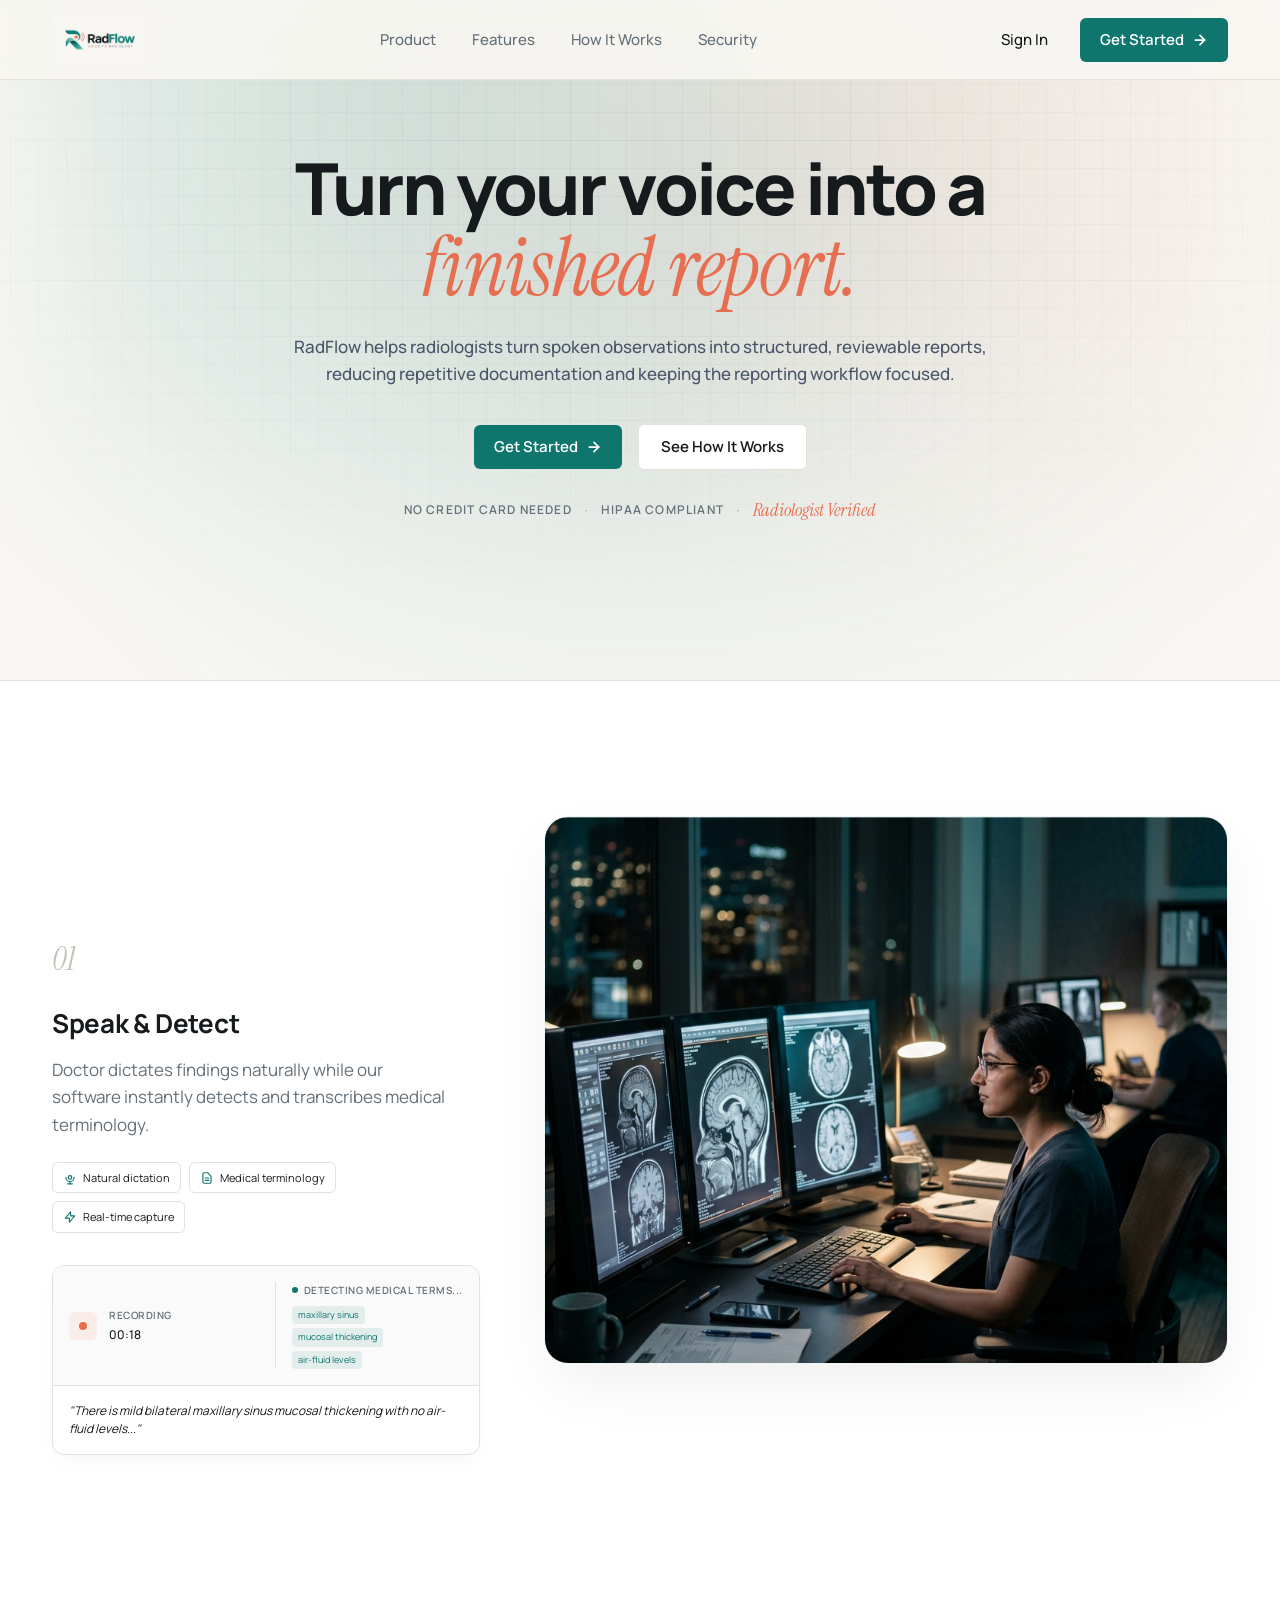
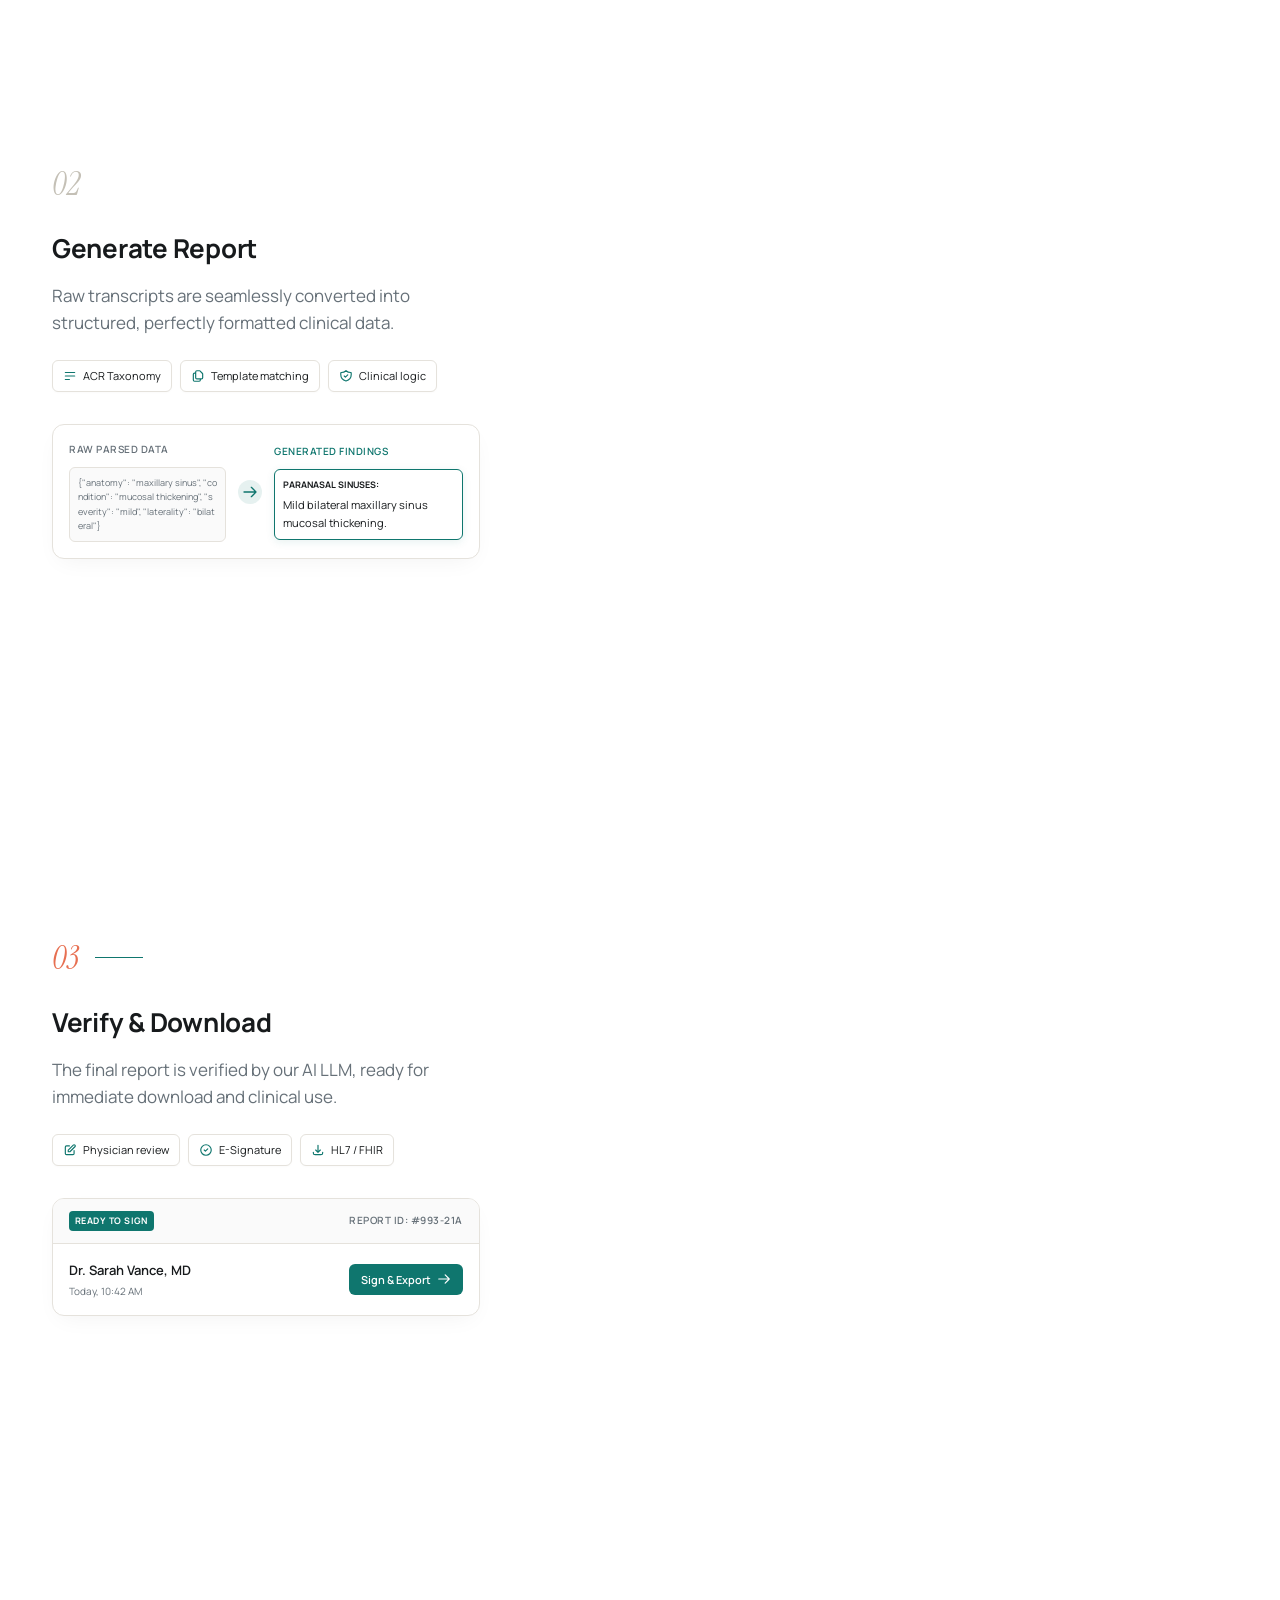
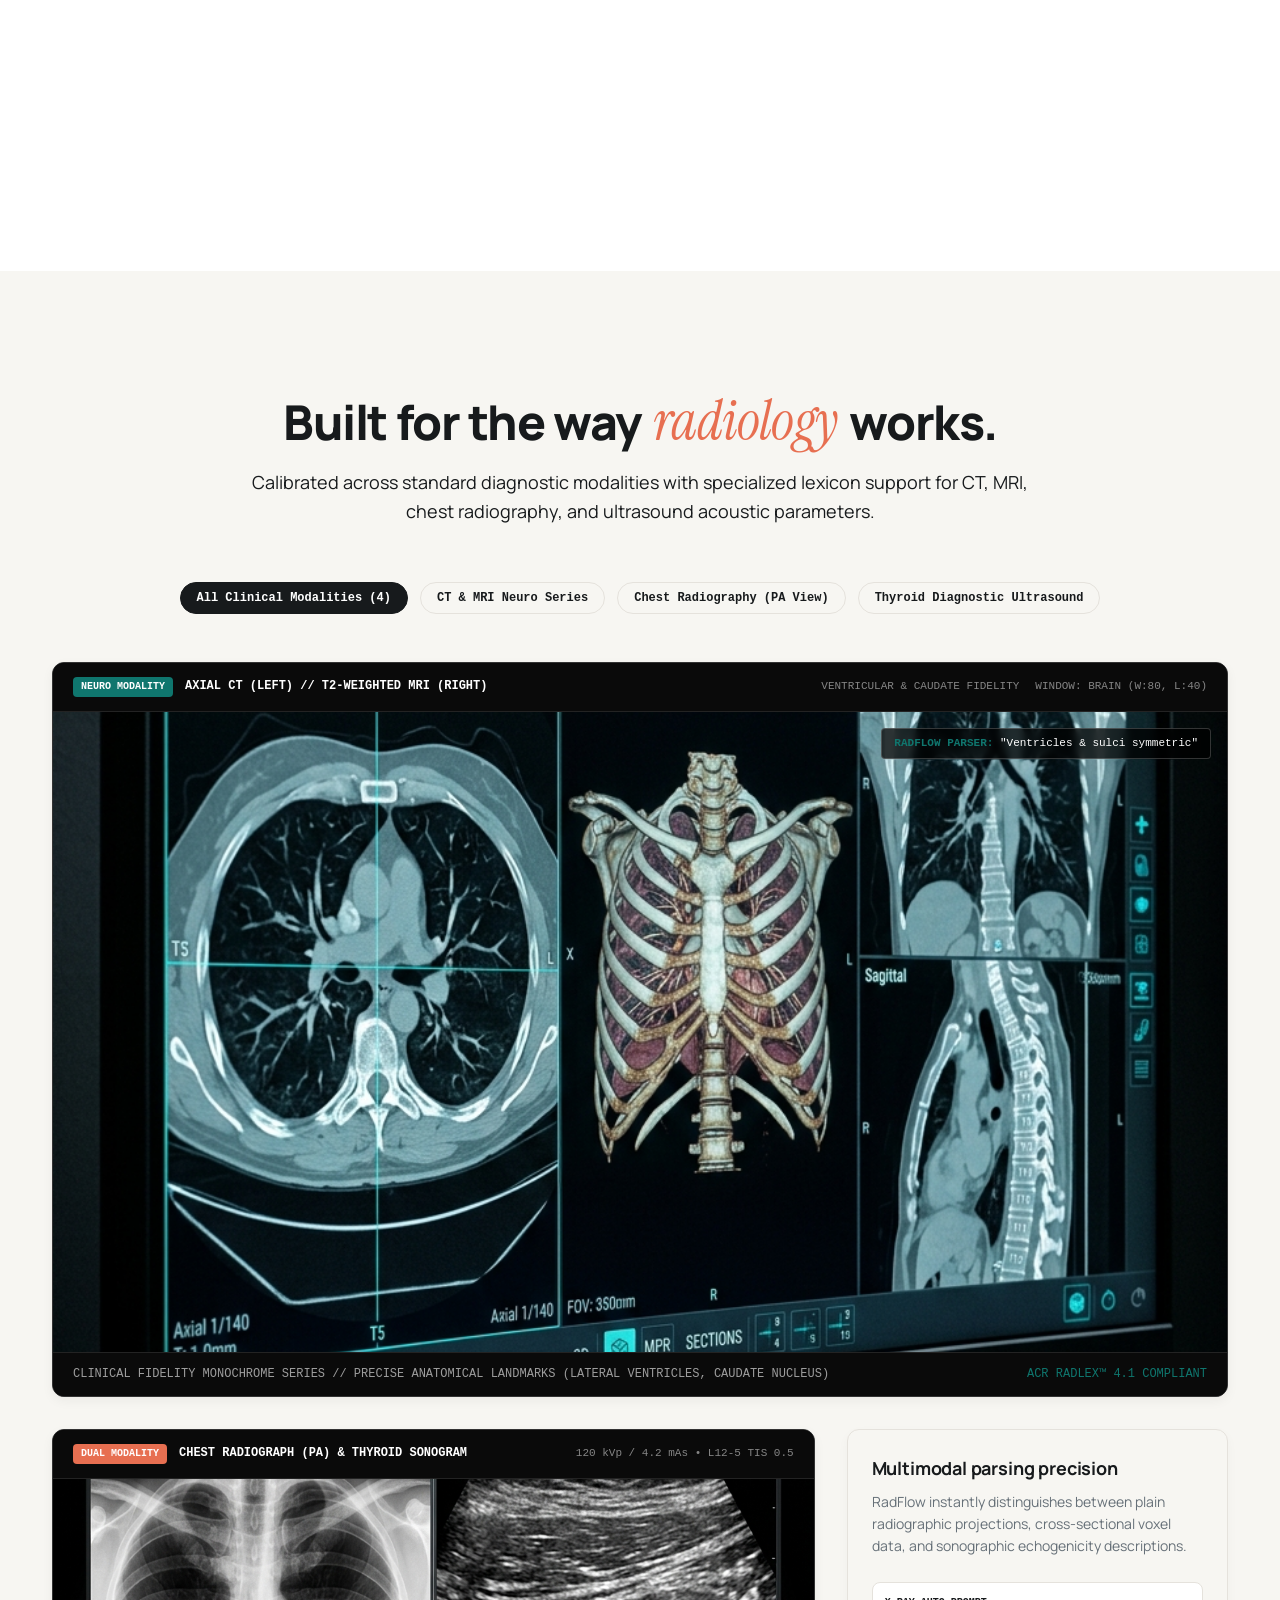
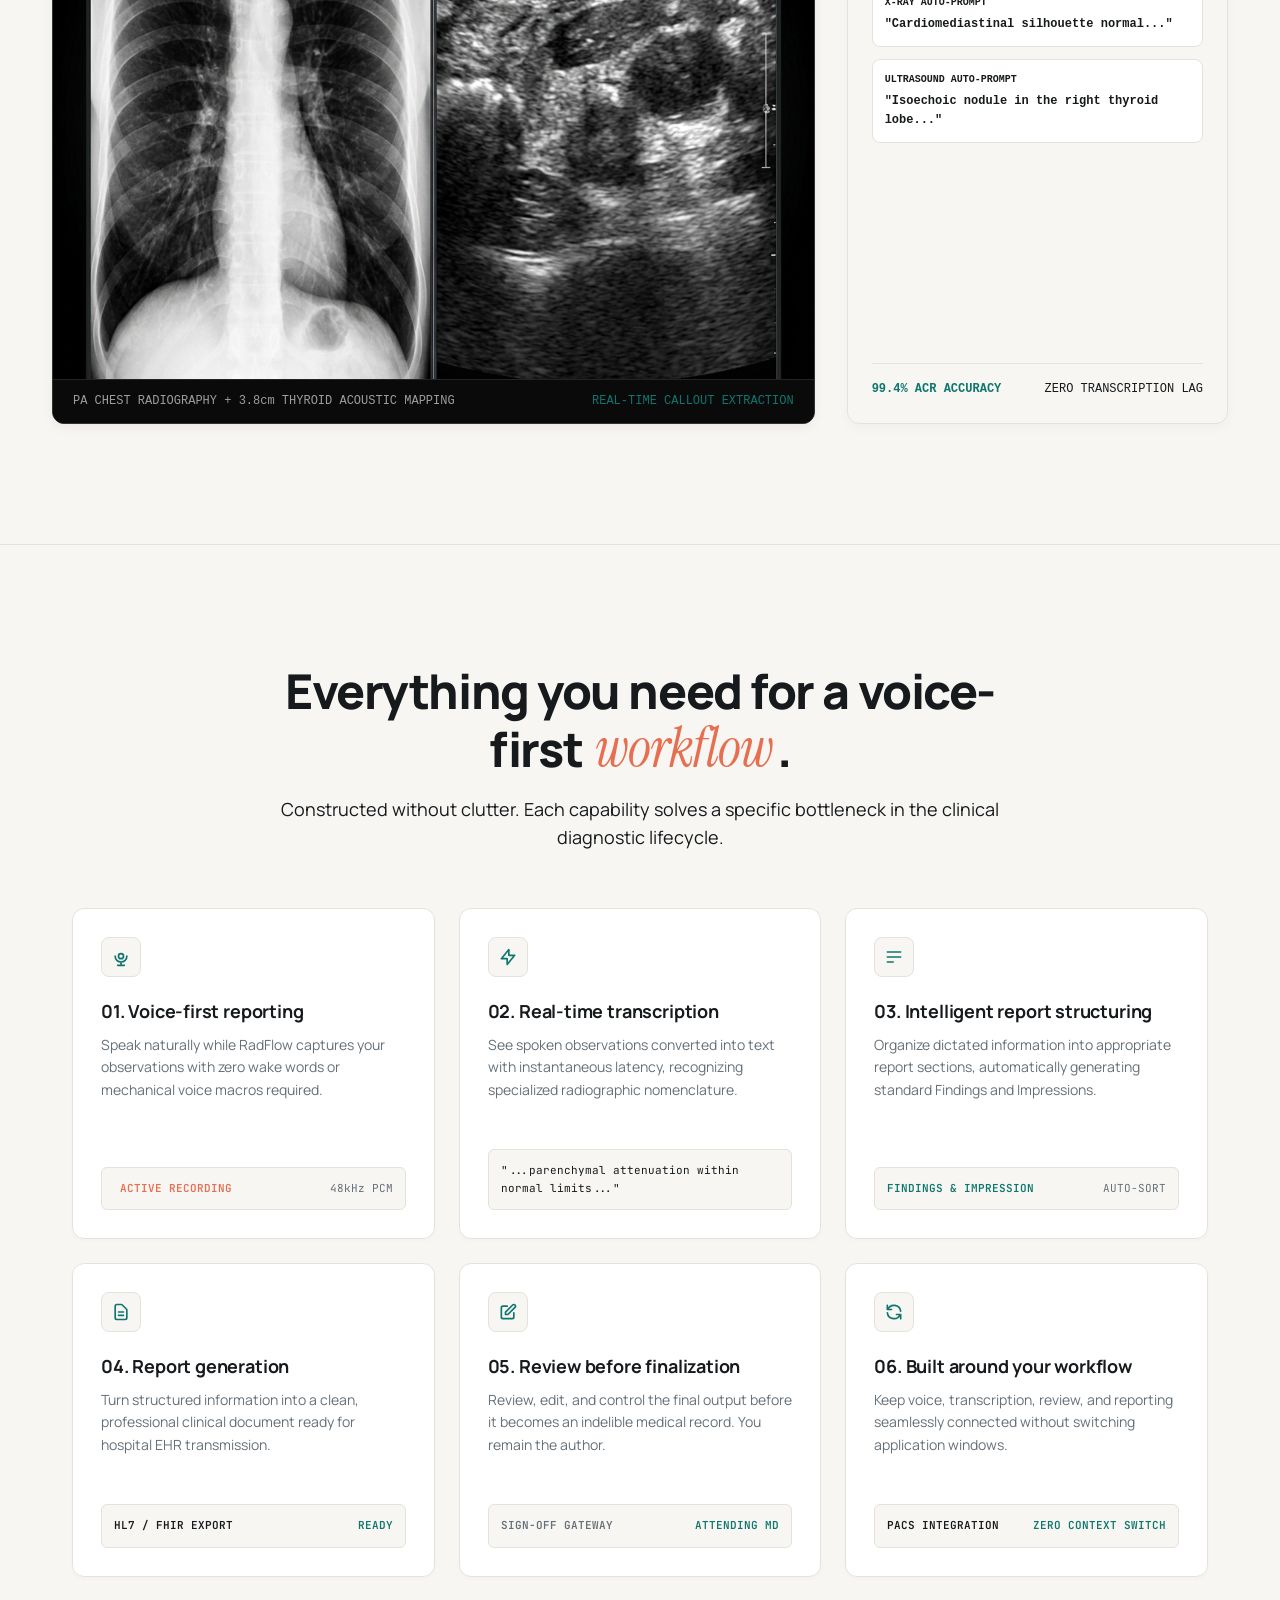
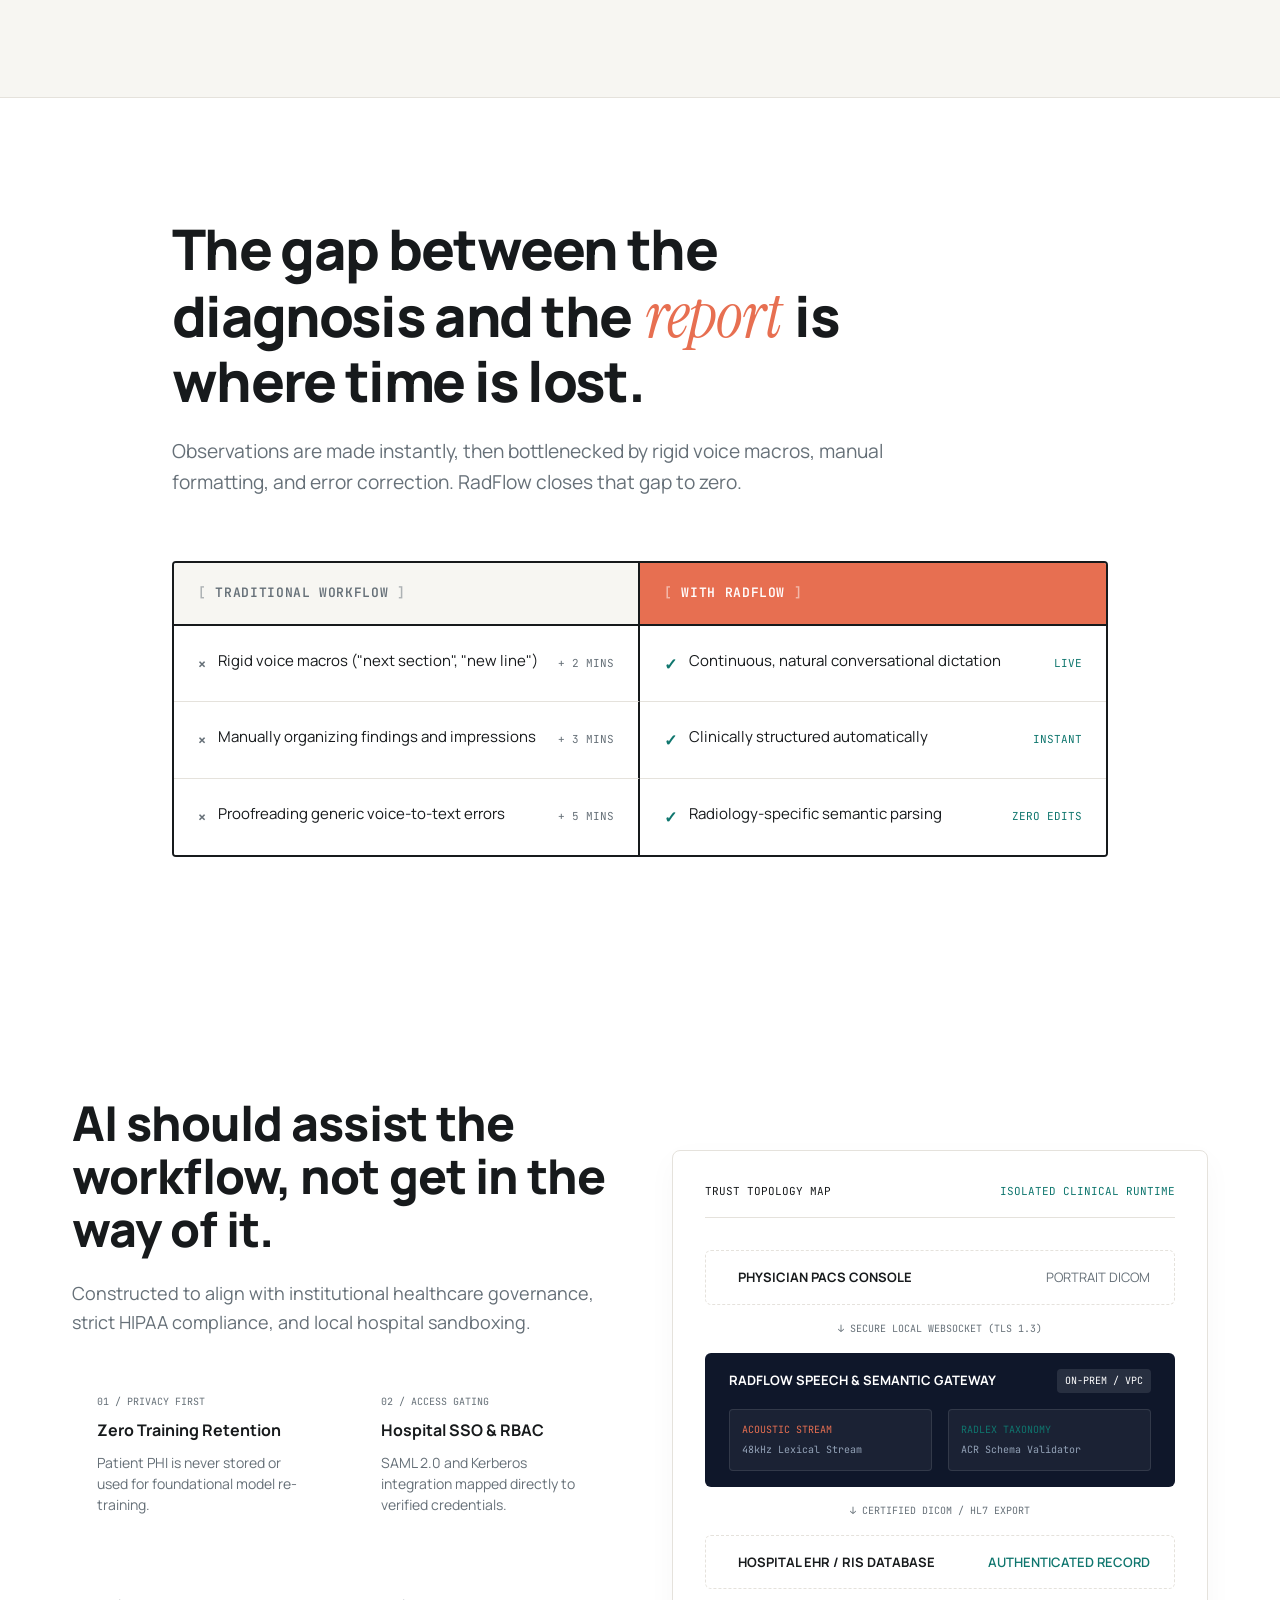
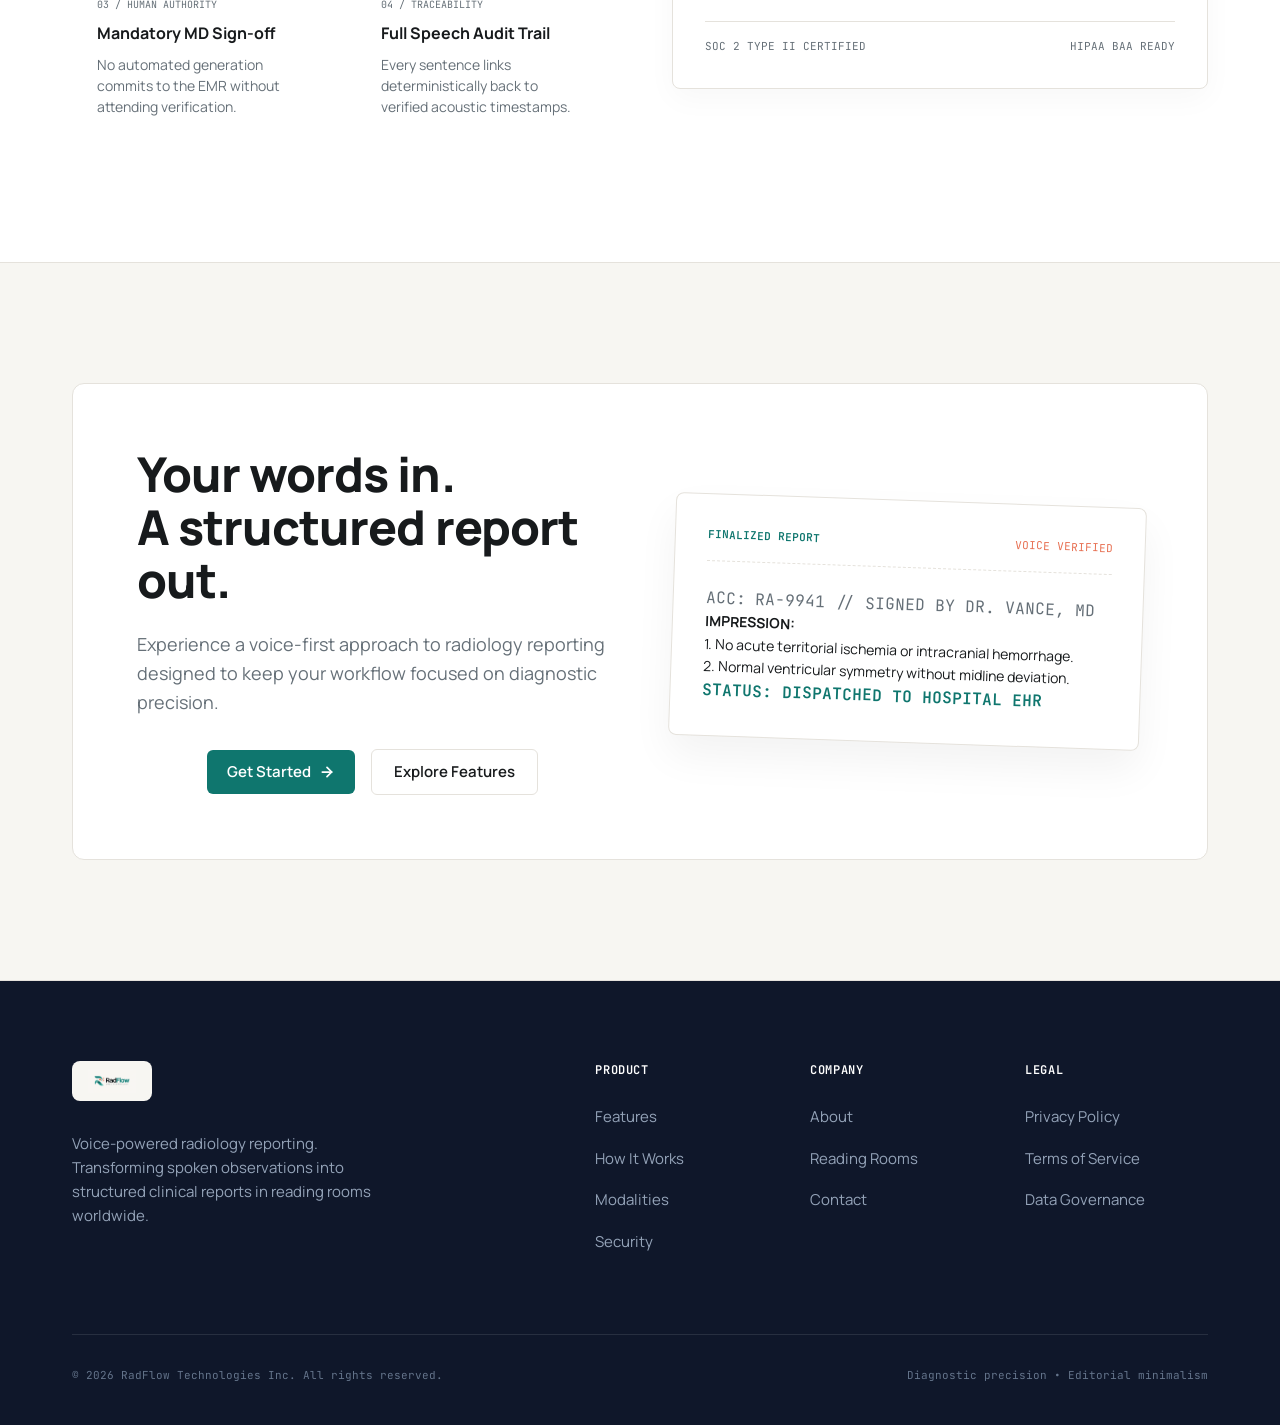
==== index.html @ a7391bf3 "Initial commit of Radflow project" ====
<!DOCTYPE html>
<html lang="en">
<head>
  <meta charset="UTF-8">
  <meta name="viewport" content="width=device-width, initial-scale=1.0">
  <title>RadFlow — Voice-Powered Radiology Reporting</title>
  <meta name="description" content="RadFlow helps radiologists turn spoken observations into structured, reviewable reports, reducing repetitive documentation and keeping the reporting workflow focused.">
  
  <!-- Typography: Manrope, IBM Plex Sans, Instrument Serif & JetBrains Mono -->
  <link rel="preconnect" href="https://fonts.googleapis.com">
  <link rel="preconnect" href="https://fonts.gstatic.com" crossorigin>
  <link href="https://fonts.googleapis.com/css2?family=IBM+Plex+Sans:wght@400;500;600;700&family=Instrument+Serif:ital@0;1&family=JetBrains+Mono:wght@400;500;600;700&family=Manrope:wght@400;500;600;700;800&display=swap" rel="stylesheet">
  
  <link rel="stylesheet" href="styles.css">
</head>
<body>

  <!-- ========================================================================
       04. NAVIGATION BAR
       ======================================================================== -->
  <header class="site-nav" id="mainNav">
    <div class="nav-container">
      <a href="#hero" class="nav-brand" aria-label="RadFlow Home">
        <img src="assets/logo.png" alt="RadFlow — Voice to Radiology" class="nav-logo-img">
      </a>

      <nav aria-label="Main Navigation">
        <ul class="nav-links">
          <li><a href="#product" class="nav-link">Product</a></li>
          <li><a href="#features" class="nav-link">Features</a></li>
          <li><a href="#how-it-works" class="nav-link">How It Works</a></li>
          <li><a href="#security" class="nav-link">Security</a></li>
        </ul>
      </nav>

      <div class="nav-actions">
        <a href="signin.html" class="btn-link">Sign In</a>
        <a href="signup.html" class="btn-primary">
          <span>Get Started</span>
          <svg class="arrow-icon" width="16" height="16" viewBox="0 0 16 16" fill="none" xmlns="http://www.w3.org/2000/svg">
            <path d="M3.33334 8H12.6667" stroke="currentColor" stroke-width="1.75" stroke-linecap="round" stroke-linejoin="round"/>
            <path d="M8 3.33334L12.6667 8L8 12.6667" stroke="currentColor" stroke-width="1.75" stroke-linecap="round" stroke-linejoin="round"/>
          </svg>
        </a>
      </div>
    </div>
  </header>

  <main>
    <!-- ========================================================================
         05. HERO SECTION
         ======================================================================== -->
    <section class="hero-section" id="hero">
      <!-- Medical Precision Grid & Ambient Spotlight Background Layers -->
      <div class="hero-bg-spotlight" aria-hidden="true"></div>
      <div class="hero-bg-grid" aria-hidden="true"></div>

      <div class="hero-container">
        
        <!-- Hero Editorial Content -->
        <div class="hero-header">
          <h1 class="hero-headline" aria-label="Turn your voice into a finished report.">
            <span class="word-mask" aria-hidden="true"><span class="word">Turn</span></span>
            <span class="word-mask" aria-hidden="true"><span class="word">your</span></span>
            <span class="word-mask" aria-hidden="true"><span class="word">voice</span></span>
            <span class="word-mask" aria-hidden="true"><span class="word">into</span></span>
            <span class="word-mask" aria-hidden="true"><span class="word">a</span></span>
            <span class="word-mask accent-mask" aria-hidden="true"><span class="word headline-accent glow-reveal">finished report.</span></span>
          </h1>

          <p class="hero-copy">
            RadFlow helps radiologists turn spoken observations into structured, reviewable reports, reducing repetitive documentation and keeping the reporting workflow focused.
          </p>

          <div class="hero-cta-group">
            <a href="signup.html" class="btn-primary">
              <span>Get Started</span>
              <svg class="arrow-icon" width="16" height="16" viewBox="0 0 16 16" fill="none" xmlns="http://www.w3.org/2000/svg">
                <path d="M3.33334 8H12.6667" stroke="currentColor" stroke-width="1.75" stroke-linecap="round" stroke-linejoin="round"/>
                <path d="M8 3.33334L12.6667 8L8 12.6667" stroke="currentColor" stroke-width="1.75" stroke-linecap="round" stroke-linejoin="round"/>
              </svg>
            </a>

            <a href="#how-it-works" class="btn-secondary">
              <span>See How It Works</span>
            </a>
          </div>

          <!-- Micro-Trust Line (Inspired by Reference) -->
          <div class="hero-trust-badges">
            <span>NO CREDIT CARD NEEDED</span>
            <span class="trust-bullet">·</span>
            <span>HIPAA COMPLIANT</span>
            <span class="trust-bullet">·</span>
            <span class="trust-highlight">Radiologist Verified</span>
          </div>
        </div>
      </div>
    </section>

    <!-- ====================================================================
         06. THE RADFLOW PROCESS (SCROLLYTELLING)
         ==================================================================== -->
    <section class="process-section" id="how-it-works">
      <div class="process-container">
        
        <div class="process-showcase">
          <div class="process-text-column">
            <!-- massive padding top/bottom to allow scrolling -->
            <div class="process-step" data-step="0">
              <div class="step-indicator">
                <span class="step-num">01</span>
                <span class="step-line"></span>
              </div>
              <div class="step-content">

                <h3 class="step-title">Speak & Detect</h3>
                <p class="step-desc">Doctor dictates findings naturally while our software instantly detects and transcribes medical terminology.</p>
                
                <div class="step-features">
                  <span class="feature-chip">
                    <svg class="w-3.5 h-3.5 text-teal" fill="none" stroke="currentColor" viewBox="0 0 24 24"><path stroke-linecap="round" stroke-linejoin="round" stroke-width="2" d="M19 11a7 7 0 01-7 7m0 0a7 7 0 01-7-7m7 7v4m0 0H8m4 0h4m-4-8a3 3 0 100-6 3 3 0 000 6z"></path></svg>
                    Natural dictation
                  </span>
                  <span class="feature-chip">
                    <svg class="w-3.5 h-3.5 text-teal" fill="none" stroke="currentColor" viewBox="0 0 24 24"><path stroke-linecap="round" stroke-linejoin="round" stroke-width="2" d="M9 12h6m-6 4h6m2 5H7a2 2 0 01-2-2V5a2 2 0 012-2h5.586a1 1 0 01.707.293l5.414 5.414a1 1 0 01.293.707V19a2 2 0 01-2 2z"></path></svg>
                    Medical terminology
                  </span>
                  <span class="feature-chip">
                    <svg class="w-3.5 h-3.5 text-teal" fill="none" stroke="currentColor" viewBox="0 0 24 24"><path stroke-linecap="round" stroke-linejoin="round" stroke-width="2" d="M13 10V3L4 14h7v7l9-11h-7z"></path></svg>
                    Real-time capture
                  </span>
                </div>

                <div class="step-ui-card">
                  <div class="ui-card-top">
                    <div class="ui-recording">
                      <div class="ui-rec-icon"><div class="rec-dot rec-pulse"></div></div>
                      <div class="ui-rec-text">
                        <span class="ui-label">Recording</span>
                        <span class="ui-time">00:18</span>
                      </div>
                    </div>
                    <div class="ui-waveform">
                      <span class="w-1 bg-coral rounded-full animate-wave-1"></span>
                      <span class="w-1 bg-coral rounded-full animate-wave-2"></span>
                      <span class="w-1 bg-coral rounded-full animate-wave-3"></span>
                      <span class="w-1 bg-coral rounded-full animate-wave-4"></span>
                      <span class="w-1 bg-coral rounded-full animate-wave-5"></span>
                      <span class="w-1 bg-coral rounded-full animate-wave-6"></span>
                      <span class="w-1 bg-coral rounded-full animate-wave-7"></span>
                    </div>
                    <div class="ui-detecting">
                      <span class="ui-label flex items-center gap-1.5"><span class="w-1.5 h-1.5 rounded-full bg-teal animate-pulse"></span> Detecting medical terms...</span>
                      <div class="ui-term-pills">
                        <span class="ui-term-pill">maxillary sinus</span>
                        <span class="ui-term-pill">mucosal thickening</span>
                        <span class="ui-term-pill">air-fluid levels</span>
                      </div>
                    </div>
                  </div>
                  <div class="ui-card-bottom">
                    <p class="ui-transcript">"There is mild bilateral maxillary sinus mucosal thickening with no air-fluid levels..."</p>
                  </div>
                </div>
              </div>
            </div>
            
            <div class="process-step" data-step="1">
              <div class="step-indicator">
                <span class="step-num">02</span>
                <span class="step-line"></span>
              </div>
              <div class="step-content">

                <h3 class="step-title">Generate Report</h3>
                <p class="step-desc">Raw transcripts are seamlessly converted into structured, perfectly formatted clinical data.</p>
                
                <div class="step-features">
                  <span class="feature-chip">
                    <svg class="w-3.5 h-3.5 text-teal" fill="none" stroke="currentColor" viewBox="0 0 24 24"><path stroke-linecap="round" stroke-linejoin="round" stroke-width="2" d="M4 6h16M4 12h16M4 18h7"></path></svg>
                    ACR Taxonomy
                  </span>
                  <span class="feature-chip">
                    <svg class="w-3.5 h-3.5 text-teal" fill="none" stroke="currentColor" viewBox="0 0 24 24"><path stroke-linecap="round" stroke-linejoin="round" stroke-width="2" d="M8 7v8a2 2 0 002 2h6M8 7V5a2 2 0 012-2h4.586a1 1 0 01.707.293l4.414 4.414a1 1 0 01.293.707V15a2 2 0 01-2 2h-2M8 7H6a2 2 0 00-2 2v10a2 2 0 002 2h8a2 2 0 002-2v-2"></path></svg>
                    Template matching
                  </span>
                  <span class="feature-chip">
                    <svg class="w-3.5 h-3.5 text-teal" fill="none" stroke="currentColor" viewBox="0 0 24 24"><path stroke-linecap="round" stroke-linejoin="round" stroke-width="2" d="M9 12l2 2 4-4m5.618-4.016A11.955 11.955 0 0112 2.944a11.955 11.955 0 01-8.618 3.04A12.02 12.02 0 003 9c0 5.591 3.824 10.29 9 11.622 5.176-1.332 9-6.03 9-11.622 0-1.042-.133-2.052-.382-3.016z"></path></svg>
                    Clinical logic
                  </span>
                </div>

                <div class="step-ui-card">
                  <div class="ui-card-split">
                    <div class="ui-split-left">
                      <span class="ui-label">RAW PARSED DATA</span>
                      <p class="ui-raw-text">{"anatomy": "maxillary sinus", "condition": "mucosal thickening", "severity": "mild", "laterality": "bilateral"}</p>
                    </div>
                    <div class="ui-split-arrow">
                      <svg class="w-4 h-4 text-teal" fill="none" stroke="currentColor" viewBox="0 0 24 24"><path stroke-linecap="round" stroke-linejoin="round" stroke-width="2" d="M14 5l7 7m0 0l-7 7m7-7H3"></path></svg>
                    </div>
                    <div class="ui-split-right">
                      <span class="ui-label text-teal">GENERATED FINDINGS</span>
                      <div class="ui-structured-box">
                        <span class="ui-section-title">PARANASAL SINUSES:</span>
                        <p class="ui-section-content">Mild bilateral maxillary sinus mucosal thickening.</p>
                      </div>
                    </div>
                  </div>
                </div>

              </div>
            </div>
            
            <div class="process-step" data-step="2">
              <div class="step-indicator">
                <span class="step-num">03</span>
                <span class="step-line"></span>
              </div>
              <div class="step-content">

                <h3 class="step-title">Verify & Download</h3>
                <p class="step-desc">The final report is verified by our AI LLM, ready for immediate download and clinical use.</p>

                <div class="step-features">
                  <span class="feature-chip">
                    <svg class="w-3.5 h-3.5 text-teal" fill="none" stroke="currentColor" viewBox="0 0 24 24"><path stroke-linecap="round" stroke-linejoin="round" stroke-width="2" d="M11 5H6a2 2 0 00-2 2v11a2 2 0 002 2h11a2 2 0 002-2v-5m-1.414-9.414a2 2 0 112.828 2.828L11.828 15H9v-2.828l8.586-8.586z"></path></svg>
                    Physician review
                  </span>
                  <span class="feature-chip">
                    <svg class="w-3.5 h-3.5 text-teal" fill="none" stroke="currentColor" viewBox="0 0 24 24"><path stroke-linecap="round" stroke-linejoin="round" stroke-width="2" d="M9 12l2 2 4-4m6 2a9 9 0 11-18 0 9 9 0 0118 0z"></path></svg>
                    E-Signature
                  </span>
                  <span class="feature-chip">
                    <svg class="w-3.5 h-3.5 text-teal" fill="none" stroke="currentColor" viewBox="0 0 24 24"><path stroke-linecap="round" stroke-linejoin="round" stroke-width="2" d="M4 16v1a3 3 0 003 3h10a3 3 0 003-3v-1m-4-4l-4 4m0 0l-4-4m4 4V4"></path></svg>
                    HL7 / FHIR
                  </span>
                </div>

                <div class="step-ui-card">
                  <div class="ui-card-header">
                    <div class="ui-badge bg-teal text-white">READY TO SIGN</div>
                    <span class="ui-label">Report ID: #993-21A</span>
                  </div>
                  <div class="ui-card-body flex justify-between items-center">
                    <div>
                      <h4 class="ui-physician">Dr. Sarah Vance, MD</h4>
                      <p class="ui-timestamp">Today, 10:42 AM</p>
                    </div>
                    <button class="ui-sign-btn">
                      Sign & Export
                      <svg class="w-3.5 h-3.5" fill="none" stroke="currentColor" viewBox="0 0 24 24"><path stroke-linecap="round" stroke-linejoin="round" stroke-width="2" d="M14 5l7 7m0 0l-7 7m7-7H3"></path></svg>
                    </button>
                  </div>
                </div>

              </div>
            </div>
          </div>
          <div class="process-image-column">
            <div class="process-img-track" id="processImgTrack">
              <div class="process-img-wrapper" data-step="0">
                <img src="assets/clinical_voice_dictation.jpg" alt="Step 1: Speak & Detect">
              </div>
              <div class="process-img-wrapper" data-step="1">
                <img src="assets/process_step2_generate.jpg" alt="Step 2: Generate Report">
              </div>
              <div class="process-img-wrapper" data-step="2">
                <img src="assets/radiologist_reading_pacs.jpg" alt="Step 3: Verify & Download">
              </div>
            </div>
          </div>
        </div>

      </div>
    </section>

    <!-- ========================================================================
         06. CLINICAL MODALITIES SECTION
         ======================================================================== -->
    <section class="modality-section" id="modalities">
      <div class="modality-container">
        
        <div class="modality-header text-center scroll-animate">
          <h2 class="modality-title">Built for the way <span class="headline-accent">radiology</span> works.</h2>
          <p class="modality-desc">Calibrated across standard diagnostic modalities with specialized lexicon support for CT, MRI, chest radiography, and ultrasound acoustic parameters.</p>
        </div>

        <div class="modality-pills-wrapper">
          <button class="modality-pill active" id="pill-all" onclick="filterModality('all')">All Clinical Modalities (4)</button>
          <button class="modality-pill" id="pill-ctmri" onclick="filterModality('ctmri')">CT & MRI Neuro Series</button>
          <button class="modality-pill" id="pill-xray" onclick="filterModality('xray')">Chest Radiography (PA View)</button>
          <button class="modality-pill" id="pill-us" onclick="filterModality('us')">Thyroid Diagnostic Ultrasound</button>
        </div>

        <div class="modality-showcase-container">
          
          <!-- CT & MRI Brain Scan -->
          <div class="modality-card dark-card" id="showcase-ctmri">
            <div class="dark-card-header">
              <div class="dark-card-title-group">
                <span class="badge-teal">NEURO MODALITY</span>
                <span class="dark-card-title">AXIAL CT (LEFT) // T2-WEIGHTED MRI (RIGHT)</span>
              </div>
              <div class="dark-card-meta">
                <span>VENTRICULAR & CAUDATE FIDELITY</span>
                <span>WINDOW: BRAIN (W:80, L:40)</span>
              </div>
            </div>
            
            <div class="dark-card-image-wrapper">
              <img src="assets/thoracic_ct_reconstruction.jpg" alt="Axial CT and MRI brain scan slices" class="modality-image">
              <div class="dark-card-hud hidden-mobile">
                <span class="text-teal font-semibold">RADFLOW PARSER:</span> "Ventricles & sulci symmetric"
              </div>
            </div>
            
            <div class="dark-card-footer">
              <span>CLINICAL FIDELITY MONOCHROME SERIES // PRECISE ANATOMICAL LANDMARKS (LATERAL VENTRICLES, CAUDATE NUCLEUS)</span>
              <span class="text-teal text-right">ACR RADLEX™ 4.1 COMPLIANT</span>
            </div>
          </div>

          <!-- Chest X-Ray & Ultrasound Split -->
          <div class="modality-split-grid" id="showcase-xray-us">
            
            <div class="modality-card dark-card">
              <div class="dark-card-header">
                <div class="dark-card-title-group">
                  <span class="badge-coral">DUAL MODALITY</span>
                  <span class="dark-card-title">CHEST RADIOGRAPH (PA) & THYROID SONOGRAM</span>
                </div>
                <span class="dark-card-meta hidden-mobile">120 kVp / 4.2 mAs • L12-5 TIS 0.5</span>
              </div>
              
              <div class="dark-card-image-wrapper">
                <img src="assets/showcase_xray_us.jpg" alt="Chest X-ray radiograph and thyroid ultrasound" class="modality-image">
              </div>
              
              <div class="dark-card-footer">
                <span>PA CHEST RADIOGRAPHY + 3.8cm THYROID ACOUSTIC MAPPING</span>
                <span class="text-teal text-right">REAL-TIME CALLOUT EXTRACTION</span>
              </div>
            </div>

            <div class="modality-feature-card">
              <div class="modality-feature-top">

                <h3 class="feature-title">Multimodal parsing precision</h3>
                <p class="feature-desc">RadFlow instantly distinguishes between plain radiographic projections, cross-sectional voxel data, and sonographic echogenicity descriptions.</p>
                
                <div class="feature-prompts">
                  <div class="feature-prompt-box">
                    <span class="prompt-label">X-RAY AUTO-PROMPT</span>
                    <span class="prompt-text">"Cardiomediastinal silhouette normal..."</span>
                  </div>
                  <div class="feature-prompt-box">
                    <span class="prompt-label">ULTRASOUND AUTO-PROMPT</span>
                    <span class="prompt-text">"Isoechoic nodule in the right thyroid lobe..."</span>
                  </div>
                </div>
              </div>
              
              <div class="modality-feature-bottom">
                <span class="text-teal font-semibold">99.4% ACR ACCURACY</span>
                <span>ZERO TRANSCRIPTION LAG</span>
              </div>
            </div>

          </div>

        </div>
      </div>
    </section>
    <!-- ====================================================================
         08. CAPABILITIES GRID
         ==================================================================== -->
    <section class="features-section" id="capabilities">
      <div class="features-container">
        
        <div class="modality-header text-center scroll-animate">

          <h2 class="modality-title">Everything you need for a voice-first <span class="headline-accent">workflow</span>.</h2>
          <p class="modality-desc">Constructed without clutter. Each capability solves a specific bottleneck in the clinical diagnostic lifecycle.</p>
        </div>

        <div class="features-grid scroll-animate">
          
          <!-- FEATURE 01 -->
          <div class="feature-card">
            <div class="feature-card-content">
              <div class="feature-icon">
                <svg width="20" height="20" fill="none" stroke="currentColor" viewBox="0 0 24 24">
                  <path d="M19 11a7 7 0 01-7 7m0 0a7 7 0 01-7-7m7 7v4m0 0H8m4 0h4m-4-8a3 3 0 100-6 3 3 0 000 6z" stroke-linecap="round" stroke-linejoin="round" stroke-width="2"></path>
                </svg>
              </div>
              <h3 class="feature-title">01. Voice-first reporting</h3>
              <p class="feature-desc">Speak naturally while RadFlow captures your observations with zero wake words or mechanical voice macros required.</p>
            </div>
            <div class="feature-meta">
              <span class="feature-meta-label coral"><span class="status-dot dot-coral"></span>ACTIVE RECORDING</span>
              <span class="feature-meta-value">48kHz PCM</span>
            </div>
          </div>

          <!-- FEATURE 02 -->
          <div class="feature-card">
            <div class="feature-card-content">
              <div class="feature-icon">
                <svg width="20" height="20" fill="none" stroke="currentColor" viewBox="0 0 24 24">
                  <path d="M13 10V3L4 14h7v7l9-11h-7z" stroke-linecap="round" stroke-linejoin="round" stroke-width="2"></path>
                </svg>
              </div>
              <h3 class="feature-title">02. Real-time transcription</h3>
              <p class="feature-desc">See spoken observations converted into text with instantaneous latency, recognizing specialized radiographic nomenclature.</p>
            </div>
            <div class="feature-meta">
              <span class="feature-meta-value font-mono">"...parenchymal attenuation within normal limits..."</span>
            </div>
          </div>

          <!-- FEATURE 03 -->
          <div class="feature-card">
            <div class="feature-card-content">
              <div class="feature-icon">
                <svg width="20" height="20" fill="none" stroke="currentColor" viewBox="0 0 24 24">
                  <path d="M4 6h16M4 12h16M4 18h7" stroke-linecap="round" stroke-linejoin="round" stroke-width="2"></path>
                </svg>
              </div>
              <h3 class="feature-title">03. Intelligent report structuring</h3>
              <p class="feature-desc">Organize dictated information into appropriate report sections, automatically generating standard Findings and Impressions.</p>
            </div>
            <div class="feature-meta">
              <span class="feature-meta-label teal">FINDINGS &amp; IMPRESSION</span>
              <span class="feature-meta-value">AUTO-SORT</span>
            </div>
          </div>

          <!-- FEATURE 04 -->
          <div class="feature-card">
            <div class="feature-card-content">
              <div class="feature-icon">
                <svg width="20" height="20" fill="none" stroke="currentColor" viewBox="0 0 24 24">
                  <path d="M9 12h6m-6 4h6m2 5H7a2 2 0 01-2-2V5a2 2 0 012-2h5.586a1 1 0 01.707.293l5.414 5.414a1 1 0 01.293.707V19a2 2 0 01-2 2z" stroke-linecap="round" stroke-linejoin="round" stroke-width="2"></path>
                </svg>
              </div>
              <h3 class="feature-title">04. Report generation</h3>
              <p class="feature-desc">Turn structured information into a clean, professional clinical document ready for hospital EHR transmission.</p>
            </div>
            <div class="feature-meta">
              <span class="feature-meta-label charcoal">HL7 / FHIR EXPORT</span>
              <span class="feature-meta-value teal">READY</span>
            </div>
          </div>

          <!-- FEATURE 05 -->
          <div class="feature-card">
            <div class="feature-card-content">
              <div class="feature-icon">
                <svg width="20" height="20" fill="none" stroke="currentColor" viewBox="0 0 24 24">
                  <path d="M11 5H6a2 2 0 00-2 2v11a2 2 0 002 2h11a2 2 0 002-2v-5m-1.414-9.414a2 2 0 112.828 2.828L11.828 15H9v-2.828l8.586-8.586z" stroke-linecap="round" stroke-linejoin="round" stroke-width="2"></path>
                </svg>
              </div>
              <h3 class="feature-title">05. Review before finalization</h3>
              <p class="feature-desc">Review, edit, and control the final output before it becomes an indelible medical record. You remain the author.</p>
            </div>
            <div class="feature-meta">
              <span class="feature-meta-label muted">SIGN-OFF GATEWAY</span>
              <span class="feature-meta-value teal">ATTENDING MD</span>
            </div>
          </div>

          <!-- FEATURE 06 -->
          <div class="feature-card">
            <div class="feature-card-content">
              <div class="feature-icon">
                <svg width="20" height="20" fill="none" stroke="currentColor" viewBox="0 0 24 24">
                  <path d="M4 4v5h.582m15.356 2A8.001 8.001 0 004.582 9m0 0H9m11 11v-5h-.581m0 0a8.003 8.003 0 01-15.357-2m15.357 2H15" stroke-linecap="round" stroke-linejoin="round" stroke-width="2"></path>
                </svg>
              </div>
              <h3 class="feature-title">06. Built around your workflow</h3>
              <p class="feature-desc">Keep voice, transcription, review, and reporting seamlessly connected without switching application windows.</p>
            </div>
            <div class="feature-meta">
              <span class="feature-meta-label charcoal">PACS INTEGRATION</span>
              <span class="feature-meta-value teal">ZERO CONTEXT SWITCH</span>
            </div>
          </div>

        </div>
      </div>
    </section>

    <!-- ====================================================================
         09. COMPARISON TABLE SECTION
         ==================================================================== -->
    <section class="comparison-section" id="comparison">
      <div class="comparison-container">
        
        <div class="comparison-header scroll-animate">
          <h2 class="comparison-title">The gap between the diagnosis and the <span class="headline-accent">report</span> is where time is lost.</h2>
          <p class="comparison-desc">Observations are made instantly, then bottlenecked by rigid voice macros, manual formatting, and error correction. RadFlow closes that gap to zero.</p>
        </div>

        <div class="comparison-table-wrapper scroll-animate">
          <div class="comparison-grid">
            
            <!-- Table Header -->
            <div class="comp-col-header before-header">
              <span class="comp-mono-bracket">[</span> TRADITIONAL WORKFLOW <span class="comp-mono-bracket">]</span>
            </div>
            <div class="comp-col-header after-header">
              <span class="comp-mono-bracket">[</span> WITH RADFLOW <span class="comp-mono-bracket">]</span>
            </div>

            <!-- Row 1 -->
            <div class="comp-cell before-cell">
              <div class="comp-cell-content">
                <span class="comp-icon text-muted">×</span>
                <span class="comp-text">Rigid voice macros ("next section", "new line")</span>
              </div>
              <span class="comp-meta text-muted">+ 2 MINS</span>
            </div>
            <div class="comp-cell after-cell">
              <div class="comp-cell-content">
                <span class="comp-icon text-teal">✓</span>
                <span class="comp-text">Continuous, natural conversational dictation</span>
              </div>
              <span class="comp-meta text-teal">LIVE</span>
            </div>

            <!-- Row 2 -->
            <div class="comp-cell before-cell">
              <div class="comp-cell-content">
                <span class="comp-icon text-muted">×</span>
                <span class="comp-text">Manually organizing findings and impressions</span>
              </div>
              <span class="comp-meta text-muted">+ 3 MINS</span>
            </div>
            <div class="comp-cell after-cell">
              <div class="comp-cell-content">
                <span class="comp-icon text-teal">✓</span>
                <span class="comp-text">Clinically structured automatically</span>
              </div>
              <span class="comp-meta text-teal">INSTANT</span>
            </div>

            <!-- Row 3 -->
            <div class="comp-cell before-cell">
              <div class="comp-cell-content">
                <span class="comp-icon text-muted">×</span>
                <span class="comp-text">Proofreading generic voice-to-text errors</span>
              </div>
              <span class="comp-meta text-muted">+ 5 MINS</span>
            </div>
            <div class="comp-cell after-cell">
              <div class="comp-cell-content">
                <span class="comp-icon text-teal">✓</span>
                <span class="comp-text">Radiology-specific semantic parsing</span>
              </div>
              <span class="comp-meta text-teal">ZERO EDITS</span>
            </div>

          </div>
        </div>

      </div>
    </section>

    <!-- ====================================================================
         14. ARCHITECTURE & SECURITY
         ==================================================================== -->
    <section class="section-wrapper bg-surface" id="security">
      <div class="section-container">
        <div class="security-layout">
          <div class="security-text-col">


            <h2 class="section-title">AI should assist the workflow, not get in the way of it.</h2>
            <p class="section-desc mb-8">Constructed to align with institutional healthcare governance, strict HIPAA compliance, and local hospital sandboxing.</p>
            
            <div class="security-grid">
              <div class="sec-card">
                <span class="sec-meta">01 / PRIVACY FIRST</span>
                <h4 class="sec-title">Zero Training Retention</h4>
                <p class="sec-desc">Patient PHI is never stored or used for foundational model re-training.</p>
              </div>
              <div class="sec-card">
                <span class="sec-meta">02 / ACCESS GATING</span>
                <h4 class="sec-title">Hospital SSO & RBAC</h4>
                <p class="sec-desc">SAML 2.0 and Kerberos integration mapped directly to verified credentials.</p>
              </div>
              <div class="sec-card">
                <span class="sec-meta">03 / HUMAN AUTHORITY</span>
                <h4 class="sec-title">Mandatory MD Sign-off</h4>
                <p class="sec-desc">No automated generation commits to the EMR without attending verification.</p>
              </div>
              <div class="sec-card">
                <span class="sec-meta">04 / TRACEABILITY</span>
                <h4 class="sec-title">Full Speech Audit Trail</h4>
                <p class="sec-desc">Every sentence links deterministically back to verified acoustic timestamps.</p>
              </div>
            </div>
          </div>
          
          <div class="security-visual-col">
            <div class="topology-map">
              <div class="topo-header">
                <span class="topo-title">TRUST TOPOLOGY MAP</span>
                <span class="topo-meta text-teal">ISOLATED CLINICAL RUNTIME</span>
              </div>
              <div class="topo-body">
                <div class="topo-node outline">
                  <span class="font-bold flex items-center gap-2"><span class="status-dot dot-teal"></span> PHYSICIAN PACS CONSOLE</span>
                  <span class="text-muted">PORTRAIT DICOM</span>
                </div>
                <div class="topo-arrow">↓ SECURE LOCAL WEBSOCKET (TLS 1.3)</div>
                <div class="topo-node filled">
                  <div class="topo-node-top">
                    <span class="font-bold">RADFLOW SPEECH & SEMANTIC GATEWAY</span>
                    <span class="badge">ON-PREM / VPC</span>
                  </div>
                  <div class="topo-node-boxes">
                    <div class="topo-box">
                      <span class="text-coral">ACOUSTIC STREAM</span>
                      <span>48kHz Lexical Stream</span>
                    </div>
                    <div class="topo-box">
                      <span class="text-teal">RADLEX TAXONOMY</span>
                      <span>ACR Schema Validator</span>
                    </div>
                  </div>
                </div>
                <div class="topo-arrow">↓ CERTIFIED DICOM / HL7 EXPORT</div>
                <div class="topo-node outline">
                  <span class="font-bold flex items-center gap-2"><span class="status-dot dot-teal"></span> HOSPITAL EHR / RIS DATABASE</span>
                  <span class="text-teal font-semibold">AUTHENTICATED RECORD</span>
                </div>
              </div>
              <div class="topo-footer">
                <span>SOC 2 TYPE II CERTIFIED</span>
                <span>HIPAA BAA READY</span>
              </div>
            </div>
          </div>
        </div>
      </div>
    </section>

    <!-- ====================================================================
         15. FINAL CTA
         ==================================================================== -->
    <section class="section-wrapper bg-ivory" id="get-started">
      <div class="section-container">
        <div class="cta-layout">
          <div class="cta-text">


            <h2 class="section-title">Your words in.<br>A structured report out.</h2>
            <p class="section-desc mb-8">Experience a voice-first approach to radiology reporting designed to keep your workflow focused on diagnostic precision.</p>
            <div class="hero-cta-group">
              <a href="signup.html" class="btn-primary">
                <span>Get Started</span>
                <svg class="arrow-icon" width="16" height="16" viewBox="0 0 16 16" fill="none" xmlns="http://www.w3.org/2000/svg">
                  <path d="M3.33334 8H12.6667" stroke="currentColor" stroke-width="1.75" stroke-linecap="round" stroke-linejoin="round"/>
                  <path d="M8 3.33334L12.6667 8L8 12.6667" stroke="currentColor" stroke-width="1.75" stroke-linecap="round" stroke-linejoin="round"/>
                </svg>
              </a>
              <a href="#features" class="btn-secondary">
                <span>Explore Features</span>
              </a>
            </div>
          </div>
          <div class="cta-visual">
            <div class="cta-report-card">
              <div class="cta-report-header">
                <span class="text-teal font-semibold">FINALIZED REPORT</span>
                <span class="text-coral flex items-center gap-1"><span class="status-dot dot-coral"></span> VOICE VERIFIED</span>
              </div>
              <div class="cta-report-body">
                <span class="text-muted text-[10px] font-mono block mb-2">ACC: RA-9941 // SIGNED BY DR. VANCE, MD</span>
                <p class="font-bold mb-1 text-sm">IMPRESSION:</p>
                <p class="text-sm mb-1">1. No acute territorial ischemia or intracranial hemorrhage.</p>
                <p class="text-sm mb-3">2. Normal ventricular symmetry without midline deviation.</p>
                <span class="text-teal text-[11px] font-mono font-semibold">STATUS: DISPATCHED TO HOSPITAL EHR</span>
              </div>
            </div>
          </div>
        </div>
      </div>
    </section>

  </main>

  <!-- ========================================================================
       FOOTER
       ======================================================================== -->
  <footer class="site-footer">
    <div class="section-container">
      <div class="footer-top">
        <div class="footer-brand">
          <img src="assets/logo.png" alt="RadFlow" class="footer-logo">
          <p class="footer-desc">Voice-powered radiology reporting. Transforming spoken observations into structured clinical reports in reading rooms worldwide.</p>
        </div>
        <div class="footer-links-wrapper">
          <div class="footer-col">
            <h5 class="footer-heading">Product</h5>
            <ul class="footer-nav">
              <li><a href="#features">Features</a></li>
              <li><a href="#how-it-works">How It Works</a></li>
              <li><a href="#modalities">Modalities</a></li>
              <li><a href="#security">Security</a></li>
            </ul>
          </div>
          <div class="footer-col">
            <h5 class="footer-heading">Company</h5>
            <ul class="footer-nav">
              <li><a href="#">About</a></li>
              <li><a href="#">Reading Rooms</a></li>
              <li><a href="#">Contact</a></li>
            </ul>
          </div>
          <div class="footer-col">
            <h5 class="footer-heading">Legal</h5>
            <ul class="footer-nav">
              <li><a href="#">Privacy Policy</a></li>
              <li><a href="#">Terms of Service</a></li>
              <li><a href="#">Data Governance</a></li>
            </ul>
          </div>
        </div>
      </div>
      <div class="footer-bottom">
        <span>© 2026 RadFlow Technologies Inc. All rights reserved.</span>
        <span>Diagnostic precision • Editorial minimalism</span>
      </div>
    </div>
  </footer>

  <script src="script.js"></script>
</body>
</html>
---- styles.css ----
/* ==========================================================================
   RADFLOW — DESIGN SYSTEM & HERO STYLES
   Medical precision + premium SaaS + editorial minimalism
   ========================================================================== */

:root {
  /* Brand Colors */
  --bg-ivory: #F7F6F2;
  --text-charcoal: #171A1C;
  --text-secondary: #667078;
  --accent-teal: #0F766E;
  --accent-teal-hover: #0D655E;
  --accent-teal-subtle: rgba(15, 118, 110, 0.08);
  --accent-coral: #E76F51;
  --accent-coral-subtle: rgba(231, 111, 81, 0.12);
  --surface-white: #FFFFFF;
  --border-subtle: #E5E2DC;
  --border-focus: #C4C0B6;

  /* Typography */
  --font-main: 'Manrope', -apple-system, BlinkMacSystemFont, 'Segoe UI', Roboto, sans-serif;
  --font-report: 'IBM Plex Sans', -apple-system, BlinkMacSystemFont, monospace, sans-serif;
  --font-serif: 'Instrument Serif', Georgia, serif;

  /* Spacing & Layout */
  --nav-height: 80px;
  --container-max: 1240px;
  --radius-xs: 4px;
  --radius-sm: 6px;
  --radius-card: 8px; /* Strict 8px maximum */

  /* Shadows - Whispering, non-intrusive */
  --shadow-subtle: 0 1px 3px rgba(23, 26, 28, 0.03), 0 4px 16px rgba(23, 26, 28, 0.04);
  --shadow-frame: 0 12px 36px -4px rgba(23, 26, 28, 0.07), 0 2px 8px -1px rgba(23, 26, 28, 0.03);

  /* Transitions */
  --ease-editorial: cubic-bezier(0.16, 1, 0.3, 1);
  --transition-slider: 700ms cubic-bezier(0.2, 0.8, 0.2, 1);
}

/* Reset & Box Sizing */
*, *::before, *::after {
  box-sizing: border-box;
  margin: 0;
  padding: 0;
}

html {
  font-family: var(--font-main);
  background-color: var(--bg-ivory);
  color: var(--text-charcoal);
  -webkit-font-smoothing: antialiased;
  -moz-osx-font-smoothing: grayscale;
  scroll-behavior: smooth;
  text-rendering: optimizeLegibility;
}

body {
  min-height: 100vh;
  background-color: var(--bg-ivory);
  color: var(--text-charcoal);
  line-height: 1.6;
  font-size: 16px;
  font-weight: 400;
  overflow-x: hidden;
}

a {
  color: inherit;
  text-decoration: none;
}

button {
  font-family: inherit;
  cursor: pointer;
  border: none;
  background: none;
}

/* ==========================================================================
   NAVIGATION
   ========================================================================== */

.site-nav {
  position: fixed;
  top: 0;
  left: 0;
  right: 0;
  height: var(--nav-height);
  background-color: rgba(247, 246, 242, 0.94);
  backdrop-filter: blur(12px);
  -webkit-backdrop-filter: blur(12px);
  border-bottom: 1px solid var(--border-subtle);
  z-index: 1000;
  transition: background-color 250ms ease, border-color 250ms ease;
}

.site-nav.scrolled {
  background-color: rgba(247, 246, 242, 0.98);
  border-bottom-color: #DAD6CE;
}

.nav-container {
  max-width: var(--container-max);
  height: 100%;
  margin: 0 auto;
  padding: 0 32px;
  display: flex;
  align-items: center;
  justify-content: space-between;
}

/* Logo */
.nav-brand {
  display: flex;
  align-items: center;
  gap: 12px;
}

.nav-logo-img {
  height: 48px;
  width: auto;
  max-width: 300px;
  object-fit: contain;
  display: block;
}

/* Nav Menu */
.nav-links {
  display: flex;
  align-items: center;
  gap: 36px;
  list-style: none;
}

.nav-link {
  font-size: 15px;
  font-weight: 500;
  color: var(--text-secondary);
  transition: color 150ms ease;
  padding: 8px 0;
  position: relative;
}

.nav-link:hover {
  color: var(--text-charcoal);
}

.nav-link::after {
  content: '';
  position: absolute;
  bottom: 0;
  left: 0;
  width: 0;
  height: 1px;
  background-color: var(--accent-teal);
  transition: width 200ms ease;
}

.nav-link:hover::after {
  width: 100%;
}

/* Nav Actions */
.nav-actions {
  display: flex;
  align-items: center;
  gap: 20px;
}

.btn-link {
  font-size: 15px;
  font-weight: 500;
  color: var(--text-charcoal);
  padding: 8px 12px;
  border-radius: var(--radius-sm);
  transition: color 150ms ease, background-color 150ms ease;
}

.btn-link:hover {
  background-color: rgba(23, 26, 28, 0.04);
}

.btn-primary {
  display: inline-flex;
  align-items: center;
  gap: 8px;
  font-size: 15px;
  font-weight: 600;
  background-color: var(--accent-teal);
  color: #FFFFFF;
  padding: 10px 20px;
  border-radius: var(--radius-sm);
  transition: background-color 180ms ease, transform 150ms ease, box-shadow 180ms ease;
}

.btn-primary:hover {
  background-color: var(--accent-teal-hover);
  transform: translateY(-1px);
  box-shadow: 0 4px 12px rgba(15, 118, 110, 0.2);
}

.btn-primary:active {
  transform: translateY(0);
}

.btn-primary .arrow-icon {
  transition: transform 180ms ease;
}

.btn-primary:hover .arrow-icon {
  transform: translateX(3px);
}

.btn-secondary {
  display: inline-flex;
  align-items: center;
  gap: 8px;
  font-size: 15px;
  font-weight: 600;
  background-color: var(--surface-white);
  color: var(--text-charcoal);
  border: 1px solid var(--border-subtle);
  padding: 10px 22px;
  border-radius: var(--radius-sm);
  transition: background-color 180ms ease, border-color 180ms ease, transform 150ms ease;
}

.btn-secondary:hover {
  background-color: #FAF9F6;
  border-color: var(--border-focus);
  transform: translateY(-1px);
}

.btn-secondary:active {
  transform: translateY(0);
}

/* ==========================================================================
   HERO SECTION
   ========================================================================== */

.hero-section {
  position: relative;
  padding-top: calc(var(--nav-height) + 72px);
  padding-bottom: 96px;
  overflow: hidden;
  background-color: var(--bg-ivory);
}

/* Medical Precision Coordinate Grid Background */
.hero-bg-grid {
  position: absolute;
  top: 0;
  left: 0;
  right: 0;
  bottom: 0;
  pointer-events: none;
  z-index: 0;
  background-image:
    /* 28px x 28px mathematical coordinate grid */
    linear-gradient(to right, rgba(23, 26, 28, 0.048) 1px, transparent 1px),
    linear-gradient(to bottom, rgba(23, 26, 28, 0.048) 1px, transparent 1px),
    /* 140px major diagnostic grid lines */
    linear-gradient(to right, rgba(15, 118, 110, 0.035) 1px, transparent 1px),
    linear-gradient(to bottom, rgba(15, 118, 110, 0.035) 1px, transparent 1px);
  background-size: 28px 28px, 28px 28px, 140px 140px, 140px 140px;
  background-position: center top;
  /* Circular radial mask: softly visible across canvas, dissolves smoothly at edges */
  mask-image: radial-gradient(ellipse 85% 70% at 50% 30%, rgba(0, 0, 0, 0.9) 0%, rgba(0, 0, 0, 0.35) 55%, transparent 85%);
  -webkit-mask-image: radial-gradient(ellipse 85% 70% at 50% 30%, rgba(0, 0, 0, 0.9) 0%, rgba(0, 0, 0, 0.35) 55%, transparent 85%);
  animation: gridFlow 20s linear infinite;
}

@keyframes gridFlow {
  0% {
    background-position: 0px 0px;
  }
  100% {
    background-position: 140px 140px; 
  }
}

/* Warm Ambient Mesh Gradient behind Hero Content */
.hero-bg-spotlight {
  position: absolute;
  top: -100px;
  left: 50%;
  transform: translateX(-50%);
  width: 100%;
  max-width: 1200px;
  height: 800px;
  background-image: 
    radial-gradient(ellipse at 30% 20%, rgba(15, 118, 110, 0.15) 0%, transparent 60%),
    radial-gradient(ellipse at 70% 30%, rgba(231, 111, 81, 0.1) 0%, transparent 60%),
    radial-gradient(ellipse at 50% 60%, rgba(15, 118, 110, 0.08) 0%, transparent 70%);
  pointer-events: none;
  z-index: 0;
  filter: blur(60px);
  animation: slowBreathe 12s ease-in-out infinite alternate;
}

@keyframes slowBreathe {
  0% { transform: translateX(-50%) scale(1); opacity: 0.7; }
  100% { transform: translateX(-50%) scale(1.05); opacity: 1; }
}

.hero-container {
  max-width: var(--container-max);
  margin: 0 auto;
  padding: 0 32px;
  position: relative;
  z-index: 1;
}

/* Hero Content Area */
.hero-header {
  max-width: 980px;
  margin: 0 auto 60px;
  text-align: center;
}

.hero-eyebrow {
  display: inline-flex;
  align-items: center;
  gap: 8px;
  font-size: 12px;
  font-weight: 600;
  text-transform: uppercase;
  letter-spacing: 0.14em;
  color: var(--accent-teal);
  margin-bottom: 24px;
  padding: 5px 14px;
  background-color: var(--surface-white);
  border-radius: 20px;
  border: 1px solid var(--border-subtle);
  box-shadow: 0 1px 4px rgba(23, 26, 28, 0.03);
}

.hero-eyebrow-dot {
  width: 6px;
  height: 6px;
  border-radius: 50%;
  background-color: var(--accent-coral);
  box-shadow: 0 0 0 3px rgba(231, 111, 81, 0.22);
}

.hero-headline {
  font-size: clamp(44px, 5.6vw, 76px);
  font-weight: 800;
  line-height: 1.02;
  letter-spacing: -0.04em;
  color: var(--text-charcoal);
  margin-bottom: 24px;
}

/* Contrast Italic Accent Word (Inspired by Reference) */
.headline-accent {
  font-family: var(--font-serif);
  font-style: italic;
  font-weight: 400;
  color: var(--accent-coral);
  font-size: 1.15em;
  letter-spacing: -0.015em;
  position: relative;
  display: inline-block;
  padding: 0 4px;
}

/* ==========================================================================
   HERO HEADLINE ANIMATIONS (STAGGERED SLIDE-UP REVEAL)
   ========================================================================== */

.word-mask {
  display: inline-block;
  overflow: hidden;
  /* Prevent descenders from clipping */
  padding-bottom: 0.15em;
  margin-bottom: -0.15em;
  padding-right: 0.05em;
  margin-right: -0.05em;
  vertical-align: top;
}

.word-mask.accent-mask {
  padding-right: 0;
  margin-right: 0;
}

.word-mask .word {
  display: inline-block;
  transform: translateY(115%);
  opacity: 0;
  animation: slideUpReveal 0.85s cubic-bezier(0.16, 1, 0.3, 1) forwards;
  will-change: transform, opacity, filter;
}

/* Stagger Delays */
.word-mask:nth-child(1) .word { animation-delay: 0.10s; }
.word-mask:nth-child(2) .word { animation-delay: 0.16s; }
.word-mask:nth-child(3) .word { animation-delay: 0.22s; }
.word-mask:nth-child(4) .word { animation-delay: 0.28s; }
.word-mask:nth-child(5) .word { animation-delay: 0.34s; }

/* The final accent phrase (finished report.) */
.word-mask .word.glow-reveal {
  animation-name: bloomReveal;
  animation-duration: 1.4s;
  animation-delay: 0.5s; /* Begins slightly after the last normal word starts */
}

@keyframes slideUpReveal {
  0% { transform: translateY(115%); opacity: 0; }
  100% { transform: translateY(0); opacity: 1; }
}

@keyframes bloomReveal {
  0% { 
    transform: translateY(115%); 
    opacity: 0; 
    filter: blur(12px) brightness(1.8); 
  }
  40% { 
    filter: blur(6px) brightness(1.3); 
    opacity: 1; 
  }
  100% { 
    transform: translateY(0); 
    opacity: 1; 
    filter: blur(0) brightness(1); 
  }
}

.hero-copy {
  font-size: clamp(17px, 1.25vw, 20px);
  line-height: 1.6;
  color: #4A5568;
  max-width: 720px;
  margin: 0 auto 36px;
  font-weight: 500;
}

.hero-cta-group {
  display: flex;
  align-items: center;
  justify-content: center;
  gap: 16px;
  flex-wrap: wrap;
}

/* Micro-Trust Badge Line (Inspired by Reference) */
.hero-trust-badges {
  display: flex;
  align-items: center;
  justify-content: center;
  gap: 12px;
  margin-top: 26px;
  font-size: 12px;
  font-weight: 600;
  letter-spacing: 0.1em;
  text-transform: uppercase;
  color: var(--text-secondary);
}

.trust-bullet {
  color: var(--border-focus);
  font-size: 14px;
}

.trust-highlight {
  font-family: var(--font-serif);
  font-style: italic;
  font-size: 18px;
  text-transform: none;
  color: var(--accent-coral);
  letter-spacing: 0;
  font-weight: 400;
}
/* ==========================================================================
   THE RADFLOW PROCESS (SCROLLYTELLING SHOWCASE)
   ========================================================================== */

.process-section {
  position: relative;
  background-color: #FFFFFF; /* Pure white contrast against ivory hero */
  border-top: 1px solid var(--border-subtle);
  z-index: 2;
}

.process-container {
  max-width: var(--container-max);
  margin: 0 auto;
  padding: 0 32px;
}

.process-showcase {
  position: relative;
  display: grid;
  grid-template-columns: 1fr 1.6fr;
  gap: 64px;
  align-items: start; /* critical for sticky scrolling */
  padding-bottom: 20vh;
}

.process-text-column {
  display: flex;
  flex-direction: column;
  padding-top: 15vh;
  padding-bottom: 20vh;
}

.process-step {
  min-height: 85vh; /* Massive breathing room to force scrolling */
  padding: 8vh 0;
  display: flex;
  flex-direction: column;
  justify-content: center;
  gap: 20px;
  opacity: 0.25;
  transition: opacity 600ms ease, transform 600ms ease;
  transform: translateX(-20px);
}

.process-step.active {
  opacity: 1;
  transform: translateX(0);
}

.step-indicator {
  display: flex;
  align-items: center;
  gap: 16px;
  margin-bottom: 8px;
}

.step-num {
  font-family: var(--font-serif);
  font-style: italic;
  font-size: 32px;
  color: var(--border-focus);
  transition: color 500ms ease;
  line-height: 1;
}

.process-step.active .step-num {
  color: var(--accent-coral);
}

.step-line {
  height: 1px;
  width: 0px;
  background-color: var(--accent-teal);
  transition: width 600ms cubic-bezier(0.16, 1, 0.3, 1);
}

.process-step.active .step-line {
  width: 48px;
}

.step-content {
  padding-left: 0;
}

.step-title {
  font-size: 26px;
  font-weight: 700;
  color: var(--text-charcoal);
  margin-bottom: 12px;
  letter-spacing: -0.01em;
}

.step-desc {
  font-size: 17px;
  color: var(--text-secondary);
  line-height: 1.6;
  max-width: 400px;
  margin-bottom: 24px;
}

.step-eyebrow {
  display: block;
  font-size: 10px;
  font-family: var(--font-mono);
  font-weight: 700;
  letter-spacing: 0.1em;
  color: var(--text-secondary);
  margin-bottom: 12px;
  text-transform: uppercase;
}

.step-features {
  display: flex;
  flex-wrap: wrap;
  gap: 8px;
  margin-bottom: 32px;
  max-width: 420px;
}

.feature-chip {
  display: inline-flex;
  align-items: center;
  gap: 6px;
  padding: 6px 10px;
  background-color: var(--surface-white);
  border: 1px solid var(--border-subtle);
  border-radius: 6px;
  font-size: 11px;
  font-family: var(--font-mono);
  color: var(--text-charcoal);
  box-shadow: 0 1px 2px rgba(23,26,28,0.02);
}

.step-ui-card {
  max-width: 460px;
  background-color: var(--surface-white);
  border: 1px solid var(--border-subtle);
  border-radius: 12px;
  box-shadow: 0 8px 24px -8px rgba(23, 26, 28, 0.06);
  overflow: hidden;
  font-family: var(--font-mono);
}

/* UI Card 1 */
.ui-card-top {
  padding: 16px;
  border-bottom: 1px solid var(--border-subtle);
  display: flex;
  align-items: center;
  justify-content: space-between;
  gap: 16px;
  background-color: #fafafa;
}

.ui-recording {
  display: flex;
  align-items: center;
  gap: 12px;
}

.ui-rec-icon {
  width: 28px;
  height: 28px;
  border-radius: 6px;
  background-color: rgba(231, 111, 81, 0.1);
  display: flex;
  align-items: center;
  justify-content: center;
}

.rec-dot {
  width: 8px;
  height: 8px;
  border-radius: 50%;
  background-color: var(--accent-coral);
}

.ui-rec-text {
  display: flex;
  flex-direction: column;
}

.ui-label {
  font-size: 10px;
  color: var(--text-secondary);
  text-transform: uppercase;
  font-weight: 600;
  letter-spacing: 0.05em;
  margin-bottom: 2px;
}

.ui-time {
  font-size: 12px;
  color: var(--text-charcoal);
  font-weight: 500;
}

.ui-waveform {
  display: flex;
  align-items: center;
  gap: 2px;
  height: 24px;
}

.ui-detecting {
  border-left: 1px solid var(--border-subtle);
  padding-left: 16px;
  display: flex;
  flex-direction: column;
  gap: 6px;
}

.ui-term-pills {
  display: flex;
  flex-direction: column;
  gap: 4px;
}

.ui-term-pill {
  font-size: 9px;
  padding: 2px 6px;
  background-color: rgba(15, 118, 110, 0.1);
  color: var(--accent-teal);
  border-radius: 4px;
  width: max-content;
}

.ui-card-bottom {
  padding: 16px;
}

.ui-transcript {
  font-size: 12px;
  color: var(--text-charcoal);
  font-style: italic;
  line-height: 1.5;
}

/* UI Card 2 */
.ui-card-split {
  display: grid;
  grid-template-columns: 1fr auto 1.2fr;
  align-items: center;
  gap: 12px;
  padding: 16px;
}

.ui-split-left, .ui-split-right {
  display: flex;
  flex-direction: column;
  gap: 8px;
}

.ui-raw-text {
  font-size: 9px;
  color: var(--text-secondary);
  background-color: #fafafa;
  padding: 8px;
  border-radius: 6px;
  border: 1px solid var(--border-subtle);
  word-break: break-all;
}

.ui-split-arrow {
  display: flex;
  align-items: center;
  justify-content: center;
  width: 24px;
  height: 24px;
  background-color: rgba(15, 118, 110, 0.1);
  border-radius: 50%;
}

.ui-structured-box {
  background-color: var(--surface-white);
  border: 1px solid var(--accent-teal);
  border-radius: 6px;
  padding: 8px;
  box-shadow: 0 2px 8px rgba(15, 118, 110, 0.1);
}

.ui-section-title {
  display: block;
  font-size: 9px;
  font-weight: 700;
  color: var(--text-charcoal);
  margin-bottom: 4px;
}

.ui-section-content {
  font-family: var(--font-plex);
  font-size: 11px;
  color: var(--text-charcoal);
}

/* UI Card 3 */
.ui-card-header {
  padding: 12px 16px;
  border-bottom: 1px solid var(--border-subtle);
  display: flex;
  align-items: center;
  justify-content: space-between;
  background-color: #fafafa;
}

.ui-badge {
  font-size: 9px;
  font-weight: 700;
  padding: 3px 6px;
  border-radius: 4px;
  letter-spacing: 0.05em;
}

.ui-card-body {
  padding: 16px;
}

.ui-physician {
  font-family: var(--font-plex);
  font-size: 13px;
  font-weight: 600;
  color: var(--text-charcoal);
  margin-bottom: 2px;
}

.ui-timestamp {
  font-size: 10px;
  color: var(--text-secondary);
}

.ui-sign-btn {
  display: flex;
  align-items: center;
  gap: 6px;
  padding: 8px 12px;
  background-color: var(--accent-teal);
  color: var(--surface-white);
  border: none;
  border-radius: 6px;
  font-size: 11px;
  font-weight: 600;
  cursor: pointer;
  transition: opacity 0.2s ease;
}

.ui-sign-btn:hover {
  opacity: 0.9;
}

.process-image-column {
  position: sticky;
  top: 15vh; /* Pinned position */
  width: 100%;
  aspect-ratio: 4 / 3.2;
  max-height: 75vh;
  border-radius: 24px;
  overflow: hidden;
  box-shadow: 0 24px 64px -12px rgba(23, 26, 28, 0.08);
  background-color: var(--surface-white);
  border: 1px solid rgba(15, 118, 110, 0.08); /* subtle medical teal border */
  margin-top: 15vh; /* align with first text block */
}

.process-img-track {
  display: flex;
  flex-direction: column;
  width: 100%;
  height: 300%; /* Because there are 3 images */
  transition: transform 1.2s cubic-bezier(0.16, 1, 0.3, 1);
}

.process-img-wrapper {
  position: relative;
  width: 100%;
  height: 33.33333%; /* 1/3 of the track height */
  overflow: hidden;
}

.process-img-wrapper img {
  width: 100%;
  height: 100%;
  object-fit: cover;
  object-position: center;
  transition: transform 1.8s cubic-bezier(0.16, 1, 0.3, 1);
  transform: scale(1.08); /* Slight initial zoom to parallax out later */
}

.process-img-wrapper.active img {
  transform: scale(1);
}

/* ==========================================================================
   RESPONSIVE DESIGN
   ========================================================================== */

@media (max-width: 1024px) {
  .hero-headline {
    font-size: 48px;
  }

  .slider-nav-tabs {
    grid-template-columns: repeat(2, 1fr);
  }

  .nav-links {
    gap: 24px;
  }
}

@media (max-width: 768px) {
  .nav-links {
    display: none; /* Mobile menu can be expanded in next batches */
  }

  .hero-section {
    padding-top: calc(var(--nav-height) + 36px);
    padding-bottom: 64px;
  }

  .hero-headline {
    font-size: 36px;
  }

  .slider-nav-tabs {
    grid-template-columns: 1fr;
    gap: 8px;
  }

  .report-section-block {
    grid-template-columns: 1fr;
    gap: 6px;
  }

  .slide-clinical-preview {
    padding: 20px;
  }

  .clinical-report-footer {
    flex-direction: column;
    align-items: flex-start;
    gap: 12px;
  }
}

/* UI Card Utilities */
.w-1 { width: 4px; }
.w-1\.5 { width: 6px; }
.h-1\.5 { height: 6px; }
.w-3\.5 { width: 14px; }
.h-3\.5 { height: 14px; }
.w-4 { width: 16px; }
.h-4 { height: 16px; }
.text-teal { color: var(--accent-teal); }
.text-white { color: var(--surface-white); }
.text-muted { color: var(--text-secondary); }
.bg-teal { background-color: var(--accent-teal); }
.bg-coral { background-color: var(--accent-coral); }
.rounded-full { border-radius: 9999px; }
.flex { display: flex; }
.items-center { align-items: center; }
.justify-between { justify-content: space-between; }
.gap-1\.5 { gap: 6px; }

@keyframes rec-pulse {
  0% { transform: scale(1); opacity: 1; }
  50% { transform: scale(1.4); opacity: 0.6; }
  100% { transform: scale(1); opacity: 1; }
}
.rec-pulse { animation: rec-pulse 2s infinite ease-in-out; }

@keyframes wave {
  0%, 100% { height: 6px; }
  50% { height: 18px; }
}
.animate-wave-1 { animation: wave 1.2s infinite ease-in-out 0.1s; }
.animate-wave-2 { animation: wave 1.2s infinite ease-in-out 0.3s; }
.animate-wave-3 { animation: wave 1.2s infinite ease-in-out 0.5s; }
.animate-wave-4 { animation: wave 1.2s infinite ease-in-out 0.2s; }
.animate-wave-5 { animation: wave 1.2s infinite ease-in-out 0.4s; }
.animate-wave-6 { animation: wave 1.2s infinite ease-in-out 0.6s; }
.animate-wave-7 { animation: wave 1.2s infinite ease-in-out 0.1s; }

@keyframes pulse {
  0%, 100% { opacity: 1; }
  50% { opacity: 0.5; }
}
.animate-pulse { animation: pulse 2s cubic-bezier(0.4, 0, 0.6, 1) infinite; }

/* Prefers Reduced Motion */
@media (prefers-reduced-motion: reduce) {
  *, *::before, *::after {
    animation-duration: 0.01ms !important;
    animation-iteration-count: 1 !important;
    transition-duration: 0.01ms !important;
    scroll-behavior: auto !important;
  }
}

/* ==========================================================================
   06. CLINICAL MODALITIES SECTION
   ========================================================================== */

.modality-section {
  padding: 120px 0;
  background-color: var(--surface-ivory);
  border-bottom: 1px solid var(--border-subtle);
}

.modality-container {
  max-width: var(--container-max);
  margin: 0 auto;
  padding: 0 32px;
}

.modality-header {
  max-width: 800px;
  margin: 0 auto 56px auto;
  text-align: center;
}

.modality-eyebrow {
  display: block;
  font-family: 'Geist Mono', monospace;
  font-size: 12px;
  font-weight: 600;
  text-transform: uppercase;
  letter-spacing: 0.05em;
  color: var(--text-muted);
  margin-bottom: 12px;
}

.modality-title {
  font-family: 'Manrope', sans-serif;
  font-size: 48px;
  font-weight: 800;
  line-height: 1.1;
  color: var(--text-charcoal);
  margin-bottom: 16px;
  letter-spacing: -0.03em;
}

.modality-desc {
  font-size: 18px;
  color: var(--text-muted);
  line-height: 1.6;
}

.modality-pills-wrapper {
  display: flex;
  flex-wrap: wrap;
  align-items: center;
  justify-content: center;
  gap: 12px;
  margin-bottom: 48px;
}

.modality-pill {
  padding: 8px 16px;
  border-radius: 999px;
  font-family: 'Geist Mono', monospace;
  font-size: 12px;
  font-weight: 600;
  background-color: transparent;
  color: var(--text-charcoal);
  border: 1px solid var(--border-subtle);
  cursor: pointer;
  transition: all 0.3s ease;
}

.modality-pill:hover {
  border-color: var(--text-charcoal);
}

.modality-pill.active {
  background-color: var(--text-charcoal);
  color: #fff;
  border-color: var(--text-charcoal);
}

.modality-showcase-container {
  display: flex;
  flex-direction: column;
  gap: 32px;
}

.modality-card {
  border-radius: 12px;
  overflow: hidden;
  border: 1px solid var(--border-subtle);
  box-shadow: 0 4px 12px rgba(0,0,0,0.05);
}

.dark-card {
  background-color: #000000;
  border-color: #333333;
}

.dark-card-header {
  padding: 14px 20px;
  border-bottom: 1px solid rgba(255,255,255,0.1);
  display: flex;
  flex-wrap: wrap;
  align-items: center;
  justify-content: space-between;
  gap: 12px;
  font-family: 'Geist Mono', monospace;
  font-size: 12px;
  background-color: #0a0a0a;
}

.dark-card-title-group {
  display: flex;
  align-items: center;
  gap: 12px;
}

.badge-teal {
  padding: 2px 8px;
  border-radius: 4px;
  background-color: var(--accent-teal);
  color: #fff;
  font-weight: 700;
  font-size: 10px;
}

.badge-coral {
  padding: 2px 8px;
  border-radius: 4px;
  background-color: var(--accent-coral);
  color: #fff;
  font-weight: 700;
  font-size: 10px;
}

.dark-card-title {
  color: #ffffff;
  font-weight: 600;
}

.dark-card-meta {
  display: flex;
  align-items: center;
  gap: 16px;
  color: rgba(255,255,255,0.5);
  font-size: 11px;
}

.dark-card-image-wrapper {
  position: relative;
  background-color: #000;
  display: flex;
  align-items: center;
  justify-content: center;
}

.modality-image {
  width: 100%;
  height: auto;
  object-fit: cover;
  max-height: 640px;
  display: block;
}

.dark-card-hud {
  position: absolute;
  top: 16px;
  right: 16px;
  background-color: rgba(0,0,0,0.75);
  backdrop-filter: blur(4px);
  border: 1px solid rgba(255,255,255,0.2);
  padding: 6px 12px;
  border-radius: 4px;
  font-family: 'Geist Mono', monospace;
  font-size: 11px;
  color: #fff;
}

.dark-card-footer {
  padding: 12px 20px;
  border-top: 1px solid rgba(255,255,255,0.1);
  background-color: #0a0a0a;
  display: flex;
  align-items: center;
  justify-content: space-between;
  gap: 12px;
  font-family: 'Geist Mono', monospace;
  font-size: 12px;
  color: rgba(255,255,255,0.6);
}

/* Split Grid for X-ray / Ultrasound */
.modality-split-grid {
  display: grid;
  grid-template-columns: 2fr 1fr;
  gap: 32px;
  align-items: stretch;
}

.modality-split-grid .modality-card {
  display: flex;
  flex-direction: column;
  justify-content: space-between;
}

.modality-split-grid .modality-image {
  max-height: 500px;
}

.modality-feature-card {
  background-color: var(--surface-ivory);
  border-radius: 12px;
  border: 1px solid var(--border-subtle);
  padding: 24px;
  display: flex;
  flex-direction: column;
  justify-content: space-between;
  box-shadow: 0 4px 12px rgba(0,0,0,0.03);
}

.feature-eyebrow {
  font-family: 'Geist Mono', monospace;
  font-size: 12px;
  font-weight: 600;
  color: var(--accent-teal);
  text-transform: uppercase;
  letter-spacing: 0.05em;
  display: block;
  margin-bottom: 8px;
}

.feature-title {
  font-family: 'Manrope', sans-serif;
  font-size: 20px;
  font-weight: 800;
  color: var(--text-charcoal);
  margin-bottom: 12px;
  letter-spacing: -0.02em;
}

.feature-desc {
  font-size: 14px;
  color: var(--text-muted);
  line-height: 1.6;
  margin-bottom: 24px;
}

.feature-prompts {
  display: flex;
  flex-direction: column;
  gap: 12px;
  font-family: 'Geist Mono', monospace;
  font-size: 12px;
}

.feature-prompt-box {
  padding: 12px;
  background-color: var(--surface-white);
  border-radius: 8px;
  border: 1px solid var(--border-subtle);
}

.prompt-label {
  display: block;
  color: var(--text-muted);
  font-size: 10px;
  text-transform: uppercase;
  font-weight: 700;
  margin-bottom: 4px;
}

.prompt-text {
  color: var(--text-charcoal);
  font-weight: 600;
}

.modality-feature-bottom {
  margin-top: 24px;
  padding-top: 16px;
  border-top: 1px solid var(--border-subtle);
  display: flex;
  align-items: center;
  justify-content: space-between;
  font-family: 'Geist Mono', monospace;
  font-size: 12px;
  color: var(--text-muted);
}

@media (max-width: 1024px) {
  .modality-split-grid {
    grid-template-columns: 1fr;
  }
}

@media (max-width: 768px) {
  .hidden-mobile {
    display: none !important;
  }
  .dark-card-footer {
    flex-direction: column;
    align-items: flex-start;
  }
  .dark-card-footer .text-right {
    text-align: left;
  }
}
/* ==========================================================================
   10. CAPABILITIES GRID
   ========================================================================== */

.features-section {
  padding: 120px 0;
  background-color: var(--bg-ivory);
  border-bottom: 1px solid var(--border-subtle);
}

.features-container {
  max-width: 1200px;
  margin: 0 auto;
  padding: 0 32px;
}

.features-grid {
  display: grid;
  grid-template-columns: repeat(1, 1fr);
  gap: 24px;
}

@media (min-width: 768px) {
  .features-grid {
    grid-template-columns: repeat(2, 1fr);
  }
}

@media (min-width: 1024px) {
  .features-grid {
    grid-template-columns: repeat(3, 1fr);
  }
}

.feature-card {
  background-color: var(--surface-white);
  border: 1px solid var(--border-subtle);
  border-radius: 12px;
  padding: 28px;
  display: flex;
  flex-direction: column;
  justify-content: space-between;
  transition: border-color 0.2s ease, box-shadow 0.2s ease;
  box-shadow: 0 2px 4px rgba(0, 0, 0, 0.02);
}

.feature-card:hover {
  border-color: var(--accent-teal);
  box-shadow: 0 8px 24px rgba(13, 110, 110, 0.06);
}

.feature-card-content {
  margin-bottom: 24px;
}

.feature-icon {
  width: 40px;
  height: 40px;
  border-radius: 8px;
  background-color: var(--bg-ivory);
  border: 1px solid var(--border-subtle);
  display: flex;
  align-items: center;
  justify-content: center;
  color: var(--accent-teal);
  margin-bottom: 20px;
}

.feature-title {
  font-family: var(--font-main);
  font-size: 18px;
  font-weight: 700;
  color: var(--text-charcoal);
  margin-bottom: 8px;
  letter-spacing: -0.01em;
}

.feature-desc {
  font-size: 14px;
  line-height: 1.6;
  color: var(--text-secondary);
}

.feature-meta {
  padding: 12px;
  background-color: var(--bg-ivory);
  border-radius: 6px;
  border: 1px solid var(--border-subtle);
  display: flex;
  align-items: center;
  justify-content: space-between;
  font-family: 'JetBrains Mono', monospace;
  font-size: 11px;
}

.feature-meta-label {
  display: flex;
  align-items: center;
  gap: 6px;
  font-weight: 600;
}

.feature-meta-label.coral { color: var(--accent-coral); }
.feature-meta-label.teal { color: var(--accent-teal); }
.feature-meta-label.charcoal { color: var(--text-charcoal); }
.feature-meta-label.muted { color: var(--text-secondary); }

.feature-meta-value {
  color: var(--text-secondary);
}
.feature-meta-value.teal { color: var(--accent-teal); font-weight: 600; }
.feature-meta-value.font-mono { font-family: 'JetBrains Mono', monospace; color: var(--text-charcoal); }

.truncate {
  white-space: nowrap;
  overflow: hidden;
  text-overflow: ellipsis;
  max-width: 100%;
}

/* ==========================================================================
   11. COMPARISON TABLE SECTION
   ========================================================================== */

.comparison-section {
  padding: 120px 0;
  background-color: var(--surface-white);
}

.comparison-container {
  max-width: 1000px;
  margin: 0 auto;
  padding: 0 32px;
}

.comparison-header {
  max-width: 800px;
  margin-bottom: 64px;
}

.comparison-title {
  font-family: var(--font-main);
  font-size: clamp(36px, 4.5vw, 56px);
  font-weight: 800;
  line-height: 1.1;
  color: var(--text-charcoal);
  margin-bottom: 24px;
  letter-spacing: -0.03em;
}

.comparison-desc {
  font-size: clamp(16px, 1.5vw, 20px);
  line-height: 1.6;
  color: var(--text-secondary);
}

.comparison-table-wrapper {
  border: 2px solid var(--text-charcoal);
  border-radius: 4px;
  overflow: hidden;
}

.comparison-grid {
  display: grid;
  grid-template-columns: 1fr;
}

@media (min-width: 768px) {
  .comparison-grid {
    grid-template-columns: 1fr 1fr;
  }
}

.comp-col-header {
  padding: 20px 24px;
  font-family: 'JetBrains Mono', monospace;
  font-size: 13px;
  font-weight: 600;
  letter-spacing: 0.05em;
  border-bottom: 2px solid var(--text-charcoal);
}

.comp-col-header.before-header {
  background-color: var(--bg-ivory);
  color: var(--text-secondary);
}

.comp-col-header.after-header {
  background-color: var(--accent-coral);
  color: var(--surface-white);
}
@media (min-width: 768px) {
  .comp-col-header.before-header {
    border-right: 2px solid var(--text-charcoal);
  }
}

.comp-cell {
  padding: 24px;
  display: flex;
  align-items: center;
  justify-content: space-between;
  border-bottom: 1px solid var(--border-subtle);
  background-color: var(--surface-white);
}

/* Remove bottom border for the last two cells on desktop */
@media (min-width: 768px) {
  .comp-cell:nth-last-child(1),
  .comp-cell:nth-last-child(2) {
    border-bottom: none;
  }
  .comp-cell.before-cell {
    border-right: 2px solid var(--text-charcoal);
  }
}

.comp-cell-content {
  display: flex;
  align-items: flex-start;
  gap: 12px;
}

.comp-icon {
  font-weight: bold;
  font-size: 16px;
  margin-top: 2px;
}

.comp-text {
  font-family: var(--font-main);
  font-size: 15px;
  color: var(--text-charcoal);
  line-height: 1.5;
}

.comp-meta {
  font-family: 'JetBrains Mono', monospace;
  font-size: 11px;
  white-space: nowrap;
  margin-left: 16px;
}

.comp-mono-bracket {
  color: inherit;
  opacity: 0.5;
}

/* ==========================================================================
   GLOBAL SECTION WRAPPERS
   ========================================================================== */
.section-wrapper {
  padding: 120px 0;
  border-bottom: 1px solid var(--border-subtle);
}
.bg-ivory { background-color: var(--bg-ivory); }
.bg-surface { background-color: var(--surface-white); }
.section-container {
  max-width: 1200px;
  margin: 0 auto;
  padding: 0 32px;
}
.section-header {
  max-width: 800px;
  margin-bottom: 64px;
}
.section-eyebrow {
  font-family: 'JetBrains Mono', monospace;
  font-size: 12px;
  font-weight: 600;
  color: var(--text-secondary);
  text-transform: uppercase;
  letter-spacing: 0.12em;
  display: block;
  margin-bottom: 16px;
}
.section-line {
  display: block;
  width: 60px;
  height: 3px;
  background-color: var(--accent-coral);
  margin-bottom: 24px;
}
.section-title {
  font-family: var(--font-main);
  font-size: clamp(32px, 4vw, 48px);
  font-weight: 800;
  color: var(--text-charcoal);
  line-height: 1.1;
  margin-bottom: 24px;
  letter-spacing: -0.02em;
}
.section-desc {
  font-size: 18px;
  color: var(--text-secondary);
  line-height: 1.6;
}
.mb-6 { margin-bottom: 24px; }
.mb-8 { margin-bottom: 32px; }
.italic { font-style: italic; }
.font-bold { font-weight: 700; }
.font-semibold { font-weight: 600; }
.font-mono { font-family: 'JetBrains Mono', monospace; }
.block { display: block; }

/* ==========================================================================
   10. PACS INTEGRATION
   ========================================================================== */
.pacs-visual {
  background: var(--surface-white);
  border: 1px solid var(--border-subtle);
  border-radius: 8px;
  overflow: hidden;
  margin-bottom: 64px;
}
.pacs-top-bar {
  display: flex;
  justify-content: space-between;
  align-items: center;
  padding: 12px 24px;
  background: #f8fafc;
  border-bottom: 1px solid var(--border-subtle);
  font-family: 'JetBrains Mono', monospace;
  font-size: 11px;
}
.pacs-top-left { display: flex; align-items: center; gap: 12px; }
.pacs-mono { color: var(--text-secondary); }
.pacs-image-wrap {
  position: relative;
  background: #0f172a;
  display: flex;
  justify-content: center;
  align-items: center;
  overflow: hidden;
}
.pacs-image-wrap img {
  width: 100%;
  height: auto;
  opacity: 0.8;
  mix-blend-mode: screen;
}
.pacs-hud {
  position: absolute;
  bottom: 32px;
  right: 32px;
  width: 400px;
  background: rgba(15, 23, 42, 0.85);
  backdrop-filter: blur(12px);
  border: 1px solid rgba(255, 255, 255, 0.1);
  border-radius: 8px;
  padding: 24px;
  color: #fff;
}
.hud-header {
  margin-bottom: 16px;
  font-family: 'JetBrains Mono', monospace;
  font-size: 11px;
  color: #fff;
}
.hud-label {
  display: flex;
  align-items: center;
  gap: 8px;
  font-weight: 600;
  letter-spacing: 0.05em;
}
.hud-text {
  font-size: 16px;
  line-height: 1.6;
  margin-bottom: 16px;
  font-style: italic;
  color: #e2e8f0;
}
.hud-footer {
  display: flex;
  justify-content: space-between;
  font-family: 'JetBrains Mono', monospace;
  font-size: 10px;
  color: #94a3b8;
  border-top: 1px solid rgba(255, 255, 255, 0.1);
  padding-top: 12px;
}
.action-points-grid {
  display: grid;
  grid-template-columns: repeat(3, 1fr);
  gap: 24px;
}
@media (max-width: 900px) { .action-points-grid { grid-template-columns: 1fr; } }
.action-card {
  padding: 32px;
  background: var(--bg-ivory);
  border: 1px solid var(--border-subtle);
  border-radius: 8px;
}
.action-header {
  display: flex;
  justify-content: space-between;
  align-items: center;
  margin-bottom: 24px;
}
.action-label {
  font-family: 'JetBrains Mono', monospace;
  font-size: 11px;
  font-weight: 600;
  color: var(--text-secondary);
}
.action-title {
  font-size: 20px;
  font-weight: 700;
  color: var(--text-charcoal);
  margin-bottom: 12px;
}
.action-desc {
  font-size: 15px;
  color: var(--text-secondary);
  line-height: 1.6;
}

/* ==========================================================================
   11. PAIN POINTS
   ========================================================================== */
.pain-points-grid {
  display: grid;
  grid-template-columns: repeat(3, 1fr);
  gap: 24px;
}
@media (max-width: 900px) { .pain-points-grid { grid-template-columns: 1fr; } }
.pain-card {
  background: var(--surface-white);
  border: 1px solid var(--border-subtle);
  border-radius: 8px;
  padding: 32px;
  transition: transform 0.3s var(--ease-editorial), box-shadow 0.3s var(--ease-editorial), border-color 0.3s ease;
}
.pain-card:hover {
  transform: translateY(-4px);
  box-shadow: var(--shadow-frame);
  border-color: var(--border-focus);
}
.pain-card-header {
  display: flex;
  flex-direction: column;
  gap: 4px;
  margin-bottom: 24px;
}
.pain-badge {
  font-family: 'JetBrains Mono', monospace;
  font-size: 10px;
  color: var(--text-secondary);
}
.pain-meta {
  font-size: 12px;
  font-weight: 700;
  letter-spacing: 0.1em;
  color: var(--text-charcoal);
}
.pain-title {
  font-size: 20px;
  font-weight: 700;
  margin-bottom: 12px;
}
.pain-desc {
  font-size: 15px;
  color: var(--text-secondary);
  line-height: 1.6;
  margin-bottom: 32px;
}
.pain-diagram {
  background: var(--bg-ivory);
  border: 1px solid var(--border-subtle);
  border-radius: 4px;
  padding: 16px;
}
.diagram-header {
  display: flex;
  justify-content: space-between;
  font-family: 'JetBrains Mono', monospace;
  font-size: 10px;
  margin-bottom: 12px;
  font-weight: 600;
}
.diagram-bar {
  height: 6px;
  background: #e2e8f0;
  border-radius: 3px;
  margin-bottom: 12px;
  overflow: hidden;
}
.bar-fill { height: 100%; border-radius: 3px; }
.bar-fill.coral { background: var(--accent-coral); }
.bar-fill.teal { background: var(--accent-teal); }
.w-70 { width: 70%; }
.w-60 { width: 60%; }
.w-25 { width: 25%; }
.diagram-footer {
  display: flex;
  align-items: center;
  gap: 8px;
  font-size: 12px;
  color: var(--text-secondary);
}

/* ==========================================================================
   12. PARSING ENGINE CONSOLE
   ========================================================================== */
.engine-layout {
  display: grid;
  grid-template-columns: 1fr 1.5fr;
  gap: 64px;
  align-items: center;
}
@media (max-width: 1024px) { .engine-layout { grid-template-columns: 1fr; } }
.engine-bullet {
  display: flex;
  align-items: center;
  gap: 12px;
  font-size: 15px;
  color: var(--text-charcoal);
  margin-bottom: 12px;
  font-weight: 500;
}
.engine-console {
  background: #fff;
  border: 2px solid var(--text-charcoal);
  border-radius: 8px;
  overflow: hidden;
  box-shadow: 8px 8px 0px rgba(0,0,0,0.05);
}
.console-header {
  display: flex;
  justify-content: space-between;
  padding: 16px 24px;
  background: var(--bg-ivory);
  border-bottom: 2px solid var(--border-subtle);
  font-family: 'JetBrains Mono', monospace;
  font-size: 11px;
  font-weight: 600;
  position: relative;
  overflow: hidden;
}
.console-header::after {
  content: '';
  position: absolute;
  top: 0; left: -100%; width: 50%; height: 100%;
  background: linear-gradient(90deg, transparent, rgba(15, 118, 110, 0.1), transparent);
  animation: scanline 3s infinite linear;
}
@keyframes scanline {
  100% { left: 200%; }
}
.console-body {
  display: grid;
  grid-template-columns: 1fr auto 1fr;
  gap: 0;
}
@media (max-width: 600px) { .console-body { grid-template-columns: 1fr; } }
.console-panel { padding: 32px 24px; }
.panel-header {
  display: flex;
  justify-content: space-between;
  font-family: 'JetBrains Mono', monospace;
  font-size: 11px;
  margin-bottom: 24px;
  font-weight: 600;
}
.panel-label { display: flex; align-items: center; gap: 8px; }
.panel-time { color: var(--text-secondary); }
.panel-voice { background: var(--bg-ivory); border-right: 1px dashed var(--border-subtle); }
.panel-text { font-size: 16px; line-height: 1.6; color: var(--text-charcoal); }
.console-arrow {
  display: flex;
  align-items: center;
  justify-content: center;
  background: var(--bg-ivory);
  color: var(--text-secondary);
  padding: 0 16px;
  border-right: 1px dashed var(--border-subtle);
}
@media (max-width: 600px) { 
  .console-arrow { padding: 16px; border-right: none; border-bottom: 1px dashed var(--border-subtle); }
  .panel-voice { border-right: none; border-bottom: 1px dashed var(--border-subtle); }
}
.panel-parsed { background: var(--surface-white); }
.parsed-block { margin-bottom: 24px; }
.parsed-eyebrow {
  font-family: 'JetBrains Mono', monospace;
  font-size: 10px;
  color: var(--text-secondary);
  display: block;
  margin-bottom: 8px;
}
.parsed-block p { font-size: 15px; line-height: 1.5; color: var(--text-charcoal); }
.console-footer {
  display: flex;
  justify-content: space-between;
  padding: 16px 24px;
  background: var(--bg-ivory);
  border-top: 2px solid var(--border-subtle);
  font-family: 'JetBrains Mono', monospace;
  font-size: 11px;
  color: var(--text-secondary);
}

/* ==========================================================================
   13. REPORT PREVIEW
   ========================================================================== */
.report-mockup {
  background: #fff;
  border: 1px solid var(--border-subtle);
  border-radius: 8px;
  max-width: 900px;
  margin: 0 auto;
  box-shadow: 0 20px 40px rgba(0,0,0,0.05);
  overflow: hidden;
  transition: transform 0.4s var(--ease-editorial), box-shadow 0.4s var(--ease-editorial);
}
.report-mockup:hover {
  transform: translateY(-6px);
  box-shadow: 0 30px 60px rgba(0,0,0,0.08);
}
.report-header {
  border-bottom: 4px solid var(--text-charcoal);
  padding: 32px 48px;
}
@media (max-width: 600px) { .report-header { padding: 24px; } }
.report-header-top {
  display: flex;
  justify-content: space-between;
  margin-bottom: 32px;
}
@media (max-width: 600px) { .report-header-top { flex-direction: column; gap: 16px; text-align: left; } .report-meta-right { text-align: left; } }
.report-dept {
  font-family: 'JetBrains Mono', monospace;
  font-size: 10px;
  color: var(--text-secondary);
  display: block;
  margin-bottom: 8px;
}
.report-title {
  font-size: 24px;
  font-weight: 800;
  letter-spacing: -0.02em;
}
.report-meta-right {
  text-align: right;
  font-family: 'JetBrains Mono', monospace;
  font-size: 11px;
  color: var(--text-secondary);
  display: flex;
  flex-direction: column;
  gap: 4px;
}
.report-header-bottom {
  display: flex;
  flex-wrap: wrap;
  gap: 48px;
}
@media (max-width: 600px) { .report-header-bottom { gap: 24px; } }
.report-meta-item {
  display: flex;
  flex-direction: column;
  gap: 4px;
}
.meta-label {
  font-family: 'JetBrains Mono', monospace;
  font-size: 10px;
  color: var(--text-secondary);
}
.meta-val {
  font-family: 'JetBrains Mono', monospace;
  font-size: 12px;
  font-weight: 600;
}
.report-body { padding: 48px; }
@media (max-width: 600px) { .report-body { padding: 24px; } }
.report-section { margin-bottom: 32px; }
.report-heading {
  font-family: 'JetBrains Mono', monospace;
  font-size: 12px;
  font-weight: 700;
  color: var(--text-secondary);
  margin-bottom: 12px;
  border-bottom: 1px solid var(--border-subtle);
  padding-bottom: 8px;
}
.report-section p {
  font-size: 15px;
  line-height: 1.6;
  color: var(--text-charcoal);
  margin-bottom: 12px;
}
.impression-box {
  background: var(--bg-ivory);
  padding: 24px;
  border-radius: 4px;
  border-left: 4px solid var(--accent-teal);
}
.text-teal-dark { color: #0f766e; }
.impression-list {
  list-style: none;
  padding: 0;
  margin: 0;
  font-size: 15px;
  line-height: 1.6;
  font-weight: 600;
  color: var(--text-charcoal);
}
.impression-list li { margin-bottom: 8px; }
.report-footer {
  margin-top: 64px;
  padding-top: 24px;
  border-top: 1px dashed var(--border-subtle);
  display: flex;
  justify-content: space-between;
  align-items: center;
  flex-wrap: wrap;
  gap: 24px;
}
.report-auth {
  display: flex;
  flex-direction: column;
  gap: 4px;
  font-family: 'JetBrains Mono', monospace;
  font-size: 10px;
  color: var(--text-secondary);
}
.report-actions { display: flex; gap: 16px; }

/* ==========================================================================
   14. ARCHITECTURE & SECURITY
   ========================================================================== */
.security-layout {
  display: grid;
  grid-template-columns: 1fr 1fr;
  gap: 64px;
  align-items: center;
}
@media (max-width: 900px) { .security-layout { grid-template-columns: 1fr; } }
.security-grid {
  display: grid;
  grid-template-columns: 1fr 1fr;
  gap: 32px;
}
@media (max-width: 600px) { .security-grid { grid-template-columns: 1fr; } }
.sec-card {
  display: flex;
  flex-direction: column;
  padding: 24px;
  border-radius: 8px;
  border: 1px solid transparent;
  transition: background-color 0.3s ease, border-color 0.3s ease, transform 0.3s ease;
}
.sec-card:hover {
  background: var(--surface-white);
  border-color: var(--border-subtle);
  transform: translateY(-2px);
  box-shadow: var(--shadow-subtle);
}
.sec-meta {
  font-family: 'JetBrains Mono', monospace;
  font-size: 10px;
  color: var(--text-secondary);
  margin-bottom: 8px;
}
.sec-title {
  font-size: 16px;
  font-weight: 700;
  margin-bottom: 8px;
}
.sec-desc {
  font-size: 14px;
  color: var(--text-secondary);
  line-height: 1.5;
}
.topology-map {
  background: #fff;
  border: 1px solid var(--border-subtle);
  border-radius: 8px;
  padding: 32px;
  box-shadow: 0 10px 30px rgba(0,0,0,0.03);
}
.topo-header {
  display: flex;
  justify-content: space-between;
  font-family: 'JetBrains Mono', monospace;
  font-size: 11px;
  margin-bottom: 32px;
  border-bottom: 1px solid var(--border-subtle);
  padding-bottom: 16px;
}
.topo-body {
  display: flex;
  flex-direction: column;
  gap: 16px;
  margin-bottom: 32px;
}
.topo-node {
  padding: 16px 24px;
  border-radius: 6px;
  display: flex;
  justify-content: space-between;
  align-items: center;
  font-size: 13px;
  transition: transform 0.2s ease, box-shadow 0.2s ease;
}
.topo-node:hover {
  transform: translateY(-2px);
  box-shadow: var(--shadow-subtle);
}
@media (max-width: 600px) { .topo-node { flex-direction: column; gap: 8px; align-items: flex-start; } }
.topo-node.outline {
  border: 1px dashed var(--border-subtle);
  background: var(--surface-white);
}
.topo-node.filled {
  background: #0f172a;
  color: #fff;
  flex-direction: column;
  align-items: stretch;
  gap: 16px;
}
.topo-node-top {
  display: flex;
  justify-content: space-between;
  align-items: center;
}
.badge {
  background: rgba(255,255,255,0.1);
  padding: 4px 8px;
  border-radius: 4px;
  font-family: 'JetBrains Mono', monospace;
  font-size: 10px;
}
.topo-node-boxes {
  display: grid;
  grid-template-columns: 1fr 1fr;
  gap: 16px;
}
@media (max-width: 600px) { .topo-node-boxes { grid-template-columns: 1fr; } }
.topo-box {
  background: rgba(255,255,255,0.05);
  border: 1px solid rgba(255,255,255,0.1);
  border-radius: 4px;
  padding: 12px;
  display: flex;
  flex-direction: column;
  gap: 4px;
  font-family: 'JetBrains Mono', monospace;
  font-size: 10px;
  color: #94a3b8;
}
.topo-arrow {
  text-align: center;
  font-family: 'JetBrains Mono', monospace;
  font-size: 10px;
  color: var(--text-secondary);
}
.topo-footer {
  display: flex;
  justify-content: space-between;
  font-family: 'JetBrains Mono', monospace;
  font-size: 11px;
  color: var(--text-secondary);
  border-top: 1px solid var(--border-subtle);
  padding-top: 16px;
}

/* ==========================================================================
   15. CTA & FOOTER
   ========================================================================== */
.cta-layout {
  display: grid;
  grid-template-columns: 1fr 1fr;
  gap: 64px;
  align-items: center;
  background: var(--surface-white);
  border: 1px solid var(--border-subtle);
  border-radius: 12px;
  padding: 64px;
}
@media (max-width: 900px) { .cta-layout { grid-template-columns: 1fr; padding: 32px; } }
.cta-report-card {
  background: #fff;
  border: 1px solid var(--border-subtle);
  border-radius: 8px;
  box-shadow: 0 20px 40px rgba(0,0,0,0.05);
  transform: rotate(2deg);
  padding: 32px;
}
.cta-report-header {
  display: flex;
  justify-content: space-between;
  font-family: 'JetBrains Mono', monospace;
  font-size: 11px;
  margin-bottom: 24px;
  border-bottom: 1px dashed var(--border-subtle);
  padding-bottom: 16px;
}
.text-sm { font-size: 14px; }

.site-footer {
  background: #0f172a;
  color: #f8fafc;
  padding: 80px 0 40px;
}
.footer-top {
  display: grid;
  grid-template-columns: 1.5fr 2fr;
  gap: 64px;
  margin-bottom: 64px;
}
@media (max-width: 900px) { .footer-top { grid-template-columns: 1fr; } }
.footer-logo {
  height: 40px;
  margin-bottom: 24px;
  background-color: var(--bg-ivory);
  padding: 8px 16px;
  border-radius: 8px;
  object-fit: contain;
}
.footer-desc {
  font-size: 15px;
  color: #94a3b8;
  line-height: 1.6;
  max-width: 300px;
}
.footer-links-wrapper {
  display: grid;
  grid-template-columns: repeat(3, 1fr);
  gap: 32px;
}
@media (max-width: 600px) { .footer-links-wrapper { grid-template-columns: 1fr; } }
.footer-heading {
  font-family: 'JetBrains Mono', monospace;
  font-size: 12px;
  font-weight: 600;
  color: #fff;
  margin-bottom: 24px;
  letter-spacing: 0.05em;
  text-transform: uppercase;
}
.footer-nav { list-style: none; padding: 0; margin: 0; }
.footer-nav li { margin-bottom: 16px; }
.footer-nav a {
  color: #94a3b8;
  text-decoration: none;
  font-size: 15px;
  transition: color 0.2s;
}
.footer-nav a:hover { color: #fff; }
.footer-bottom {
  display: flex;
  justify-content: space-between;
  align-items: center;
  border-top: 1px solid rgba(255,255,255,0.1);
  padding-top: 32px;
  font-family: 'JetBrains Mono', monospace;
  font-size: 11px;
  color: #64748b;
}

/* Utils */
.text-teal { color: var(--accent-teal); }
.text-coral { color: var(--accent-coral); }
.text-charcoal { color: var(--text-charcoal); }
.text-muted { color: var(--text-secondary); }
.bg-teal { background-color: var(--accent-teal); }
.bg-coral { background-color: var(--accent-coral); }
.dot-teal { background-color: var(--accent-teal); }
.dot-coral { background-color: var(--accent-coral); }
.pulse { animation: pulse 2s infinite; }
.flex { display: flex; }
.items-center { align-items: center; }
.gap-1 { gap: 4px; }
.gap-2 { gap: 8px; }

/* ==========================================================================
   SCROLL ANIMATIONS
   ========================================================================== */
.scroll-animate {
  opacity: 0;
  transform: translateY(40px);
  transition: opacity 0.8s cubic-bezier(0.16, 1, 0.3, 1), transform 0.8s cubic-bezier(0.16, 1, 0.3, 1);
  will-change: opacity, transform;
}

.scroll-animate.is-visible {
  opacity: 1;
  transform: translateY(0);
}
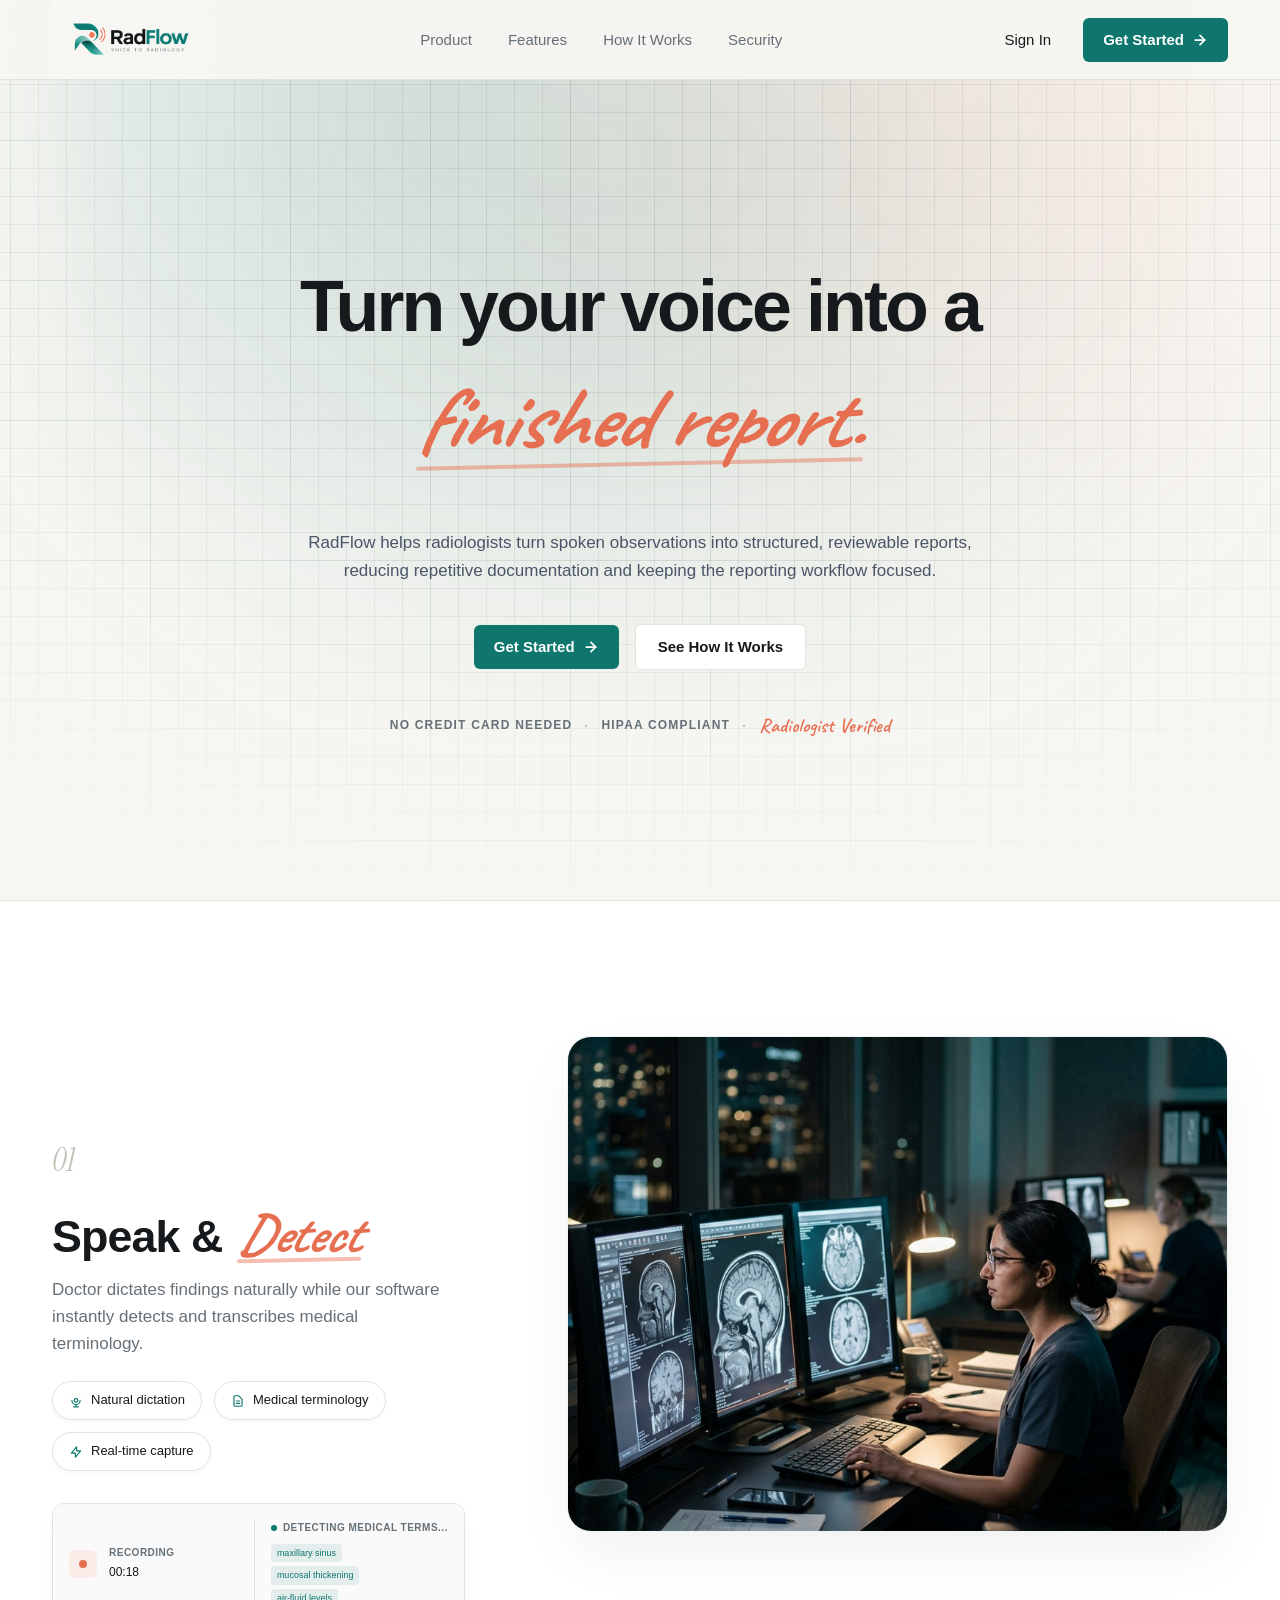
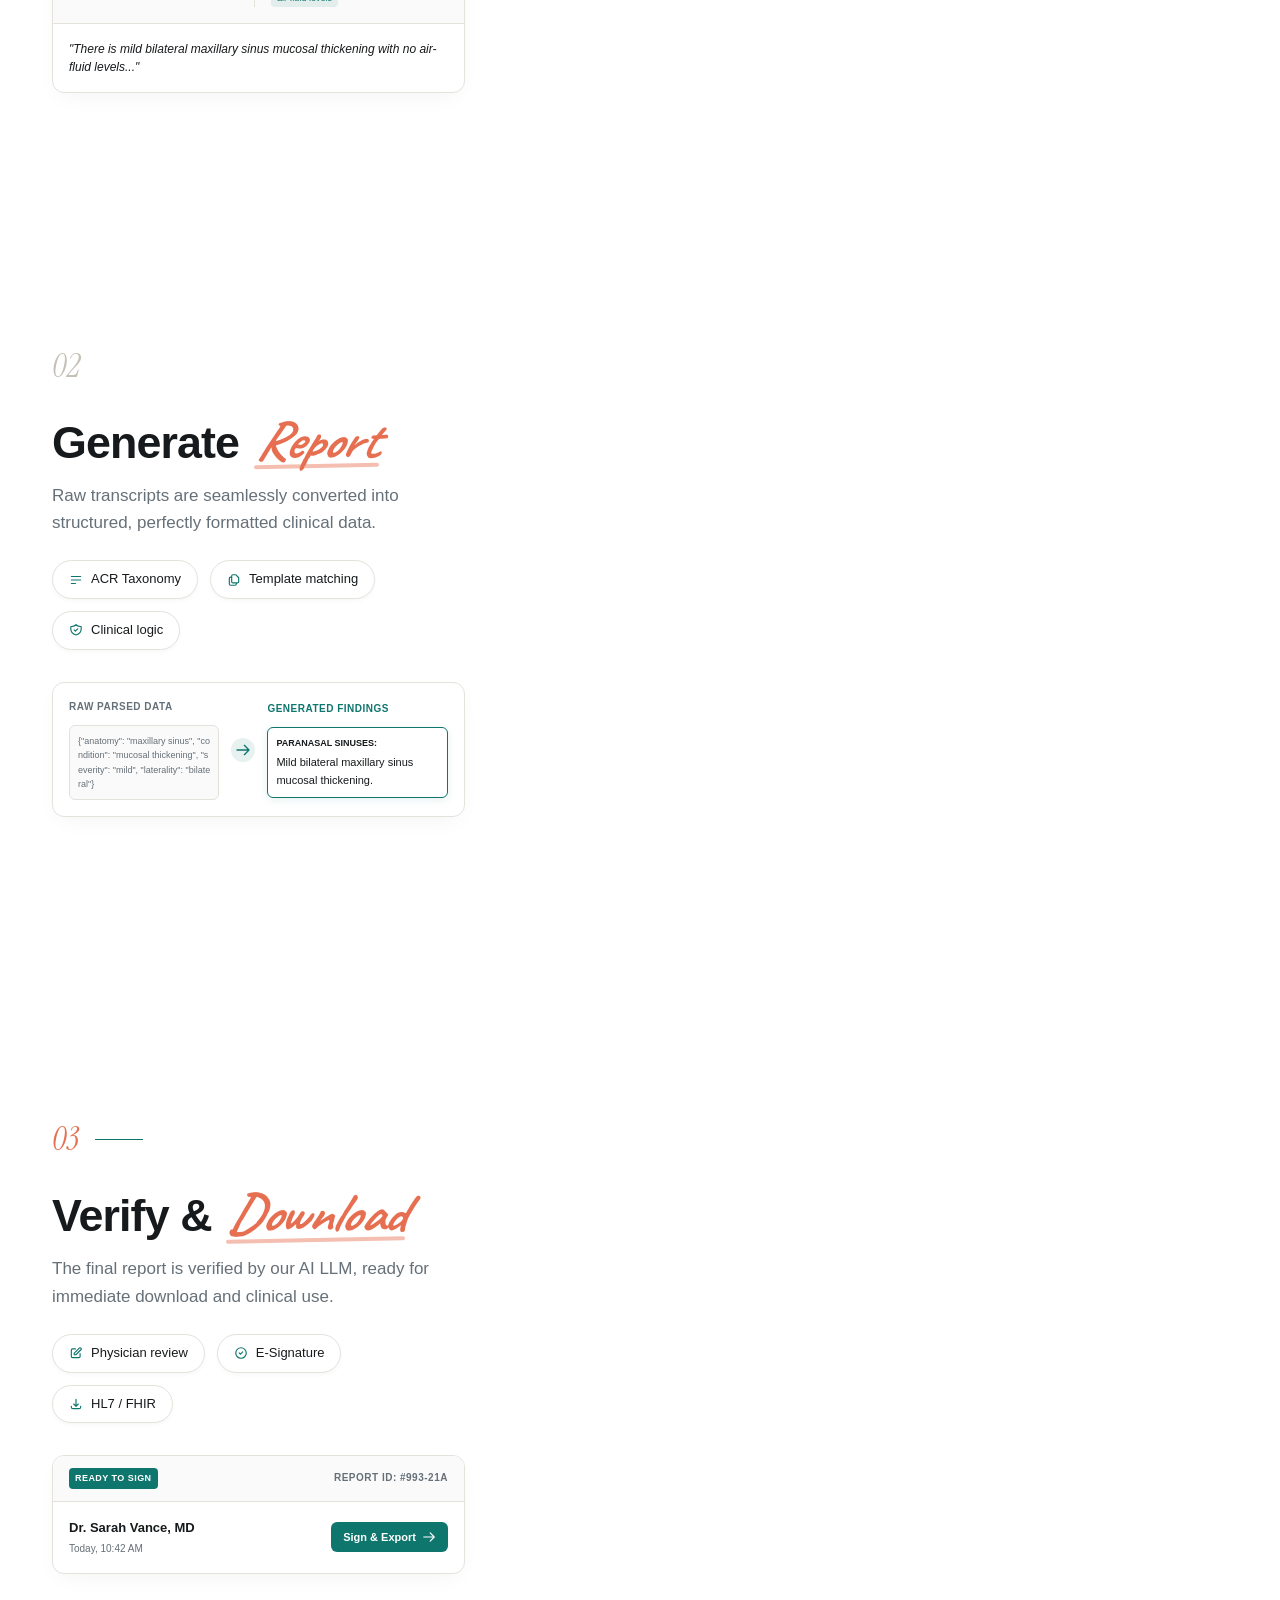
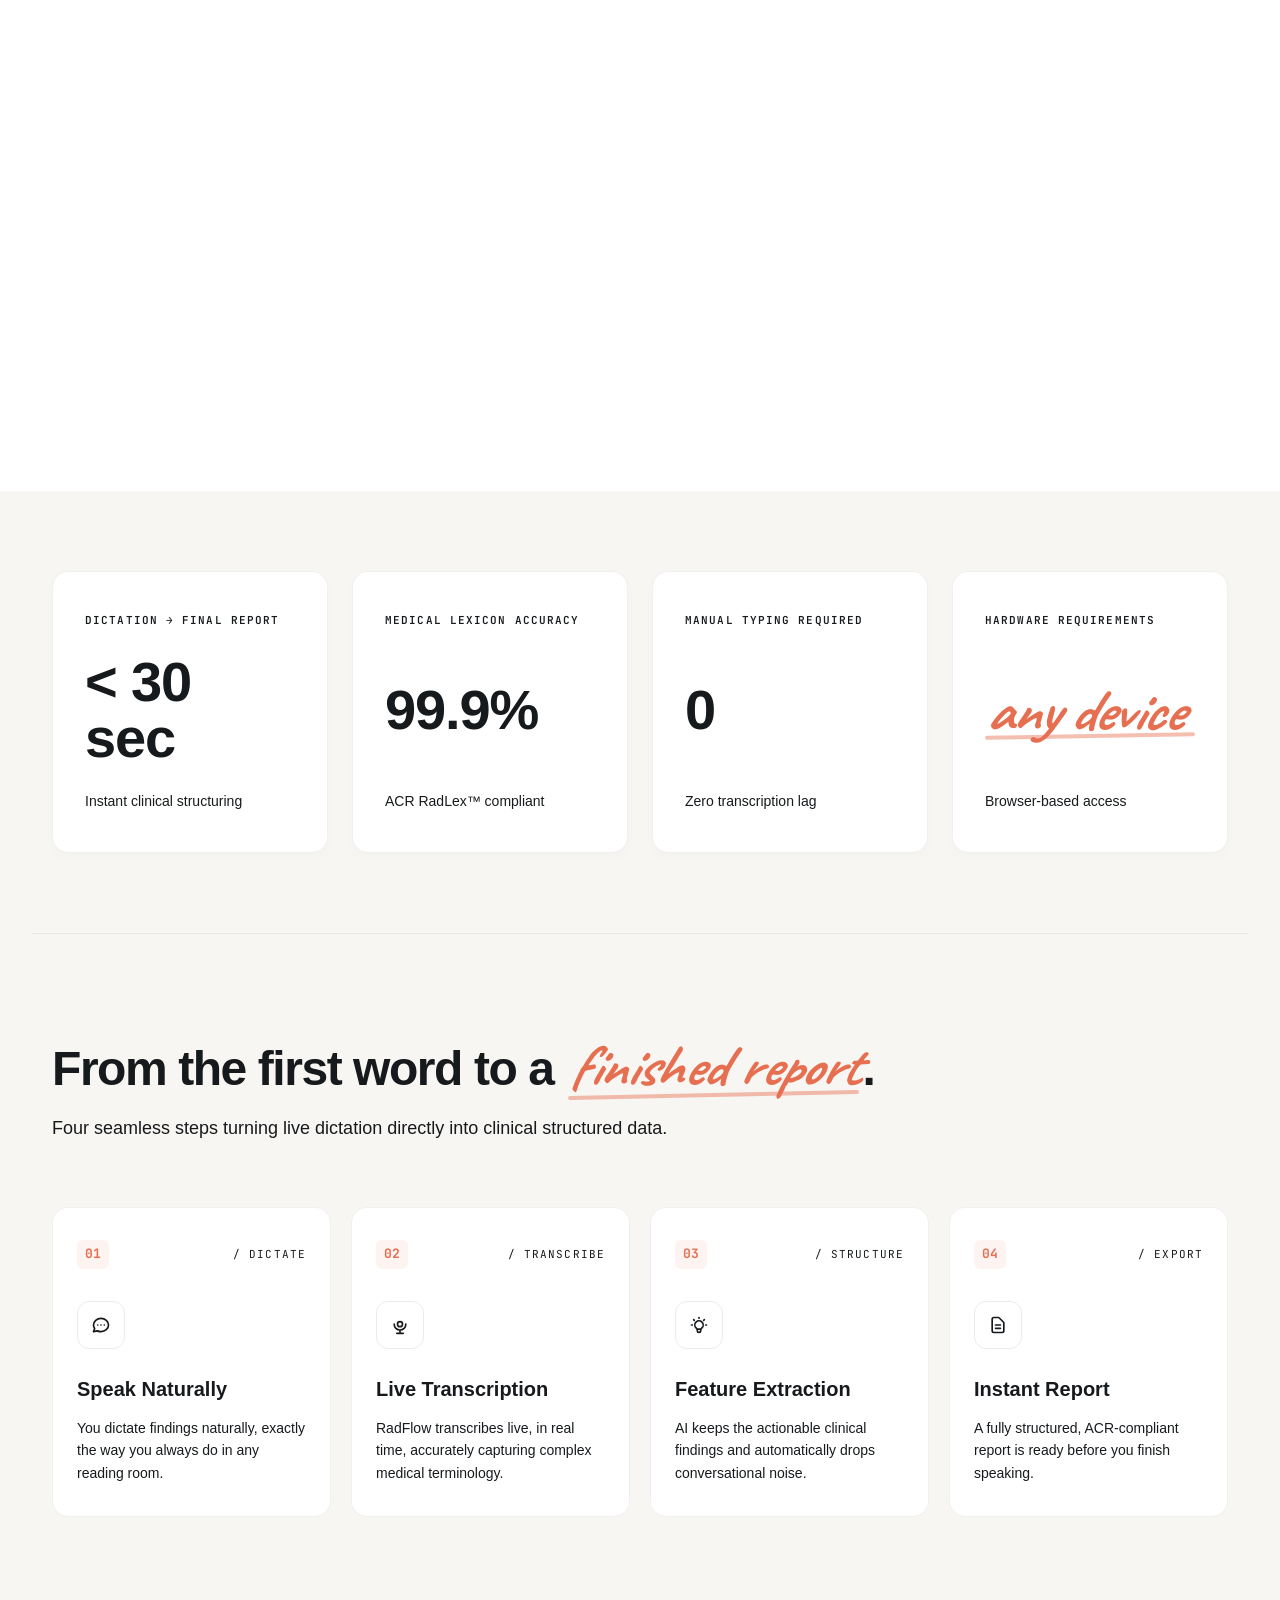
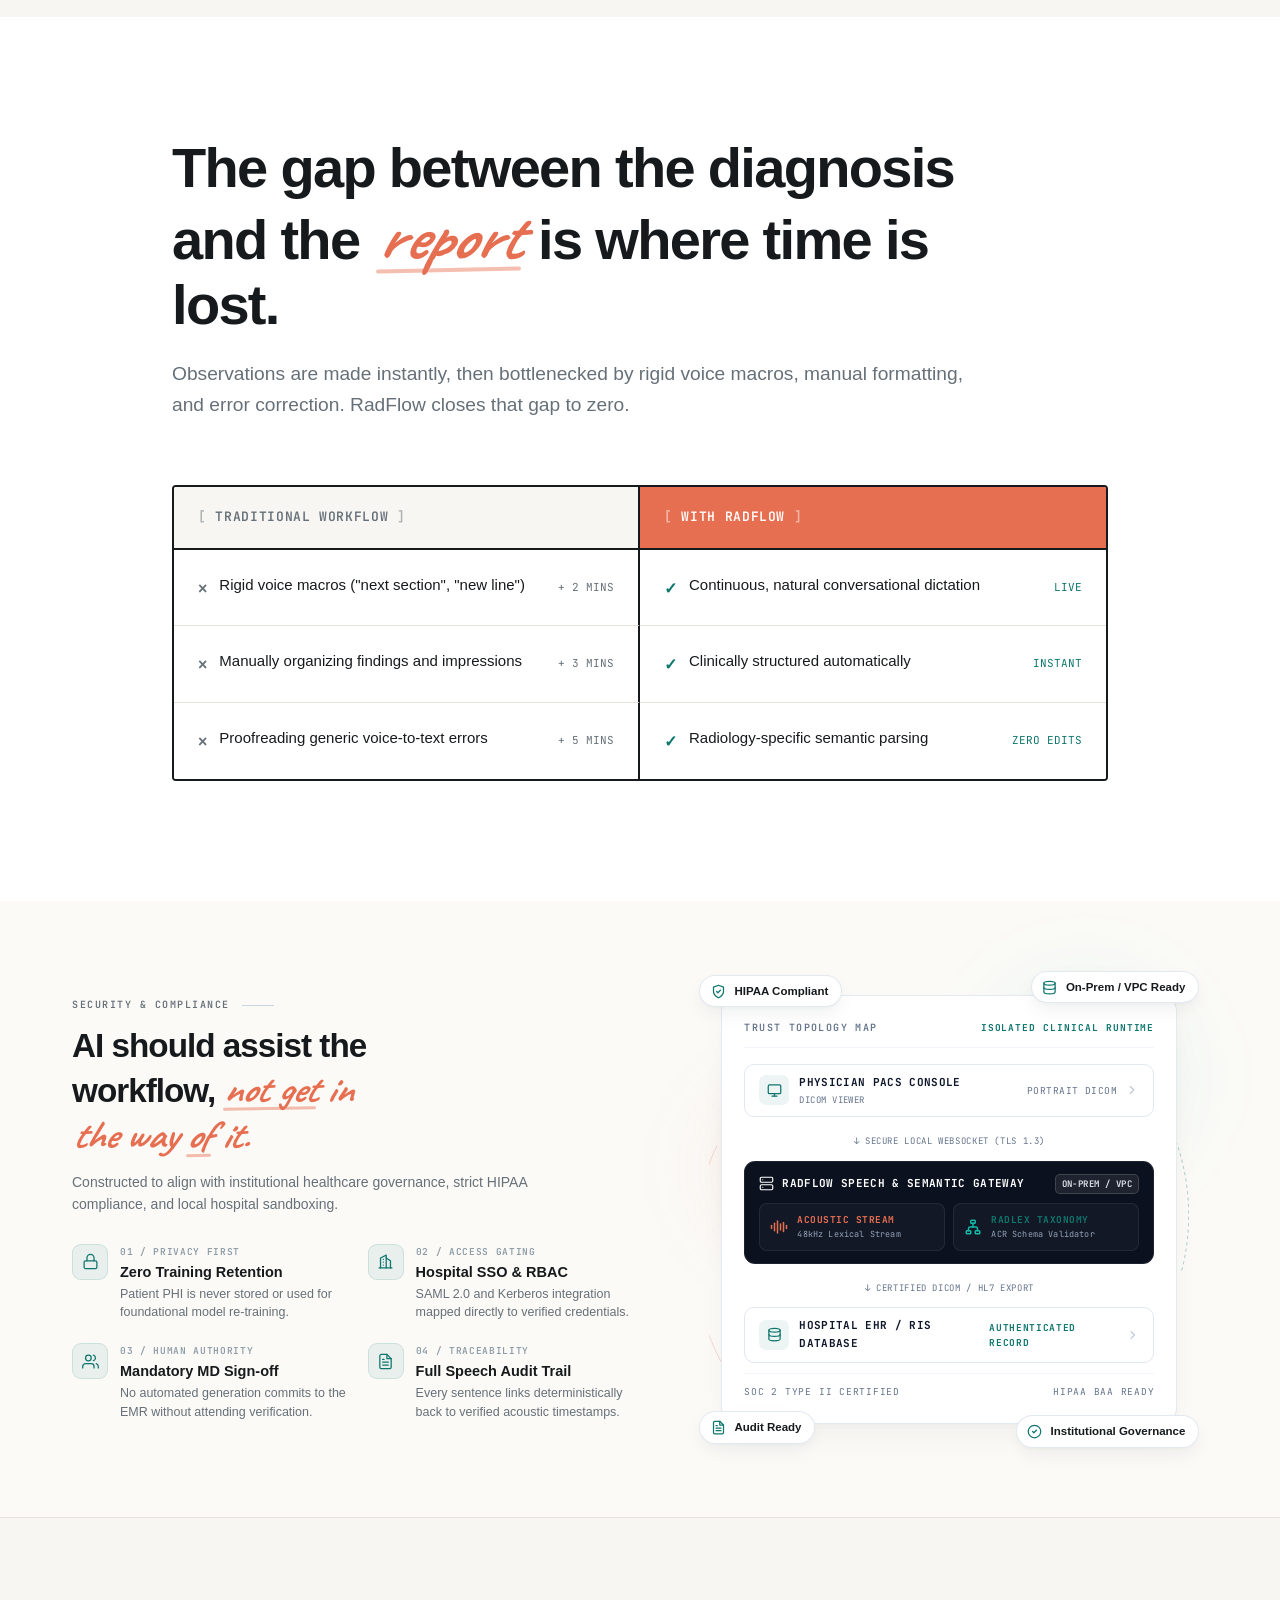
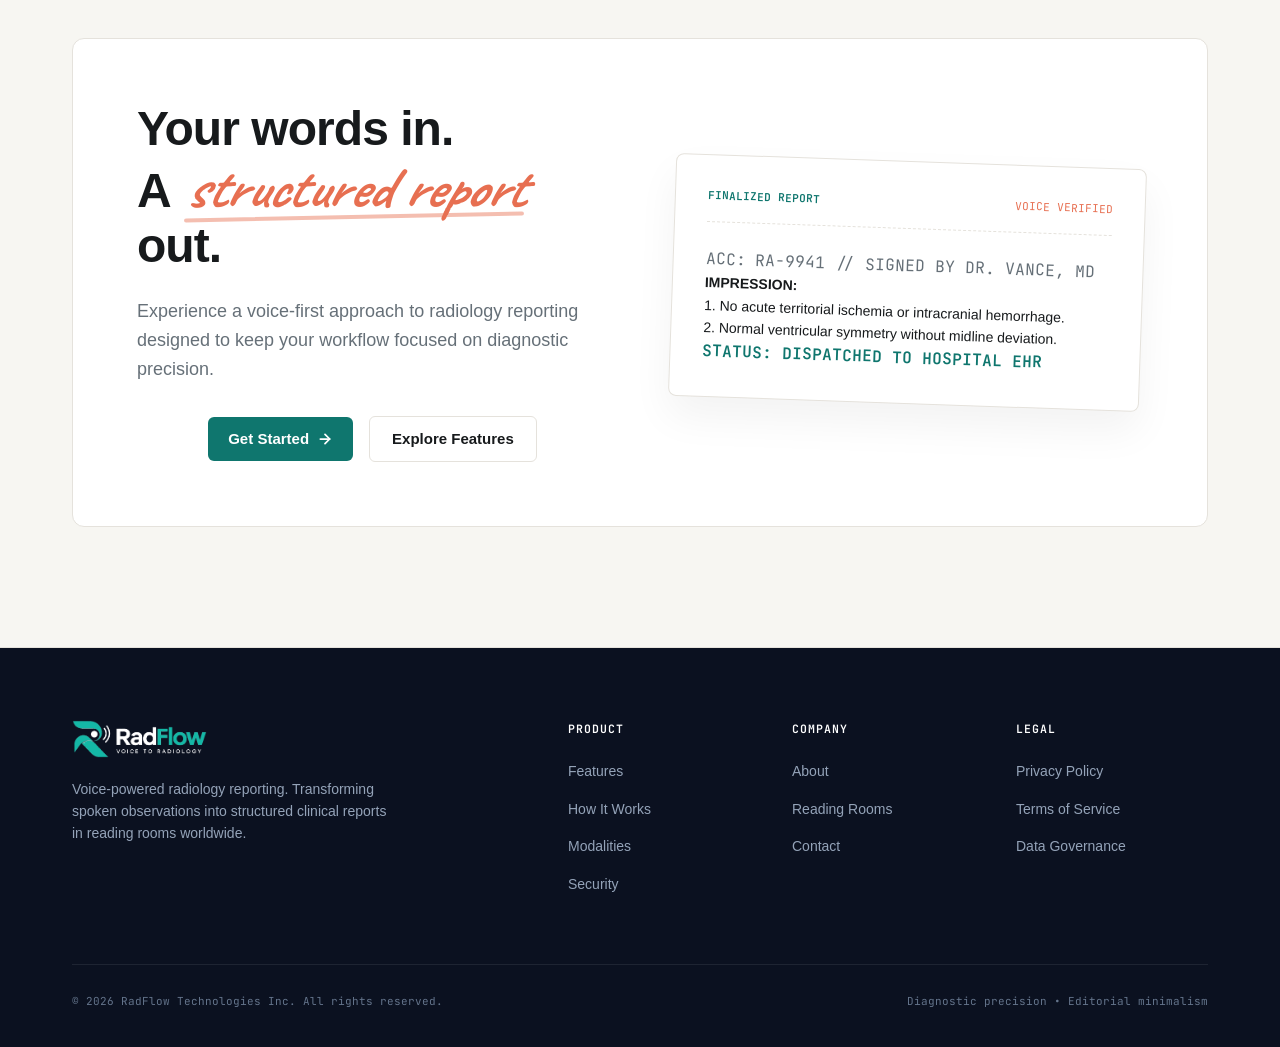
==== commit 4f7616bf: "Remove unused images and update web app" ====
--- a/index.html
+++ b/index.html
@@ -6,10 +6,11 @@
   <title>RadFlow — Voice-Powered Radiology Reporting</title>
   <meta name="description" content="RadFlow helps radiologists turn spoken observations into structured, reviewable reports, reducing repetitive documentation and keeping the reporting workflow focused.">
   
-  <!-- Typography: Manrope, IBM Plex Sans, Instrument Serif & JetBrains Mono -->
+  <!-- Typography: Satoshi, IBM Plex Sans, Instrument Serif, Caveat & JetBrains Mono -->
   <link rel="preconnect" href="https://fonts.googleapis.com">
   <link rel="preconnect" href="https://fonts.gstatic.com" crossorigin>
-  <link href="https://fonts.googleapis.com/css2?family=IBM+Plex+Sans:wght@400;500;600;700&family=Instrument+Serif:ital@0;1&family=JetBrains+Mono:wght@400;500;600;700&family=Manrope:wght@400;500;600;700;800&display=swap" rel="stylesheet">
+  <link href="https://fonts.googleapis.com/css2?family=Caveat:wght@400;500;600;700&family=IBM+Plex+Sans:wght@400;500;600;700&family=Instrument+Serif:ital@0;1&family=JetBrains+Mono:wght@400;500;600;700&display=swap" rel="stylesheet">
+  <link href="https://api.fontshare.com/v2/css?f[]=satoshi@900,700,500,300,400&display=swap" rel="stylesheet">
   
   <link rel="stylesheet" href="styles.css">
 </head>
@@ -65,7 +66,7 @@
             <span class="word-mask" aria-hidden="true"><span class="word">voice</span></span>
             <span class="word-mask" aria-hidden="true"><span class="word">into</span></span>
             <span class="word-mask" aria-hidden="true"><span class="word">a</span></span>
-            <span class="word-mask accent-mask" aria-hidden="true"><span class="word headline-accent glow-reveal">finished report.</span></span>
+            <span class="word-mask accent-mask" aria-hidden="true"><span class="word headline-accent glow-reveal" id="dynamic-hero-word">finished report.</span></span>
           </h1>
 
           <p class="hero-copy">
@@ -114,7 +115,7 @@
               </div>
               <div class="step-content">
 
-                <h3 class="step-title">Speak & Detect</h3>
+                <h3 class="step-title">Speak & <span class="headline-accent">Detect</span></h3>
                 <p class="step-desc">Doctor dictates findings naturally while our software instantly detects and transcribes medical terminology.</p>
                 
                 <div class="step-features">
@@ -173,7 +174,7 @@
               </div>
               <div class="step-content">
 
-                <h3 class="step-title">Generate Report</h3>
+                <h3 class="step-title">Generate <span class="headline-accent">Report</span></h3>
                 <p class="step-desc">Raw transcripts are seamlessly converted into structured, perfectly formatted clinical data.</p>
                 
                 <div class="step-features">
@@ -220,7 +221,7 @@
               </div>
               <div class="step-content">
 
-                <h3 class="step-title">Verify & Download</h3>
+                <h3 class="step-title">Verify & <span class="headline-accent">Download</span></h3>
                 <p class="step-desc">The final report is verified by our AI LLM, ready for immediate download and clinical use.</p>
 
                 <div class="step-features">
@@ -277,215 +278,103 @@
     </section>
 
     <!-- ========================================================================
-         06. CLINICAL MODALITIES SECTION
+         06. METRICS SECTION
          ======================================================================== -->
-    <section class="modality-section" id="modalities">
-      <div class="modality-container">
-        
-        <div class="modality-header text-center scroll-animate">
-          <h2 class="modality-title">Built for the way <span class="headline-accent">radiology</span> works.</h2>
-          <p class="modality-desc">Calibrated across standard diagnostic modalities with specialized lexicon support for CT, MRI, chest radiography, and ultrasound acoustic parameters.</p>
-        </div>
-
-        <div class="modality-pills-wrapper">
-          <button class="modality-pill active" id="pill-all" onclick="filterModality('all')">All Clinical Modalities (4)</button>
-          <button class="modality-pill" id="pill-ctmri" onclick="filterModality('ctmri')">CT & MRI Neuro Series</button>
-          <button class="modality-pill" id="pill-xray" onclick="filterModality('xray')">Chest Radiography (PA View)</button>
-          <button class="modality-pill" id="pill-us" onclick="filterModality('us')">Thyroid Diagnostic Ultrasound</button>
-        </div>
-
-        <div class="modality-showcase-container">
+    <section class="metrics-section" id="metrics">
+      <div class="metrics-container">
+        <div class="metrics-grid scroll-animate">
           
-          <!-- CT & MRI Brain Scan -->
-          <div class="modality-card dark-card" id="showcase-ctmri">
-            <div class="dark-card-header">
-              <div class="dark-card-title-group">
-                <span class="badge-teal">NEURO MODALITY</span>
-                <span class="dark-card-title">AXIAL CT (LEFT) // T2-WEIGHTED MRI (RIGHT)</span>
-              </div>
-              <div class="dark-card-meta">
-                <span>VENTRICULAR & CAUDATE FIDELITY</span>
-                <span>WINDOW: BRAIN (W:80, L:40)</span>
-              </div>
-            </div>
-            
-            <div class="dark-card-image-wrapper">
-              <img src="assets/thoracic_ct_reconstruction.jpg" alt="Axial CT and MRI brain scan slices" class="modality-image">
-              <div class="dark-card-hud hidden-mobile">
-                <span class="text-teal font-semibold">RADFLOW PARSER:</span> "Ventricles & sulci symmetric"
-              </div>
-            </div>
-            
-            <div class="dark-card-footer">
-              <span>CLINICAL FIDELITY MONOCHROME SERIES // PRECISE ANATOMICAL LANDMARKS (LATERAL VENTRICLES, CAUDATE NUCLEUS)</span>
-              <span class="text-teal text-right">ACR RADLEX™ 4.1 COMPLIANT</span>
-            </div>
-          </div>
-
-          <!-- Chest X-Ray & Ultrasound Split -->
-          <div class="modality-split-grid" id="showcase-xray-us">
-            
-            <div class="modality-card dark-card">
-              <div class="dark-card-header">
-                <div class="dark-card-title-group">
-                  <span class="badge-coral">DUAL MODALITY</span>
-                  <span class="dark-card-title">CHEST RADIOGRAPH (PA) & THYROID SONOGRAM</span>
-                </div>
-                <span class="dark-card-meta hidden-mobile">120 kVp / 4.2 mAs • L12-5 TIS 0.5</span>
-              </div>
-              
-              <div class="dark-card-image-wrapper">
-                <img src="assets/showcase_xray_us.jpg" alt="Chest X-ray radiograph and thyroid ultrasound" class="modality-image">
-              </div>
-              
-              <div class="dark-card-footer">
-                <span>PA CHEST RADIOGRAPHY + 3.8cm THYROID ACOUSTIC MAPPING</span>
-                <span class="text-teal text-right">REAL-TIME CALLOUT EXTRACTION</span>
-              </div>
-            </div>
-
-            <div class="modality-feature-card">
-              <div class="modality-feature-top">
-
-                <h3 class="feature-title">Multimodal parsing precision</h3>
-                <p class="feature-desc">RadFlow instantly distinguishes between plain radiographic projections, cross-sectional voxel data, and sonographic echogenicity descriptions.</p>
-                
-                <div class="feature-prompts">
-                  <div class="feature-prompt-box">
-                    <span class="prompt-label">X-RAY AUTO-PROMPT</span>
-                    <span class="prompt-text">"Cardiomediastinal silhouette normal..."</span>
-                  </div>
-                  <div class="feature-prompt-box">
-                    <span class="prompt-label">ULTRASOUND AUTO-PROMPT</span>
-                    <span class="prompt-text">"Isoechoic nodule in the right thyroid lobe..."</span>
-                  </div>
-                </div>
-              </div>
-              
-              <div class="modality-feature-bottom">
-                <span class="text-teal font-semibold">99.4% ACR ACCURACY</span>
-                <span>ZERO TRANSCRIPTION LAG</span>
-              </div>
-            </div>
-
+          <div class="metric-card">
+            <span class="metric-label">DICTATION &rarr; FINAL REPORT</span>
+            <div class="metric-value">&lt; 30 sec</div>
+            <span class="metric-desc">Instant clinical structuring</span>
+          </div>
+
+          <div class="metric-card">
+            <span class="metric-label">MEDICAL LEXICON ACCURACY</span>
+            <div class="metric-value">99.9%</div>
+            <span class="metric-desc">ACR RadLex™ compliant</span>
+          </div>
+
+          <div class="metric-card">
+            <span class="metric-label">MANUAL TYPING REQUIRED</span>
+            <div class="metric-value">0</div>
+            <span class="metric-desc">Zero transcription lag</span>
+          </div>
+
+          <div class="metric-card">
+            <span class="metric-label">HARDWARE REQUIREMENTS</span>
+            <div class="metric-value accent-value">any device</div>
+            <span class="metric-desc">Browser-based access</span>
           </div>
 
         </div>
       </div>
     </section>
+
+    <div class="section-divider-wrapper">
+      <div class="section-divider"></div>
+    </div>
+
     <!-- ====================================================================
          08. CAPABILITIES GRID
          ==================================================================== -->
-    <section class="features-section" id="capabilities">
-      <div class="features-container">
+    <section class="process-cards-section" id="process-cards">
+      <div class="process-cards-container">
         
-        <div class="modality-header text-center scroll-animate">
-
-          <h2 class="modality-title">Everything you need for a voice-first <span class="headline-accent">workflow</span>.</h2>
-          <p class="modality-desc">Constructed without clutter. Each capability solves a specific bottleneck in the clinical diagnostic lifecycle.</p>
-        </div>
-
-        <div class="features-grid scroll-animate">
+        <div class="process-cards-header text-center scroll-animate">
+          <h2 class="modality-title">From the first word to a <span class="headline-accent">finished report</span>.</h2>
+          <p class="modality-desc">Four seamless steps turning live dictation directly into clinical structured data.</p>
+        </div>
+
+        <div class="process-cards-grid scroll-animate">
           
-          <!-- FEATURE 01 -->
-          <div class="feature-card">
-            <div class="feature-card-content">
-              <div class="feature-icon">
-                <svg width="20" height="20" fill="none" stroke="currentColor" viewBox="0 0 24 24">
-                  <path d="M19 11a7 7 0 01-7 7m0 0a7 7 0 01-7-7m7 7v4m0 0H8m4 0h4m-4-8a3 3 0 100-6 3 3 0 000 6z" stroke-linecap="round" stroke-linejoin="round" stroke-width="2"></path>
-                </svg>
-              </div>
-              <h3 class="feature-title">01. Voice-first reporting</h3>
-              <p class="feature-desc">Speak naturally while RadFlow captures your observations with zero wake words or mechanical voice macros required.</p>
-            </div>
-            <div class="feature-meta">
-              <span class="feature-meta-label coral"><span class="status-dot dot-coral"></span>ACTIVE RECORDING</span>
-              <span class="feature-meta-value">48kHz PCM</span>
-            </div>
-          </div>
-
-          <!-- FEATURE 02 -->
-          <div class="feature-card">
-            <div class="feature-card-content">
-              <div class="feature-icon">
-                <svg width="20" height="20" fill="none" stroke="currentColor" viewBox="0 0 24 24">
-                  <path d="M13 10V3L4 14h7v7l9-11h-7z" stroke-linecap="round" stroke-linejoin="round" stroke-width="2"></path>
-                </svg>
-              </div>
-              <h3 class="feature-title">02. Real-time transcription</h3>
-              <p class="feature-desc">See spoken observations converted into text with instantaneous latency, recognizing specialized radiographic nomenclature.</p>
-            </div>
-            <div class="feature-meta">
-              <span class="feature-meta-value font-mono">"...parenchymal attenuation within normal limits..."</span>
-            </div>
-          </div>
-
-          <!-- FEATURE 03 -->
-          <div class="feature-card">
-            <div class="feature-card-content">
-              <div class="feature-icon">
-                <svg width="20" height="20" fill="none" stroke="currentColor" viewBox="0 0 24 24">
-                  <path d="M4 6h16M4 12h16M4 18h7" stroke-linecap="round" stroke-linejoin="round" stroke-width="2"></path>
-                </svg>
-              </div>
-              <h3 class="feature-title">03. Intelligent report structuring</h3>
-              <p class="feature-desc">Organize dictated information into appropriate report sections, automatically generating standard Findings and Impressions.</p>
-            </div>
-            <div class="feature-meta">
-              <span class="feature-meta-label teal">FINDINGS &amp; IMPRESSION</span>
-              <span class="feature-meta-value">AUTO-SORT</span>
-            </div>
-          </div>
-
-          <!-- FEATURE 04 -->
-          <div class="feature-card">
-            <div class="feature-card-content">
-              <div class="feature-icon">
-                <svg width="20" height="20" fill="none" stroke="currentColor" viewBox="0 0 24 24">
-                  <path d="M9 12h6m-6 4h6m2 5H7a2 2 0 01-2-2V5a2 2 0 012-2h5.586a1 1 0 01.707.293l5.414 5.414a1 1 0 01.293.707V19a2 2 0 01-2 2z" stroke-linecap="round" stroke-linejoin="round" stroke-width="2"></path>
-                </svg>
-              </div>
-              <h3 class="feature-title">04. Report generation</h3>
-              <p class="feature-desc">Turn structured information into a clean, professional clinical document ready for hospital EHR transmission.</p>
-            </div>
-            <div class="feature-meta">
-              <span class="feature-meta-label charcoal">HL7 / FHIR EXPORT</span>
-              <span class="feature-meta-value teal">READY</span>
-            </div>
-          </div>
-
-          <!-- FEATURE 05 -->
-          <div class="feature-card">
-            <div class="feature-card-content">
-              <div class="feature-icon">
-                <svg width="20" height="20" fill="none" stroke="currentColor" viewBox="0 0 24 24">
-                  <path d="M11 5H6a2 2 0 00-2 2v11a2 2 0 002 2h11a2 2 0 002-2v-5m-1.414-9.414a2 2 0 112.828 2.828L11.828 15H9v-2.828l8.586-8.586z" stroke-linecap="round" stroke-linejoin="round" stroke-width="2"></path>
-                </svg>
-              </div>
-              <h3 class="feature-title">05. Review before finalization</h3>
-              <p class="feature-desc">Review, edit, and control the final output before it becomes an indelible medical record. You remain the author.</p>
-            </div>
-            <div class="feature-meta">
-              <span class="feature-meta-label muted">SIGN-OFF GATEWAY</span>
-              <span class="feature-meta-value teal">ATTENDING MD</span>
-            </div>
-          </div>
-
-          <!-- FEATURE 06 -->
-          <div class="feature-card">
-            <div class="feature-card-content">
-              <div class="feature-icon">
-                <svg width="20" height="20" fill="none" stroke="currentColor" viewBox="0 0 24 24">
-                  <path d="M4 4v5h.582m15.356 2A8.001 8.001 0 004.582 9m0 0H9m11 11v-5h-.581m0 0a8.003 8.003 0 01-15.357-2m15.357 2H15" stroke-linecap="round" stroke-linejoin="round" stroke-width="2"></path>
-                </svg>
-              </div>
-              <h3 class="feature-title">06. Built around your workflow</h3>
-              <p class="feature-desc">Keep voice, transcription, review, and reporting seamlessly connected without switching application windows.</p>
-            </div>
-            <div class="feature-meta">
-              <span class="feature-meta-label charcoal">PACS INTEGRATION</span>
-              <span class="feature-meta-value teal">ZERO CONTEXT SWITCH</span>
-            </div>
+          <div class="p-card">
+            <div class="p-card-header">
+              <span class="p-card-num">01</span>
+              <span class="p-card-tag">/ DICTATE</span>
+            </div>
+            <div class="p-card-icon">
+              <svg width="20" height="20" fill="none" stroke="currentColor" viewBox="0 0 24 24"><path stroke-linecap="round" stroke-linejoin="round" stroke-width="2" d="M8 12h.01M12 12h.01M16 12h.01M21 12c0 4.418-4.03 8-9 8a9.863 9.863 0 01-4.255-.949L3 20l1.395-3.72C3.512 15.042 3 13.574 3 12c0-4.418 4.03-8 9-8s9 3.582 9 8z"></path></svg>
+            </div>
+            <h3 class="p-card-title">Speak Naturally</h3>
+            <p class="p-card-desc">You dictate findings naturally, exactly the way you always do in any reading room.</p>
+          </div>
+
+          <div class="p-card">
+            <div class="p-card-header">
+              <span class="p-card-num">02</span>
+              <span class="p-card-tag">/ TRANSCRIBE</span>
+            </div>
+            <div class="p-card-icon">
+              <svg width="20" height="20" fill="none" stroke="currentColor" viewBox="0 0 24 24"><path stroke-linecap="round" stroke-linejoin="round" stroke-width="2" d="M19 11a7 7 0 01-7 7m0 0a7 7 0 01-7-7m7 7v4m0 0H8m4 0h4m-4-8a3 3 0 100-6 3 3 0 000 6z"></path></svg>
+            </div>
+            <h3 class="p-card-title">Live Transcription</h3>
+            <p class="p-card-desc">RadFlow transcribes live, in real time, accurately capturing complex medical terminology.</p>
+          </div>
+
+          <div class="p-card">
+            <div class="p-card-header">
+              <span class="p-card-num">03</span>
+              <span class="p-card-tag">/ STRUCTURE</span>
+            </div>
+            <div class="p-card-icon">
+              <svg width="20" height="20" fill="none" stroke="currentColor" viewBox="0 0 24 24"><path stroke-linecap="round" stroke-linejoin="round" stroke-width="2" d="M9.663 17h4.673M12 3v1m6.364 1.636l-.707.707M21 12h-1M4 12H3m3.343-5.657l-.707-.707m2.828 9.9a5 5 0 117.072 0l-.548.547A3.374 3.374 0 0014 18.469V19a2 2 0 11-4 0v-.531c0-.895-.356-1.754-.988-2.386l-.548-.547z"></path></svg>
+            </div>
+            <h3 class="p-card-title">Feature Extraction</h3>
+            <p class="p-card-desc">AI keeps the actionable clinical findings and automatically drops conversational noise.</p>
+          </div>
+
+          <div class="p-card">
+            <div class="p-card-header">
+              <span class="p-card-num">04</span>
+              <span class="p-card-tag">/ EXPORT</span>
+            </div>
+            <div class="p-card-icon">
+              <svg width="20" height="20" fill="none" stroke="currentColor" viewBox="0 0 24 24"><path stroke-linecap="round" stroke-linejoin="round" stroke-width="2" d="M9 12h6m-6 4h6m2 5H7a2 2 0 01-2-2V5a2 2 0 012-2h5.586a1 1 0 01.707.293l5.414 5.414a1 1 0 01.293.707V19a2 2 0 01-2 2z"></path></svg>
+            </div>
+            <h3 class="p-card-title">Instant Report</h3>
+            <p class="p-card-desc">A fully structured, ACR-compliant report is ready before you finish speaking.</p>
           </div>
 
         </div>
@@ -571,77 +460,288 @@
     <!-- ====================================================================
          14. ARCHITECTURE & SECURITY
          ==================================================================== -->
-    <section class="section-wrapper bg-surface" id="security">
+    <section class="section-wrapper bg-surface security-section" id="security">
       <div class="section-container">
         <div class="security-layout">
-          <div class="security-text-col">
-
-
-            <h2 class="section-title">AI should assist the workflow, not get in the way of it.</h2>
-            <p class="section-desc mb-8">Constructed to align with institutional healthcare governance, strict HIPAA compliance, and local hospital sandboxing.</p>
+          
+          <!-- Left Column: Copy & 4 Feature Items with Squircle Icons -->
+          <div class="security-text-col scroll-animate">
+            <div class="security-overline-wrap">
+              <span class="security-overline">SECURITY &amp; COMPLIANCE</span>
+              <span class="security-overline-line"></span>
+            </div>
+
+            <h2 class="security-heading">
+              AI should assist the<br class="heading-break">
+              workflow, <span class="security-accent-script"><span class="script-underline">not get</span> in<br class="heading-break">
+              the way <span class="script-underline">of</span> it.</span>
+            </h2>
+            <p class="security-desc">Constructed to align with institutional healthcare governance, strict HIPAA compliance, and local hospital sandboxing.</p>
             
-            <div class="security-grid">
-              <div class="sec-card">
-                <span class="sec-meta">01 / PRIVACY FIRST</span>
-                <h4 class="sec-title">Zero Training Retention</h4>
-                <p class="sec-desc">Patient PHI is never stored or used for foundational model re-training.</p>
-              </div>
-              <div class="sec-card">
-                <span class="sec-meta">02 / ACCESS GATING</span>
-                <h4 class="sec-title">Hospital SSO & RBAC</h4>
-                <p class="sec-desc">SAML 2.0 and Kerberos integration mapped directly to verified credentials.</p>
-              </div>
-              <div class="sec-card">
-                <span class="sec-meta">03 / HUMAN AUTHORITY</span>
-                <h4 class="sec-title">Mandatory MD Sign-off</h4>
-                <p class="sec-desc">No automated generation commits to the EMR without attending verification.</p>
-              </div>
-              <div class="sec-card">
-                <span class="sec-meta">04 / TRACEABILITY</span>
-                <h4 class="sec-title">Full Speech Audit Trail</h4>
-                <p class="sec-desc">Every sentence links deterministically back to verified acoustic timestamps.</p>
+            <div class="security-features-grid">
+              <!-- Item 01 -->
+              <div class="sec-feature-item">
+                <div class="sec-icon-box">
+                  <svg width="20" height="20" viewBox="0 0 24 24" fill="none" stroke="currentColor" stroke-width="1.8" stroke-linecap="round" stroke-linejoin="round">
+                    <rect x="3" y="11" width="18" height="11" rx="2" ry="2"></rect>
+                    <path d="M7 11V7a5 5 0 0 1 10 0v4"></path>
+                  </svg>
+                </div>
+                <div class="sec-content">
+                  <span class="sec-meta">01 / PRIVACY FIRST</span>
+                  <h4 class="sec-title">Zero Training Retention</h4>
+                  <p class="sec-desc">Patient PHI is never stored or used for foundational model re-training.</p>
+                </div>
+              </div>
+
+              <!-- Item 02 -->
+              <div class="sec-feature-item">
+                <div class="sec-icon-box">
+                  <svg width="20" height="20" viewBox="0 0 24 24" fill="none" stroke="currentColor" stroke-width="1.8" stroke-linecap="round" stroke-linejoin="round">
+                    <path d="M3 21h18"></path>
+                    <path d="M5 21V7l8-4v18"></path>
+                    <path d="M19 21V11l-6-4"></path>
+                    <path d="M9 9v.01"></path>
+                    <path d="M9 13v.01"></path>
+                    <path d="M9 17v.01"></path>
+                  </svg>
+                </div>
+                <div class="sec-content">
+                  <span class="sec-meta">02 / ACCESS GATING</span>
+                  <h4 class="sec-title">Hospital SSO &amp; RBAC</h4>
+                  <p class="sec-desc">SAML 2.0 and Kerberos integration mapped directly to verified credentials.</p>
+                </div>
+              </div>
+
+              <!-- Item 03 -->
+              <div class="sec-feature-item">
+                <div class="sec-icon-box">
+                  <svg width="20" height="20" viewBox="0 0 24 24" fill="none" stroke="currentColor" stroke-width="1.8" stroke-linecap="round" stroke-linejoin="round">
+                    <path d="M17 21v-2a4 4 0 0 0-4-4H5a4 4 0 0 0-4 4v2"></path>
+                    <circle cx="9" cy="7" r="4"></circle>
+                    <path d="M23 21v-2a4 4 0 0 0-3-3.87"></path>
+                    <path d="M16 3.13a4 4 0 0 1 0 7.75"></path>
+                  </svg>
+                </div>
+                <div class="sec-content">
+                  <span class="sec-meta">03 / HUMAN AUTHORITY</span>
+                  <h4 class="sec-title">Mandatory MD Sign-off</h4>
+                  <p class="sec-desc">No automated generation commits to the EMR without attending verification.</p>
+                </div>
+              </div>
+
+              <!-- Item 04 -->
+              <div class="sec-feature-item">
+                <div class="sec-icon-box">
+                  <svg width="20" height="20" viewBox="0 0 24 24" fill="none" stroke="currentColor" stroke-width="1.8" stroke-linecap="round" stroke-linejoin="round">
+                    <path d="M14 2H6a2 2 0 0 0-2 2v16a2 2 0 0 0 2 2h12a2 2 0 0 0 2-2V8z"></path>
+                    <polyline points="14 2 14 8 20 8"></polyline>
+                    <line x1="16" y1="13" x2="8" y2="13"></line>
+                    <line x1="16" y1="17" x2="8" y2="17"></line>
+                    <polyline points="10 9 9 9 8 9"></polyline>
+                  </svg>
+                </div>
+                <div class="sec-content">
+                  <span class="sec-meta">04 / TRACEABILITY</span>
+                  <h4 class="sec-title">Full Speech Audit Trail</h4>
+                  <p class="sec-desc">Every sentence links deterministically back to verified acoustic timestamps.</p>
+                </div>
               </div>
             </div>
           </div>
           
-          <div class="security-visual-col">
-            <div class="topology-map">
-              <div class="topo-header">
-                <span class="topo-title">TRUST TOPOLOGY MAP</span>
-                <span class="topo-meta text-teal">ISOLATED CLINICAL RUNTIME</span>
-              </div>
-              <div class="topo-body">
-                <div class="topo-node outline">
-                  <span class="font-bold flex items-center gap-2"><span class="status-dot dot-teal"></span> PHYSICIAN PACS CONSOLE</span>
-                  <span class="text-muted">PORTRAIT DICOM</span>
-                </div>
-                <div class="topo-arrow">↓ SECURE LOCAL WEBSOCKET (TLS 1.3)</div>
-                <div class="topo-node filled">
-                  <div class="topo-node-top">
-                    <span class="font-bold">RADFLOW SPEECH & SEMANTIC GATEWAY</span>
-                    <span class="badge">ON-PREM / VPC</span>
-                  </div>
-                  <div class="topo-node-boxes">
-                    <div class="topo-box">
-                      <span class="text-coral">ACOUSTIC STREAM</span>
-                      <span>48kHz Lexical Stream</span>
-                    </div>
-                    <div class="topo-box">
-                      <span class="text-teal">RADLEX TAXONOMY</span>
-                      <span>ACR Schema Validator</span>
-                    </div>
-                  </div>
-                </div>
-                <div class="topo-arrow">↓ CERTIFIED DICOM / HL7 EXPORT</div>
-                <div class="topo-node outline">
-                  <span class="font-bold flex items-center gap-2"><span class="status-dot dot-teal"></span> HOSPITAL EHR / RIS DATABASE</span>
-                  <span class="text-teal font-semibold">AUTHENTICATED RECORD</span>
-                </div>
-              </div>
-              <div class="topo-footer">
-                <span>SOC 2 TYPE II CERTIFIED</span>
-                <span>HIPAA BAA READY</span>
-              </div>
+          <!-- Right Column: Interactive Trust Topology Visual with Decorative Orbits, Glows & Badges -->
+          <div class="security-visual-col scroll-animate">
+            <div class="topo-visual-wrapper">
+              
+              <!-- Decorative Ambient Glows -->
+              <div class="topo-bg-glow-coral"></div>
+              <div class="topo-bg-glow-teal"></div>
+
+              <!-- Decorative SVG Orbit & Node Lines -->
+              <svg class="topo-orbit-svg" viewBox="0 0 600 520" fill="none" xmlns="http://www.w3.org/2000/svg">
+                <pattern id="dotPatternSecurity" x="0" y="0" width="18" height="18" patternUnits="userSpaceOnUse">
+                  <circle cx="2" cy="2" r="1.1" fill="#94a3b8" fill-opacity="0.38" />
+                </pattern>
+                <rect x="25" y="25" width="550" height="470" fill="url(#dotPatternSecurity)" rx="24" />
+                
+                <!-- Orbital curves -->
+                <path d="M 430,10 A 280,280 0 0 1 590,340" stroke="#0F766E" stroke-opacity="0.32" stroke-width="1.25" stroke-dasharray="4 4" fill="none" />
+                <path d="M 40,490 A 300,300 0 0 1 10,180" stroke="#E76F51" stroke-opacity="0.25" stroke-width="1.25" fill="none" />
+                
+                <!-- Orbit glowing node -->
+                <circle cx="475" cy="72" r="5" fill="#0F766E" />
+                <circle cx="475" cy="72" r="11" stroke="#0F766E" stroke-opacity="0.35" stroke-width="1.5" />
+              </svg>
+
+              <!-- Floating Pill 1: Top Left -->
+              <div class="topo-floating-pill pill-top-left">
+                <div class="pill-icon-wrap">
+                  <svg width="18" height="18" viewBox="0 0 24 24" fill="none" stroke="#0F766E" stroke-width="2" stroke-linecap="round" stroke-linejoin="round">
+                    <path d="M12 22s8-4 8-10V5l-8-3-8 3v7c0 6 8 10 8 10z"></path>
+                    <path d="m9 12 2 2 4-4"></path>
+                  </svg>
+                </div>
+                <span class="pill-text">HIPAA Compliant</span>
+              </div>
+
+              <!-- Floating Pill 2: Top Right -->
+              <div class="topo-floating-pill pill-top-right">
+                <div class="pill-icon-wrap">
+                  <svg width="18" height="18" viewBox="0 0 24 24" fill="none" stroke="#0F766E" stroke-width="2" stroke-linecap="round" stroke-linejoin="round">
+                    <ellipse cx="12" cy="5" rx="9" ry="3"></ellipse>
+                    <path d="M21 12c0 1.66-4 3-9 3s-9-1.34-9-3"></path>
+                    <path d="M3 5v14c0 1.66 4 3 9 3s9-1.34 9-3V5"></path>
+                  </svg>
+                </div>
+                <span class="pill-text">On-Prem / VPC Ready</span>
+              </div>
+
+              <!-- Floating Pill 3: Bottom Left -->
+              <div class="topo-floating-pill pill-bottom-left">
+                <div class="pill-icon-wrap">
+                  <svg width="18" height="18" viewBox="0 0 24 24" fill="none" stroke="#0F766E" stroke-width="2" stroke-linecap="round" stroke-linejoin="round">
+                    <path d="M14 2H6a2 2 0 0 0-2 2v16a2 2 0 0 0 2 2h12a2 2 0 0 0 2-2V8z"></path>
+                    <polyline points="14 2 14 8 20 8"></polyline>
+                    <line x1="16" y1="13" x2="8" y2="13"></line>
+                    <line x1="16" y1="17" x2="8" y2="17"></line>
+                    <polyline points="10 9 9 9 8 9"></polyline>
+                  </svg>
+                </div>
+                <span class="pill-text">Audit Ready</span>
+              </div>
+
+              <!-- Floating Pill 4: Bottom Right -->
+              <div class="topo-floating-pill pill-bottom-right">
+                <div class="pill-icon-wrap">
+                  <svg width="18" height="18" viewBox="0 0 24 24" fill="none" stroke="#0F766E" stroke-width="2" stroke-linecap="round" stroke-linejoin="round">
+                    <path d="M12 22c5.523 0 10-4.477 10-10S17.523 2 12 2 2 6.477 2 12s4.477 10 10 10z"></path>
+                    <path d="m9 12 2 2 4-4"></path>
+                  </svg>
+                </div>
+                <span class="pill-text">Institutional Governance</span>
+              </div>
+
+              <!-- The Main Topology Card -->
+              <div class="topology-map-card">
+                <div class="topo-header">
+                  <span class="topo-title">TRUST TOPOLOGY MAP</span>
+                  <span class="topo-meta-runtime">ISOLATED CLINICAL RUNTIME</span>
+                </div>
+                <div class="topo-body">
+                  <!-- Node 1: PACS Console -->
+                  <div class="topo-node outline">
+                    <div class="topo-node-left">
+                      <div class="topo-node-icon">
+                        <svg width="18" height="18" viewBox="0 0 24 24" fill="none" stroke="#0F766E" stroke-width="2" stroke-linecap="round" stroke-linejoin="round">
+                          <rect x="2" y="3" width="20" height="14" rx="2" ry="2"></rect>
+                          <line x1="8" y1="21" x2="16" y2="21"></line>
+                          <line x1="12" y1="17" x2="12" y2="21"></line>
+                        </svg>
+                      </div>
+                      <div class="topo-node-text">
+                        <span class="topo-node-title">PHYSICIAN PACS CONSOLE</span>
+                        <span class="topo-node-subtitle">DICOM VIEWER</span>
+                      </div>
+                    </div>
+                    <div class="topo-node-right">
+                      <span class="topo-node-tag">PORTRAIT DICOM</span>
+                      <svg class="topo-chevron" width="16" height="16" viewBox="0 0 24 24" fill="none" stroke="#94a3b8" stroke-width="2" stroke-linecap="round" stroke-linejoin="round">
+                        <polyline points="9 18 15 12 9 6"></polyline>
+                      </svg>
+                    </div>
+                  </div>
+
+                  <!-- Connector Arrow 1 -->
+                  <div class="topo-arrow">
+                    <span class="topo-arrow-text">↓ SECURE LOCAL WEBSOCKET (TLS 1.3)</span>
+                  </div>
+
+                  <!-- Node 2: Gateway (Dark Box) -->
+                  <div class="topo-node filled">
+                    <div class="topo-node-top">
+                      <div class="topo-gateway-left">
+                        <svg width="18" height="18" viewBox="0 0 24 24" fill="none" stroke="#ffffff" stroke-width="1.8" stroke-linecap="round" stroke-linejoin="round">
+                          <rect x="2" y="2" width="20" height="8" rx="2" ry="2"></rect>
+                          <rect x="2" y="14" width="20" height="8" rx="2" ry="2"></rect>
+                          <line x1="6" y1="6" x2="6.01" y2="6"></line>
+                          <line x1="6" y1="18" x2="6.01" y2="18"></line>
+                        </svg>
+                        <span class="topo-gateway-title">RADFLOW SPEECH &amp; SEMANTIC GATEWAY</span>
+                      </div>
+                      <span class="badge-vpc">ON-PREM / VPC</span>
+                    </div>
+
+                    <div class="topo-node-boxes">
+                      <!-- Sub box 1: Acoustic Stream -->
+                      <div class="topo-box box-acoustic">
+                        <div class="topo-sub-icon icon-acoustic">
+                          <svg width="22" height="22" viewBox="0 0 24 24" fill="none" stroke="#E76F51" stroke-width="2" stroke-linecap="round" stroke-linejoin="round">
+                            <path d="M2 10v4"></path>
+                            <path d="M6 7v10"></path>
+                            <path d="M10 4v16"></path>
+                            <path d="M14 8v8"></path>
+                            <path d="M18 6v12"></path>
+                            <path d="M22 10v4"></path>
+                          </svg>
+                        </div>
+                        <div class="topo-sub-content">
+                          <span class="topo-sub-title text-coral">ACOUSTIC STREAM</span>
+                          <span class="topo-sub-desc">48kHz Lexical Stream</span>
+                        </div>
+                      </div>
+
+                      <!-- Sub box 2: Radlex Taxonomy -->
+                      <div class="topo-box box-taxonomy">
+                        <div class="topo-sub-icon icon-taxonomy">
+                          <svg width="22" height="22" viewBox="0 0 24 24" fill="none" stroke="#14B8A6" stroke-width="2" stroke-linecap="round" stroke-linejoin="round">
+                            <rect x="9" y="3" width="6" height="4" rx="1"></rect>
+                            <path d="M12 7v5"></path>
+                            <rect x="3" y="17" width="6" height="4" rx="1"></rect>
+                            <rect x="15" y="17" width="6" height="4" rx="1"></rect>
+                            <path d="M6 17v-3a2 2 0 0 1 2-2h8a2 2 0 0 1 2 2v3"></path>
+                          </svg>
+                        </div>
+                        <div class="topo-sub-content">
+                          <span class="topo-sub-title text-teal">RADLEX TAXONOMY</span>
+                          <span class="topo-sub-desc">ACR Schema Validator</span>
+                        </div>
+                      </div>
+                    </div>
+                  </div>
+
+                  <!-- Connector Arrow 2 -->
+                  <div class="topo-arrow">
+                    <span class="topo-arrow-text">↓ CERTIFIED DICOM / HL7 EXPORT</span>
+                  </div>
+
+                  <!-- Node 3: Hospital EHR / RIS Database -->
+                  <div class="topo-node outline">
+                    <div class="topo-node-left">
+                      <div class="topo-node-icon">
+                        <svg width="18" height="18" viewBox="0 0 24 24" fill="none" stroke="#0F766E" stroke-width="2" stroke-linecap="round" stroke-linejoin="round">
+                          <ellipse cx="12" cy="5" rx="9" ry="3"></ellipse>
+                          <path d="M21 12c0 1.66-4 3-9 3s-9-1.34-9-3"></path>
+                          <path d="M3 5v14c0 1.66 4 3 9 3s9-1.34 9-3V5"></path>
+                        </svg>
+                      </div>
+                      <span class="topo-node-title">HOSPITAL EHR / RIS DATABASE</span>
+                    </div>
+                    <div class="topo-node-right">
+                      <span class="topo-auth-badge">AUTHENTICATED RECORD</span>
+                      <svg class="topo-chevron" width="16" height="16" viewBox="0 0 24 24" fill="none" stroke="#94a3b8" stroke-width="2" stroke-linecap="round" stroke-linejoin="round">
+                        <polyline points="9 18 15 12 9 6"></polyline>
+                      </svg>
+                    </div>
+                  </div>
+                </div>
+
+                <div class="topo-footer">
+                  <span>SOC 2 TYPE II CERTIFIED</span>
+                  <span>HIPAA BAA READY</span>
+                </div>
+              </div>
+
             </div>
           </div>
         </div>
@@ -657,7 +757,7 @@
           <div class="cta-text">
 
 
-            <h2 class="section-title">Your words in.<br>A structured report out.</h2>
+            <h2 class="section-title">Your words in.<br>A <span class="headline-accent">structured report</span> out.</h2>
             <p class="section-desc mb-8">Experience a voice-first approach to radiology reporting designed to keep your workflow focused on diagnostic precision.</p>
             <div class="hero-cta-group">
               <a href="signup.html" class="btn-primary">
@@ -700,7 +800,9 @@
     <div class="section-container">
       <div class="footer-top">
         <div class="footer-brand">
-          <img src="assets/logo.png" alt="RadFlow" class="footer-logo">
+          <a href="#hero" class="footer-brand-link" aria-label="RadFlow Home">
+            <img src="assets/logo-white.png" alt="RadFlow" class="footer-logo">
+          </a>
           <p class="footer-desc">Voice-powered radiology reporting. Transforming spoken observations into structured clinical reports in reading rooms worldwide.</p>
         </div>
         <div class="footer-links-wrapper">
--- a/styles.css
+++ b/styles.css
@@ -1,2274 +1,3227 @@
-/* ==========================================================================
-   RADFLOW — DESIGN SYSTEM & HERO STYLES
-   Medical precision + premium SaaS + editorial minimalism
-   ========================================================================== */
-
-:root {
-  /* Brand Colors */
-  --bg-ivory: #F7F6F2;
-  --text-charcoal: #171A1C;
-  --text-secondary: #667078;
-  --accent-teal: #0F766E;
-  --accent-teal-hover: #0D655E;
-  --accent-teal-subtle: rgba(15, 118, 110, 0.08);
-  --accent-coral: #E76F51;
-  --accent-coral-subtle: rgba(231, 111, 81, 0.12);
-  --surface-white: #FFFFFF;
-  --border-subtle: #E5E2DC;
-  --border-focus: #C4C0B6;
-
-  /* Typography */
-  --font-main: 'Manrope', -apple-system, BlinkMacSystemFont, 'Segoe UI', Roboto, sans-serif;
-  --font-report: 'IBM Plex Sans', -apple-system, BlinkMacSystemFont, monospace, sans-serif;
-  --font-serif: 'Instrument Serif', Georgia, serif;
-
-  /* Spacing & Layout */
-  --nav-height: 80px;
-  --container-max: 1240px;
-  --radius-xs: 4px;
-  --radius-sm: 6px;
-  --radius-card: 8px; /* Strict 8px maximum */
-
-  /* Shadows - Whispering, non-intrusive */
-  --shadow-subtle: 0 1px 3px rgba(23, 26, 28, 0.03), 0 4px 16px rgba(23, 26, 28, 0.04);
-  --shadow-frame: 0 12px 36px -4px rgba(23, 26, 28, 0.07), 0 2px 8px -1px rgba(23, 26, 28, 0.03);
-
-  /* Transitions */
-  --ease-editorial: cubic-bezier(0.16, 1, 0.3, 1);
-  --transition-slider: 700ms cubic-bezier(0.2, 0.8, 0.2, 1);
-}
-
-/* Reset & Box Sizing */
-*, *::before, *::after {
-  box-sizing: border-box;
-  margin: 0;
-  padding: 0;
-}
-
-html {
-  font-family: var(--font-main);
-  background-color: var(--bg-ivory);
-  color: var(--text-charcoal);
-  -webkit-font-smoothing: antialiased;
-  -moz-osx-font-smoothing: grayscale;
-  scroll-behavior: smooth;
-  text-rendering: optimizeLegibility;
-}
-
-body {
-  min-height: 100vh;
-  background-color: var(--bg-ivory);
-  color: var(--text-charcoal);
-  line-height: 1.6;
-  font-size: 16px;
-  font-weight: 400;
-  overflow-x: hidden;
-}
-
-a {
-  color: inherit;
-  text-decoration: none;
-}
-
-button {
-  font-family: inherit;
-  cursor: pointer;
-  border: none;
-  background: none;
-}
-
-/* ==========================================================================
-   NAVIGATION
-   ========================================================================== */
-
-.site-nav {
-  position: fixed;
-  top: 0;
-  left: 0;
-  right: 0;
-  height: var(--nav-height);
-  background-color: rgba(247, 246, 242, 0.94);
-  backdrop-filter: blur(12px);
-  -webkit-backdrop-filter: blur(12px);
-  border-bottom: 1px solid var(--border-subtle);
-  z-index: 1000;
-  transition: background-color 250ms ease, border-color 250ms ease;
-}
-
-.site-nav.scrolled {
-  background-color: rgba(247, 246, 242, 0.98);
-  border-bottom-color: #DAD6CE;
-}
-
-.nav-container {
-  max-width: var(--container-max);
-  height: 100%;
-  margin: 0 auto;
-  padding: 0 32px;
-  display: flex;
-  align-items: center;
-  justify-content: space-between;
-}
-
-/* Logo */
-.nav-brand {
-  display: flex;
-  align-items: center;
-  gap: 12px;
-}
-
-.nav-logo-img {
-  height: 48px;
-  width: auto;
-  max-width: 300px;
-  object-fit: contain;
-  display: block;
-}
-
-/* Nav Menu */
-.nav-links {
-  display: flex;
-  align-items: center;
-  gap: 36px;
-  list-style: none;
-}
-
-.nav-link {
-  font-size: 15px;
-  font-weight: 500;
-  color: var(--text-secondary);
-  transition: color 150ms ease;
-  padding: 8px 0;
-  position: relative;
-}
-
-.nav-link:hover {
-  color: var(--text-charcoal);
-}
-
-.nav-link::after {
-  content: '';
-  position: absolute;
-  bottom: 0;
-  left: 0;
-  width: 0;
-  height: 1px;
-  background-color: var(--accent-teal);
-  transition: width 200ms ease;
-}
-
-.nav-link:hover::after {
-  width: 100%;
-}
-
-/* Nav Actions */
-.nav-actions {
-  display: flex;
-  align-items: center;
-  gap: 20px;
-}
-
-.btn-link {
-  font-size: 15px;
-  font-weight: 500;
-  color: var(--text-charcoal);
-  padding: 8px 12px;
-  border-radius: var(--radius-sm);
-  transition: color 150ms ease, background-color 150ms ease;
-}
-
-.btn-link:hover {
-  background-color: rgba(23, 26, 28, 0.04);
-}
-
-.btn-primary {
-  display: inline-flex;
-  align-items: center;
-  gap: 8px;
-  font-size: 15px;
-  font-weight: 600;
-  background-color: var(--accent-teal);
-  color: #FFFFFF;
-  padding: 10px 20px;
-  border-radius: var(--radius-sm);
-  transition: background-color 180ms ease, transform 150ms ease, box-shadow 180ms ease;
-}
-
-.btn-primary:hover {
-  background-color: var(--accent-teal-hover);
-  transform: translateY(-1px);
-  box-shadow: 0 4px 12px rgba(15, 118, 110, 0.2);
-}
-
-.btn-primary:active {
-  transform: translateY(0);
-}
-
-.btn-primary .arrow-icon {
-  transition: transform 180ms ease;
-}
-
-.btn-primary:hover .arrow-icon {
-  transform: translateX(3px);
-}
-
-.btn-secondary {
-  display: inline-flex;
-  align-items: center;
-  gap: 8px;
-  font-size: 15px;
-  font-weight: 600;
-  background-color: var(--surface-white);
-  color: var(--text-charcoal);
-  border: 1px solid var(--border-subtle);
-  padding: 10px 22px;
-  border-radius: var(--radius-sm);
-  transition: background-color 180ms ease, border-color 180ms ease, transform 150ms ease;
-}
-
-.btn-secondary:hover {
-  background-color: #FAF9F6;
-  border-color: var(--border-focus);
-  transform: translateY(-1px);
-}
-
-.btn-secondary:active {
-  transform: translateY(0);
-}
-
-/* ==========================================================================
-   HERO SECTION
-   ========================================================================== */
-
-.hero-section {
-  position: relative;
-  padding-top: calc(var(--nav-height) + 72px);
-  padding-bottom: 96px;
-  overflow: hidden;
-  background-color: var(--bg-ivory);
-}
-
-/* Medical Precision Coordinate Grid Background */
-.hero-bg-grid {
-  position: absolute;
-  top: 0;
-  left: 0;
-  right: 0;
-  bottom: 0;
-  pointer-events: none;
-  z-index: 0;
-  background-image:
-    /* 28px x 28px mathematical coordinate grid */
-    linear-gradient(to right, rgba(23, 26, 28, 0.048) 1px, transparent 1px),
-    linear-gradient(to bottom, rgba(23, 26, 28, 0.048) 1px, transparent 1px),
-    /* 140px major diagnostic grid lines */
-    linear-gradient(to right, rgba(15, 118, 110, 0.035) 1px, transparent 1px),
-    linear-gradient(to bottom, rgba(15, 118, 110, 0.035) 1px, transparent 1px);
-  background-size: 28px 28px, 28px 28px, 140px 140px, 140px 140px;
-  background-position: center top;
-  /* Circular radial mask: softly visible across canvas, dissolves smoothly at edges */
-  mask-image: radial-gradient(ellipse 85% 70% at 50% 30%, rgba(0, 0, 0, 0.9) 0%, rgba(0, 0, 0, 0.35) 55%, transparent 85%);
-  -webkit-mask-image: radial-gradient(ellipse 85% 70% at 50% 30%, rgba(0, 0, 0, 0.9) 0%, rgba(0, 0, 0, 0.35) 55%, transparent 85%);
-  animation: gridFlow 20s linear infinite;
-}
-
-@keyframes gridFlow {
-  0% {
-    background-position: 0px 0px;
-  }
-  100% {
-    background-position: 140px 140px; 
-  }
-}
-
-/* Warm Ambient Mesh Gradient behind Hero Content */
-.hero-bg-spotlight {
-  position: absolute;
-  top: -100px;
-  left: 50%;
-  transform: translateX(-50%);
-  width: 100%;
-  max-width: 1200px;
-  height: 800px;
-  background-image: 
-    radial-gradient(ellipse at 30% 20%, rgba(15, 118, 110, 0.15) 0%, transparent 60%),
-    radial-gradient(ellipse at 70% 30%, rgba(231, 111, 81, 0.1) 0%, transparent 60%),
-    radial-gradient(ellipse at 50% 60%, rgba(15, 118, 110, 0.08) 0%, transparent 70%);
-  pointer-events: none;
-  z-index: 0;
-  filter: blur(60px);
-  animation: slowBreathe 12s ease-in-out infinite alternate;
-}
-
-@keyframes slowBreathe {
-  0% { transform: translateX(-50%) scale(1); opacity: 0.7; }
-  100% { transform: translateX(-50%) scale(1.05); opacity: 1; }
-}
-
-.hero-container {
-  max-width: var(--container-max);
-  margin: 0 auto;
-  padding: 0 32px;
-  position: relative;
-  z-index: 1;
-}
-
-/* Hero Content Area */
-.hero-header {
-  max-width: 980px;
-  margin: 0 auto 60px;
-  text-align: center;
-}
-
-.hero-eyebrow {
-  display: inline-flex;
-  align-items: center;
-  gap: 8px;
-  font-size: 12px;
-  font-weight: 600;
-  text-transform: uppercase;
-  letter-spacing: 0.14em;
-  color: var(--accent-teal);
-  margin-bottom: 24px;
-  padding: 5px 14px;
-  background-color: var(--surface-white);
-  border-radius: 20px;
-  border: 1px solid var(--border-subtle);
-  box-shadow: 0 1px 4px rgba(23, 26, 28, 0.03);
-}
-
-.hero-eyebrow-dot {
-  width: 6px;
-  height: 6px;
-  border-radius: 50%;
-  background-color: var(--accent-coral);
-  box-shadow: 0 0 0 3px rgba(231, 111, 81, 0.22);
-}
-
-.hero-headline {
-  font-size: clamp(44px, 5.6vw, 76px);
-  font-weight: 800;
-  line-height: 1.02;
-  letter-spacing: -0.04em;
-  color: var(--text-charcoal);
-  margin-bottom: 24px;
-}
-
-/* Contrast Italic Accent Word (Inspired by Reference) */
-.headline-accent {
-  font-family: var(--font-serif);
-  font-style: italic;
-  font-weight: 400;
-  color: var(--accent-coral);
-  font-size: 1.15em;
-  letter-spacing: -0.015em;
-  position: relative;
-  display: inline-block;
-  padding: 0 4px;
-}
-
-/* ==========================================================================
-   HERO HEADLINE ANIMATIONS (STAGGERED SLIDE-UP REVEAL)
-   ========================================================================== */
-
-.word-mask {
-  display: inline-block;
-  overflow: hidden;
-  /* Prevent descenders from clipping */
-  padding-bottom: 0.15em;
-  margin-bottom: -0.15em;
-  padding-right: 0.05em;
-  margin-right: -0.05em;
-  vertical-align: top;
-}
-
-.word-mask.accent-mask {
-  padding-right: 0;
-  margin-right: 0;
-}
-
-.word-mask .word {
-  display: inline-block;
-  transform: translateY(115%);
-  opacity: 0;
-  animation: slideUpReveal 0.85s cubic-bezier(0.16, 1, 0.3, 1) forwards;
-  will-change: transform, opacity, filter;
-}
-
-/* Stagger Delays */
-.word-mask:nth-child(1) .word { animation-delay: 0.10s; }
-.word-mask:nth-child(2) .word { animation-delay: 0.16s; }
-.word-mask:nth-child(3) .word { animation-delay: 0.22s; }
-.word-mask:nth-child(4) .word { animation-delay: 0.28s; }
-.word-mask:nth-child(5) .word { animation-delay: 0.34s; }
-
-/* The final accent phrase (finished report.) */
-.word-mask .word.glow-reveal {
-  animation-name: bloomReveal;
-  animation-duration: 1.4s;
-  animation-delay: 0.5s; /* Begins slightly after the last normal word starts */
-}
-
-@keyframes slideUpReveal {
-  0% { transform: translateY(115%); opacity: 0; }
-  100% { transform: translateY(0); opacity: 1; }
-}
-
-@keyframes bloomReveal {
-  0% { 
-    transform: translateY(115%); 
-    opacity: 0; 
-    filter: blur(12px) brightness(1.8); 
-  }
-  40% { 
-    filter: blur(6px) brightness(1.3); 
-    opacity: 1; 
-  }
-  100% { 
-    transform: translateY(0); 
-    opacity: 1; 
-    filter: blur(0) brightness(1); 
-  }
-}
-
-.hero-copy {
-  font-size: clamp(17px, 1.25vw, 20px);
-  line-height: 1.6;
-  color: #4A5568;
-  max-width: 720px;
-  margin: 0 auto 36px;
-  font-weight: 500;
-}
-
-.hero-cta-group {
-  display: flex;
-  align-items: center;
-  justify-content: center;
-  gap: 16px;
-  flex-wrap: wrap;
-}
-
-/* Micro-Trust Badge Line (Inspired by Reference) */
-.hero-trust-badges {
-  display: flex;
-  align-items: center;
-  justify-content: center;
-  gap: 12px;
-  margin-top: 26px;
-  font-size: 12px;
-  font-weight: 600;
-  letter-spacing: 0.1em;
-  text-transform: uppercase;
-  color: var(--text-secondary);
-}
-
-.trust-bullet {
-  color: var(--border-focus);
-  font-size: 14px;
-}
-
-.trust-highlight {
-  font-family: var(--font-serif);
-  font-style: italic;
-  font-size: 18px;
-  text-transform: none;
-  color: var(--accent-coral);
-  letter-spacing: 0;
-  font-weight: 400;
-}
-/* ==========================================================================
-   THE RADFLOW PROCESS (SCROLLYTELLING SHOWCASE)
-   ========================================================================== */
-
-.process-section {
-  position: relative;
-  background-color: #FFFFFF; /* Pure white contrast against ivory hero */
-  border-top: 1px solid var(--border-subtle);
-  z-index: 2;
-}
-
-.process-container {
-  max-width: var(--container-max);
-  margin: 0 auto;
-  padding: 0 32px;
-}
-
-.process-showcase {
-  position: relative;
-  display: grid;
-  grid-template-columns: 1fr 1.6fr;
-  gap: 64px;
-  align-items: start; /* critical for sticky scrolling */
-  padding-bottom: 20vh;
-}
-
-.process-text-column {
-  display: flex;
-  flex-direction: column;
-  padding-top: 15vh;
-  padding-bottom: 20vh;
-}
-
-.process-step {
-  min-height: 85vh; /* Massive breathing room to force scrolling */
-  padding: 8vh 0;
-  display: flex;
-  flex-direction: column;
-  justify-content: center;
-  gap: 20px;
-  opacity: 0.25;
-  transition: opacity 600ms ease, transform 600ms ease;
-  transform: translateX(-20px);
-}
-
-.process-step.active {
-  opacity: 1;
-  transform: translateX(0);
-}
-
-.step-indicator {
-  display: flex;
-  align-items: center;
-  gap: 16px;
-  margin-bottom: 8px;
-}
-
-.step-num {
-  font-family: var(--font-serif);
-  font-style: italic;
-  font-size: 32px;
-  color: var(--border-focus);
-  transition: color 500ms ease;
-  line-height: 1;
-}
-
-.process-step.active .step-num {
-  color: var(--accent-coral);
-}
-
-.step-line {
-  height: 1px;
-  width: 0px;
-  background-color: var(--accent-teal);
-  transition: width 600ms cubic-bezier(0.16, 1, 0.3, 1);
-}
-
-.process-step.active .step-line {
-  width: 48px;
-}
-
-.step-content {
-  padding-left: 0;
-}
-
-.step-title {
-  font-size: 26px;
-  font-weight: 700;
-  color: var(--text-charcoal);
-  margin-bottom: 12px;
-  letter-spacing: -0.01em;
-}
-
-.step-desc {
-  font-size: 17px;
-  color: var(--text-secondary);
-  line-height: 1.6;
-  max-width: 400px;
-  margin-bottom: 24px;
-}
-
-.step-eyebrow {
-  display: block;
-  font-size: 10px;
-  font-family: var(--font-mono);
-  font-weight: 700;
-  letter-spacing: 0.1em;
-  color: var(--text-secondary);
-  margin-bottom: 12px;
-  text-transform: uppercase;
-}
-
-.step-features {
-  display: flex;
-  flex-wrap: wrap;
-  gap: 8px;
-  margin-bottom: 32px;
-  max-width: 420px;
-}
-
-.feature-chip {
-  display: inline-flex;
-  align-items: center;
-  gap: 6px;
-  padding: 6px 10px;
-  background-color: var(--surface-white);
-  border: 1px solid var(--border-subtle);
-  border-radius: 6px;
-  font-size: 11px;
-  font-family: var(--font-mono);
-  color: var(--text-charcoal);
-  box-shadow: 0 1px 2px rgba(23,26,28,0.02);
-}
-
-.step-ui-card {
-  max-width: 460px;
-  background-color: var(--surface-white);
-  border: 1px solid var(--border-subtle);
-  border-radius: 12px;
-  box-shadow: 0 8px 24px -8px rgba(23, 26, 28, 0.06);
-  overflow: hidden;
-  font-family: var(--font-mono);
-}
-
-/* UI Card 1 */
-.ui-card-top {
-  padding: 16px;
-  border-bottom: 1px solid var(--border-subtle);
-  display: flex;
-  align-items: center;
-  justify-content: space-between;
-  gap: 16px;
-  background-color: #fafafa;
-}
-
-.ui-recording {
-  display: flex;
-  align-items: center;
-  gap: 12px;
-}
-
-.ui-rec-icon {
-  width: 28px;
-  height: 28px;
-  border-radius: 6px;
-  background-color: rgba(231, 111, 81, 0.1);
-  display: flex;
-  align-items: center;
-  justify-content: center;
-}
-
-.rec-dot {
-  width: 8px;
-  height: 8px;
-  border-radius: 50%;
-  background-color: var(--accent-coral);
-}
-
-.ui-rec-text {
-  display: flex;
-  flex-direction: column;
-}
-
-.ui-label {
-  font-size: 10px;
-  color: var(--text-secondary);
-  text-transform: uppercase;
-  font-weight: 600;
-  letter-spacing: 0.05em;
-  margin-bottom: 2px;
-}
-
-.ui-time {
-  font-size: 12px;
-  color: var(--text-charcoal);
-  font-weight: 500;
-}
-
-.ui-waveform {
-  display: flex;
-  align-items: center;
-  gap: 2px;
-  height: 24px;
-}
-
-.ui-detecting {
-  border-left: 1px solid var(--border-subtle);
-  padding-left: 16px;
-  display: flex;
-  flex-direction: column;
-  gap: 6px;
-}
-
-.ui-term-pills {
-  display: flex;
-  flex-direction: column;
-  gap: 4px;
-}
-
-.ui-term-pill {
-  font-size: 9px;
-  padding: 2px 6px;
-  background-color: rgba(15, 118, 110, 0.1);
-  color: var(--accent-teal);
-  border-radius: 4px;
-  width: max-content;
-}
-
-.ui-card-bottom {
-  padding: 16px;
-}
-
-.ui-transcript {
-  font-size: 12px;
-  color: var(--text-charcoal);
-  font-style: italic;
-  line-height: 1.5;
-}
-
-/* UI Card 2 */
-.ui-card-split {
-  display: grid;
-  grid-template-columns: 1fr auto 1.2fr;
-  align-items: center;
-  gap: 12px;
-  padding: 16px;
-}
-
-.ui-split-left, .ui-split-right {
-  display: flex;
-  flex-direction: column;
-  gap: 8px;
-}
-
-.ui-raw-text {
-  font-size: 9px;
-  color: var(--text-secondary);
-  background-color: #fafafa;
-  padding: 8px;
-  border-radius: 6px;
-  border: 1px solid var(--border-subtle);
-  word-break: break-all;
-}
-
-.ui-split-arrow {
-  display: flex;
-  align-items: center;
-  justify-content: center;
-  width: 24px;
-  height: 24px;
-  background-color: rgba(15, 118, 110, 0.1);
-  border-radius: 50%;
-}
-
-.ui-structured-box {
-  background-color: var(--surface-white);
-  border: 1px solid var(--accent-teal);
-  border-radius: 6px;
-  padding: 8px;
-  box-shadow: 0 2px 8px rgba(15, 118, 110, 0.1);
-}
-
-.ui-section-title {
-  display: block;
-  font-size: 9px;
-  font-weight: 700;
-  color: var(--text-charcoal);
-  margin-bottom: 4px;
-}
-
-.ui-section-content {
-  font-family: var(--font-plex);
-  font-size: 11px;
-  color: var(--text-charcoal);
-}
-
-/* UI Card 3 */
-.ui-card-header {
-  padding: 12px 16px;
-  border-bottom: 1px solid var(--border-subtle);
-  display: flex;
-  align-items: center;
-  justify-content: space-between;
-  background-color: #fafafa;
-}
-
-.ui-badge {
-  font-size: 9px;
-  font-weight: 700;
-  padding: 3px 6px;
-  border-radius: 4px;
-  letter-spacing: 0.05em;
-}
-
-.ui-card-body {
-  padding: 16px;
-}
-
-.ui-physician {
-  font-family: var(--font-plex);
-  font-size: 13px;
-  font-weight: 600;
-  color: var(--text-charcoal);
-  margin-bottom: 2px;
-}
-
-.ui-timestamp {
-  font-size: 10px;
-  color: var(--text-secondary);
-}
-
-.ui-sign-btn {
-  display: flex;
-  align-items: center;
-  gap: 6px;
-  padding: 8px 12px;
-  background-color: var(--accent-teal);
-  color: var(--surface-white);
-  border: none;
-  border-radius: 6px;
-  font-size: 11px;
-  font-weight: 600;
-  cursor: pointer;
-  transition: opacity 0.2s ease;
-}
-
-.ui-sign-btn:hover {
-  opacity: 0.9;
-}
-
-.process-image-column {
-  position: sticky;
-  top: 15vh; /* Pinned position */
-  width: 100%;
-  aspect-ratio: 4 / 3.2;
-  max-height: 75vh;
-  border-radius: 24px;
-  overflow: hidden;
-  box-shadow: 0 24px 64px -12px rgba(23, 26, 28, 0.08);
-  background-color: var(--surface-white);
-  border: 1px solid rgba(15, 118, 110, 0.08); /* subtle medical teal border */
-  margin-top: 15vh; /* align with first text block */
-}
-
-.process-img-track {
-  display: flex;
-  flex-direction: column;
-  width: 100%;
-  height: 300%; /* Because there are 3 images */
-  transition: transform 1.2s cubic-bezier(0.16, 1, 0.3, 1);
-}
-
-.process-img-wrapper {
-  position: relative;
-  width: 100%;
-  height: 33.33333%; /* 1/3 of the track height */
-  overflow: hidden;
-}
-
-.process-img-wrapper img {
-  width: 100%;
-  height: 100%;
-  object-fit: cover;
-  object-position: center;
-  transition: transform 1.8s cubic-bezier(0.16, 1, 0.3, 1);
-  transform: scale(1.08); /* Slight initial zoom to parallax out later */
-}
-
-.process-img-wrapper.active img {
-  transform: scale(1);
-}
-
-/* ==========================================================================
-   RESPONSIVE DESIGN
-   ========================================================================== */
-
-@media (max-width: 1024px) {
-  .hero-headline {
-    font-size: 48px;
-  }
-
-  .slider-nav-tabs {
-    grid-template-columns: repeat(2, 1fr);
-  }
-
-  .nav-links {
-    gap: 24px;
-  }
-}
-
-@media (max-width: 768px) {
-  .nav-links {
-    display: none; /* Mobile menu can be expanded in next batches */
-  }
-
-  .hero-section {
-    padding-top: calc(var(--nav-height) + 36px);
-    padding-bottom: 64px;
-  }
-
-  .hero-headline {
-    font-size: 36px;
-  }
-
-  .slider-nav-tabs {
-    grid-template-columns: 1fr;
-    gap: 8px;
-  }
-
-  .report-section-block {
-    grid-template-columns: 1fr;
-    gap: 6px;
-  }
-
-  .slide-clinical-preview {
-    padding: 20px;
-  }
-
-  .clinical-report-footer {
-    flex-direction: column;
-    align-items: flex-start;
-    gap: 12px;
-  }
-}
-
-/* UI Card Utilities */
-.w-1 { width: 4px; }
-.w-1\.5 { width: 6px; }
-.h-1\.5 { height: 6px; }
-.w-3\.5 { width: 14px; }
-.h-3\.5 { height: 14px; }
-.w-4 { width: 16px; }
-.h-4 { height: 16px; }
-.text-teal { color: var(--accent-teal); }
-.text-white { color: var(--surface-white); }
-.text-muted { color: var(--text-secondary); }
-.bg-teal { background-color: var(--accent-teal); }
-.bg-coral { background-color: var(--accent-coral); }
-.rounded-full { border-radius: 9999px; }
-.flex { display: flex; }
-.items-center { align-items: center; }
-.justify-between { justify-content: space-between; }
-.gap-1\.5 { gap: 6px; }
-
-@keyframes rec-pulse {
-  0% { transform: scale(1); opacity: 1; }
-  50% { transform: scale(1.4); opacity: 0.6; }
-  100% { transform: scale(1); opacity: 1; }
-}
-.rec-pulse { animation: rec-pulse 2s infinite ease-in-out; }
-
-@keyframes wave {
-  0%, 100% { height: 6px; }
-  50% { height: 18px; }
-}
-.animate-wave-1 { animation: wave 1.2s infinite ease-in-out 0.1s; }
-.animate-wave-2 { animation: wave 1.2s infinite ease-in-out 0.3s; }
-.animate-wave-3 { animation: wave 1.2s infinite ease-in-out 0.5s; }
-.animate-wave-4 { animation: wave 1.2s infinite ease-in-out 0.2s; }
-.animate-wave-5 { animation: wave 1.2s infinite ease-in-out 0.4s; }
-.animate-wave-6 { animation: wave 1.2s infinite ease-in-out 0.6s; }
-.animate-wave-7 { animation: wave 1.2s infinite ease-in-out 0.1s; }
-
-@keyframes pulse {
-  0%, 100% { opacity: 1; }
-  50% { opacity: 0.5; }
-}
-.animate-pulse { animation: pulse 2s cubic-bezier(0.4, 0, 0.6, 1) infinite; }
-
-/* Prefers Reduced Motion */
-@media (prefers-reduced-motion: reduce) {
-  *, *::before, *::after {
-    animation-duration: 0.01ms !important;
-    animation-iteration-count: 1 !important;
-    transition-duration: 0.01ms !important;
-    scroll-behavior: auto !important;
-  }
-}
-
-/* ==========================================================================
-   06. CLINICAL MODALITIES SECTION
-   ========================================================================== */
-
-.modality-section {
-  padding: 120px 0;
-  background-color: var(--surface-ivory);
-  border-bottom: 1px solid var(--border-subtle);
-}
-
-.modality-container {
-  max-width: var(--container-max);
-  margin: 0 auto;
-  padding: 0 32px;
-}
-
-.modality-header {
-  max-width: 800px;
-  margin: 0 auto 56px auto;
-  text-align: center;
-}
-
-.modality-eyebrow {
-  display: block;
-  font-family: 'Geist Mono', monospace;
-  font-size: 12px;
-  font-weight: 600;
-  text-transform: uppercase;
-  letter-spacing: 0.05em;
-  color: var(--text-muted);
-  margin-bottom: 12px;
-}
-
-.modality-title {
-  font-family: 'Manrope', sans-serif;
-  font-size: 48px;
-  font-weight: 800;
-  line-height: 1.1;
-  color: var(--text-charcoal);
-  margin-bottom: 16px;
-  letter-spacing: -0.03em;
-}
-
-.modality-desc {
-  font-size: 18px;
-  color: var(--text-muted);
-  line-height: 1.6;
-}
-
-.modality-pills-wrapper {
-  display: flex;
-  flex-wrap: wrap;
-  align-items: center;
-  justify-content: center;
-  gap: 12px;
-  margin-bottom: 48px;
-}
-
-.modality-pill {
-  padding: 8px 16px;
-  border-radius: 999px;
-  font-family: 'Geist Mono', monospace;
-  font-size: 12px;
-  font-weight: 600;
-  background-color: transparent;
-  color: var(--text-charcoal);
-  border: 1px solid var(--border-subtle);
-  cursor: pointer;
-  transition: all 0.3s ease;
-}
-
-.modality-pill:hover {
-  border-color: var(--text-charcoal);
-}
-
-.modality-pill.active {
-  background-color: var(--text-charcoal);
-  color: #fff;
-  border-color: var(--text-charcoal);
-}
-
-.modality-showcase-container {
-  display: flex;
-  flex-direction: column;
-  gap: 32px;
-}
-
-.modality-card {
-  border-radius: 12px;
-  overflow: hidden;
-  border: 1px solid var(--border-subtle);
-  box-shadow: 0 4px 12px rgba(0,0,0,0.05);
-}
-
-.dark-card {
-  background-color: #000000;
-  border-color: #333333;
-}
-
-.dark-card-header {
-  padding: 14px 20px;
-  border-bottom: 1px solid rgba(255,255,255,0.1);
-  display: flex;
-  flex-wrap: wrap;
-  align-items: center;
-  justify-content: space-between;
-  gap: 12px;
-  font-family: 'Geist Mono', monospace;
-  font-size: 12px;
-  background-color: #0a0a0a;
-}
-
-.dark-card-title-group {
-  display: flex;
-  align-items: center;
-  gap: 12px;
-}
-
-.badge-teal {
-  padding: 2px 8px;
-  border-radius: 4px;
-  background-color: var(--accent-teal);
-  color: #fff;
-  font-weight: 700;
-  font-size: 10px;
-}
-
-.badge-coral {
-  padding: 2px 8px;
-  border-radius: 4px;
-  background-color: var(--accent-coral);
-  color: #fff;
-  font-weight: 700;
-  font-size: 10px;
-}
-
-.dark-card-title {
-  color: #ffffff;
-  font-weight: 600;
-}
-
-.dark-card-meta {
-  display: flex;
-  align-items: center;
-  gap: 16px;
-  color: rgba(255,255,255,0.5);
-  font-size: 11px;
-}
-
-.dark-card-image-wrapper {
-  position: relative;
-  background-color: #000;
-  display: flex;
-  align-items: center;
-  justify-content: center;
-}
-
-.modality-image {
-  width: 100%;
-  height: auto;
-  object-fit: cover;
-  max-height: 640px;
-  display: block;
-}
-
-.dark-card-hud {
-  position: absolute;
-  top: 16px;
-  right: 16px;
-  background-color: rgba(0,0,0,0.75);
-  backdrop-filter: blur(4px);
-  border: 1px solid rgba(255,255,255,0.2);
-  padding: 6px 12px;
-  border-radius: 4px;
-  font-family: 'Geist Mono', monospace;
-  font-size: 11px;
-  color: #fff;
-}
-
-.dark-card-footer {
-  padding: 12px 20px;
-  border-top: 1px solid rgba(255,255,255,0.1);
-  background-color: #0a0a0a;
-  display: flex;
-  align-items: center;
-  justify-content: space-between;
-  gap: 12px;
-  font-family: 'Geist Mono', monospace;
-  font-size: 12px;
-  color: rgba(255,255,255,0.6);
-}
-
-/* Split Grid for X-ray / Ultrasound */
-.modality-split-grid {
-  display: grid;
-  grid-template-columns: 2fr 1fr;
-  gap: 32px;
-  align-items: stretch;
-}
-
-.modality-split-grid .modality-card {
-  display: flex;
-  flex-direction: column;
-  justify-content: space-between;
-}
-
-.modality-split-grid .modality-image {
-  max-height: 500px;
-}
-
-.modality-feature-card {
-  background-color: var(--surface-ivory);
-  border-radius: 12px;
-  border: 1px solid var(--border-subtle);
-  padding: 24px;
-  display: flex;
-  flex-direction: column;
-  justify-content: space-between;
-  box-shadow: 0 4px 12px rgba(0,0,0,0.03);
-}
-
-.feature-eyebrow {
-  font-family: 'Geist Mono', monospace;
-  font-size: 12px;
-  font-weight: 600;
-  color: var(--accent-teal);
-  text-transform: uppercase;
-  letter-spacing: 0.05em;
-  display: block;
-  margin-bottom: 8px;
-}
-
-.feature-title {
-  font-family: 'Manrope', sans-serif;
-  font-size: 20px;
-  font-weight: 800;
-  color: var(--text-charcoal);
-  margin-bottom: 12px;
-  letter-spacing: -0.02em;
-}
-
-.feature-desc {
-  font-size: 14px;
-  color: var(--text-muted);
-  line-height: 1.6;
-  margin-bottom: 24px;
-}
-
-.feature-prompts {
-  display: flex;
-  flex-direction: column;
-  gap: 12px;
-  font-family: 'Geist Mono', monospace;
-  font-size: 12px;
-}
-
-.feature-prompt-box {
-  padding: 12px;
-  background-color: var(--surface-white);
-  border-radius: 8px;
-  border: 1px solid var(--border-subtle);
-}
-
-.prompt-label {
-  display: block;
-  color: var(--text-muted);
-  font-size: 10px;
-  text-transform: uppercase;
-  font-weight: 700;
-  margin-bottom: 4px;
-}
-
-.prompt-text {
-  color: var(--text-charcoal);
-  font-weight: 600;
-}
-
-.modality-feature-bottom {
-  margin-top: 24px;
-  padding-top: 16px;
-  border-top: 1px solid var(--border-subtle);
-  display: flex;
-  align-items: center;
-  justify-content: space-between;
-  font-family: 'Geist Mono', monospace;
-  font-size: 12px;
-  color: var(--text-muted);
-}
-
-@media (max-width: 1024px) {
-  .modality-split-grid {
-    grid-template-columns: 1fr;
-  }
-}
-
-@media (max-width: 768px) {
-  .hidden-mobile {
-    display: none !important;
-  }
-  .dark-card-footer {
-    flex-direction: column;
-    align-items: flex-start;
-  }
-  .dark-card-footer .text-right {
-    text-align: left;
-  }
-}
-/* ==========================================================================
-   10. CAPABILITIES GRID
-   ========================================================================== */
-
-.features-section {
-  padding: 120px 0;
-  background-color: var(--bg-ivory);
-  border-bottom: 1px solid var(--border-subtle);
-}
-
-.features-container {
-  max-width: 1200px;
-  margin: 0 auto;
-  padding: 0 32px;
-}
-
-.features-grid {
-  display: grid;
-  grid-template-columns: repeat(1, 1fr);
-  gap: 24px;
-}
-
-@media (min-width: 768px) {
-  .features-grid {
-    grid-template-columns: repeat(2, 1fr);
-  }
-}
-
-@media (min-width: 1024px) {
-  .features-grid {
-    grid-template-columns: repeat(3, 1fr);
-  }
-}
-
-.feature-card {
-  background-color: var(--surface-white);
-  border: 1px solid var(--border-subtle);
-  border-radius: 12px;
-  padding: 28px;
-  display: flex;
-  flex-direction: column;
-  justify-content: space-between;
-  transition: border-color 0.2s ease, box-shadow 0.2s ease;
-  box-shadow: 0 2px 4px rgba(0, 0, 0, 0.02);
-}
-
-.feature-card:hover {
-  border-color: var(--accent-teal);
-  box-shadow: 0 8px 24px rgba(13, 110, 110, 0.06);
-}
-
-.feature-card-content {
-  margin-bottom: 24px;
-}
-
-.feature-icon {
-  width: 40px;
-  height: 40px;
-  border-radius: 8px;
-  background-color: var(--bg-ivory);
-  border: 1px solid var(--border-subtle);
-  display: flex;
-  align-items: center;
-  justify-content: center;
-  color: var(--accent-teal);
-  margin-bottom: 20px;
-}
-
-.feature-title {
-  font-family: var(--font-main);
-  font-size: 18px;
-  font-weight: 700;
-  color: var(--text-charcoal);
-  margin-bottom: 8px;
-  letter-spacing: -0.01em;
-}
-
-.feature-desc {
-  font-size: 14px;
-  line-height: 1.6;
-  color: var(--text-secondary);
-}
-
-.feature-meta {
-  padding: 12px;
-  background-color: var(--bg-ivory);
-  border-radius: 6px;
-  border: 1px solid var(--border-subtle);
-  display: flex;
-  align-items: center;
-  justify-content: space-between;
-  font-family: 'JetBrains Mono', monospace;
-  font-size: 11px;
-}
-
-.feature-meta-label {
-  display: flex;
-  align-items: center;
-  gap: 6px;
-  font-weight: 600;
-}
-
-.feature-meta-label.coral { color: var(--accent-coral); }
-.feature-meta-label.teal { color: var(--accent-teal); }
-.feature-meta-label.charcoal { color: var(--text-charcoal); }
-.feature-meta-label.muted { color: var(--text-secondary); }
-
-.feature-meta-value {
-  color: var(--text-secondary);
-}
-.feature-meta-value.teal { color: var(--accent-teal); font-weight: 600; }
-.feature-meta-value.font-mono { font-family: 'JetBrains Mono', monospace; color: var(--text-charcoal); }
-
-.truncate {
-  white-space: nowrap;
-  overflow: hidden;
-  text-overflow: ellipsis;
-  max-width: 100%;
-}
-
-/* ==========================================================================
-   11. COMPARISON TABLE SECTION
-   ========================================================================== */
-
-.comparison-section {
-  padding: 120px 0;
-  background-color: var(--surface-white);
-}
-
-.comparison-container {
-  max-width: 1000px;
-  margin: 0 auto;
-  padding: 0 32px;
-}
-
-.comparison-header {
-  max-width: 800px;
-  margin-bottom: 64px;
-}
-
-.comparison-title {
-  font-family: var(--font-main);
-  font-size: clamp(36px, 4.5vw, 56px);
-  font-weight: 800;
-  line-height: 1.1;
-  color: var(--text-charcoal);
-  margin-bottom: 24px;
-  letter-spacing: -0.03em;
-}
-
-.comparison-desc {
-  font-size: clamp(16px, 1.5vw, 20px);
-  line-height: 1.6;
-  color: var(--text-secondary);
-}
-
-.comparison-table-wrapper {
-  border: 2px solid var(--text-charcoal);
-  border-radius: 4px;
-  overflow: hidden;
-}
-
-.comparison-grid {
-  display: grid;
-  grid-template-columns: 1fr;
-}
-
-@media (min-width: 768px) {
-  .comparison-grid {
-    grid-template-columns: 1fr 1fr;
-  }
-}
-
-.comp-col-header {
-  padding: 20px 24px;
-  font-family: 'JetBrains Mono', monospace;
-  font-size: 13px;
-  font-weight: 600;
-  letter-spacing: 0.05em;
-  border-bottom: 2px solid var(--text-charcoal);
-}
-
-.comp-col-header.before-header {
-  background-color: var(--bg-ivory);
-  color: var(--text-secondary);
-}
-
-.comp-col-header.after-header {
-  background-color: var(--accent-coral);
-  color: var(--surface-white);
-}
-@media (min-width: 768px) {
-  .comp-col-header.before-header {
-    border-right: 2px solid var(--text-charcoal);
-  }
-}
-
-.comp-cell {
-  padding: 24px;
-  display: flex;
-  align-items: center;
-  justify-content: space-between;
-  border-bottom: 1px solid var(--border-subtle);
-  background-color: var(--surface-white);
-}
-
-/* Remove bottom border for the last two cells on desktop */
-@media (min-width: 768px) {
-  .comp-cell:nth-last-child(1),
-  .comp-cell:nth-last-child(2) {
-    border-bottom: none;
-  }
-  .comp-cell.before-cell {
-    border-right: 2px solid var(--text-charcoal);
-  }
-}
-
-.comp-cell-content {
-  display: flex;
-  align-items: flex-start;
-  gap: 12px;
-}
-
-.comp-icon {
-  font-weight: bold;
-  font-size: 16px;
-  margin-top: 2px;
-}
-
-.comp-text {
-  font-family: var(--font-main);
-  font-size: 15px;
-  color: var(--text-charcoal);
-  line-height: 1.5;
-}
-
-.comp-meta {
-  font-family: 'JetBrains Mono', monospace;
-  font-size: 11px;
-  white-space: nowrap;
-  margin-left: 16px;
-}
-
-.comp-mono-bracket {
-  color: inherit;
-  opacity: 0.5;
-}
-
-/* ==========================================================================
-   GLOBAL SECTION WRAPPERS
-   ========================================================================== */
-.section-wrapper {
-  padding: 120px 0;
-  border-bottom: 1px solid var(--border-subtle);
-}
-.bg-ivory { background-color: var(--bg-ivory); }
-.bg-surface { background-color: var(--surface-white); }
-.section-container {
-  max-width: 1200px;
-  margin: 0 auto;
-  padding: 0 32px;
-}
-.section-header {
-  max-width: 800px;
-  margin-bottom: 64px;
-}
-.section-eyebrow {
-  font-family: 'JetBrains Mono', monospace;
-  font-size: 12px;
-  font-weight: 600;
-  color: var(--text-secondary);
-  text-transform: uppercase;
-  letter-spacing: 0.12em;
-  display: block;
-  margin-bottom: 16px;
-}
-.section-line {
-  display: block;
-  width: 60px;
-  height: 3px;
-  background-color: var(--accent-coral);
-  margin-bottom: 24px;
-}
-.section-title {
-  font-family: var(--font-main);
-  font-size: clamp(32px, 4vw, 48px);
-  font-weight: 800;
-  color: var(--text-charcoal);
-  line-height: 1.1;
-  margin-bottom: 24px;
-  letter-spacing: -0.02em;
-}
-.section-desc {
-  font-size: 18px;
-  color: var(--text-secondary);
-  line-height: 1.6;
-}
-.mb-6 { margin-bottom: 24px; }
-.mb-8 { margin-bottom: 32px; }
-.italic { font-style: italic; }
-.font-bold { font-weight: 700; }
-.font-semibold { font-weight: 600; }
-.font-mono { font-family: 'JetBrains Mono', monospace; }
-.block { display: block; }
-
-/* ==========================================================================
-   10. PACS INTEGRATION
-   ========================================================================== */
-.pacs-visual {
-  background: var(--surface-white);
-  border: 1px solid var(--border-subtle);
-  border-radius: 8px;
-  overflow: hidden;
-  margin-bottom: 64px;
-}
-.pacs-top-bar {
-  display: flex;
-  justify-content: space-between;
-  align-items: center;
-  padding: 12px 24px;
-  background: #f8fafc;
-  border-bottom: 1px solid var(--border-subtle);
-  font-family: 'JetBrains Mono', monospace;
-  font-size: 11px;
-}
-.pacs-top-left { display: flex; align-items: center; gap: 12px; }
-.pacs-mono { color: var(--text-secondary); }
-.pacs-image-wrap {
-  position: relative;
-  background: #0f172a;
-  display: flex;
-  justify-content: center;
-  align-items: center;
-  overflow: hidden;
-}
-.pacs-image-wrap img {
-  width: 100%;
-  height: auto;
-  opacity: 0.8;
-  mix-blend-mode: screen;
-}
-.pacs-hud {
-  position: absolute;
-  bottom: 32px;
-  right: 32px;
-  width: 400px;
-  background: rgba(15, 23, 42, 0.85);
-  backdrop-filter: blur(12px);
-  border: 1px solid rgba(255, 255, 255, 0.1);
-  border-radius: 8px;
-  padding: 24px;
-  color: #fff;
-}
-.hud-header {
-  margin-bottom: 16px;
-  font-family: 'JetBrains Mono', monospace;
-  font-size: 11px;
-  color: #fff;
-}
-.hud-label {
-  display: flex;
-  align-items: center;
-  gap: 8px;
-  font-weight: 600;
-  letter-spacing: 0.05em;
-}
-.hud-text {
-  font-size: 16px;
-  line-height: 1.6;
-  margin-bottom: 16px;
-  font-style: italic;
-  color: #e2e8f0;
-}
-.hud-footer {
-  display: flex;
-  justify-content: space-between;
-  font-family: 'JetBrains Mono', monospace;
-  font-size: 10px;
-  color: #94a3b8;
-  border-top: 1px solid rgba(255, 255, 255, 0.1);
-  padding-top: 12px;
-}
-.action-points-grid {
-  display: grid;
-  grid-template-columns: repeat(3, 1fr);
-  gap: 24px;
-}
-@media (max-width: 900px) { .action-points-grid { grid-template-columns: 1fr; } }
-.action-card {
-  padding: 32px;
-  background: var(--bg-ivory);
-  border: 1px solid var(--border-subtle);
-  border-radius: 8px;
-}
-.action-header {
-  display: flex;
-  justify-content: space-between;
-  align-items: center;
-  margin-bottom: 24px;
-}
-.action-label {
-  font-family: 'JetBrains Mono', monospace;
-  font-size: 11px;
-  font-weight: 600;
-  color: var(--text-secondary);
-}
-.action-title {
-  font-size: 20px;
-  font-weight: 700;
-  color: var(--text-charcoal);
-  margin-bottom: 12px;
-}
-.action-desc {
-  font-size: 15px;
-  color: var(--text-secondary);
-  line-height: 1.6;
-}
-
-/* ==========================================================================
-   11. PAIN POINTS
-   ========================================================================== */
-.pain-points-grid {
-  display: grid;
-  grid-template-columns: repeat(3, 1fr);
-  gap: 24px;
-}
-@media (max-width: 900px) { .pain-points-grid { grid-template-columns: 1fr; } }
-.pain-card {
-  background: var(--surface-white);
-  border: 1px solid var(--border-subtle);
-  border-radius: 8px;
-  padding: 32px;
-  transition: transform 0.3s var(--ease-editorial), box-shadow 0.3s var(--ease-editorial), border-color 0.3s ease;
-}
-.pain-card:hover {
-  transform: translateY(-4px);
-  box-shadow: var(--shadow-frame);
-  border-color: var(--border-focus);
-}
-.pain-card-header {
-  display: flex;
-  flex-direction: column;
-  gap: 4px;
-  margin-bottom: 24px;
-}
-.pain-badge {
-  font-family: 'JetBrains Mono', monospace;
-  font-size: 10px;
-  color: var(--text-secondary);
-}
-.pain-meta {
-  font-size: 12px;
-  font-weight: 700;
-  letter-spacing: 0.1em;
-  color: var(--text-charcoal);
-}
-.pain-title {
-  font-size: 20px;
-  font-weight: 700;
-  margin-bottom: 12px;
-}
-.pain-desc {
-  font-size: 15px;
-  color: var(--text-secondary);
-  line-height: 1.6;
-  margin-bottom: 32px;
-}
-.pain-diagram {
-  background: var(--bg-ivory);
-  border: 1px solid var(--border-subtle);
-  border-radius: 4px;
-  padding: 16px;
-}
-.diagram-header {
-  display: flex;
-  justify-content: space-between;
-  font-family: 'JetBrains Mono', monospace;
-  font-size: 10px;
-  margin-bottom: 12px;
-  font-weight: 600;
-}
-.diagram-bar {
-  height: 6px;
-  background: #e2e8f0;
-  border-radius: 3px;
-  margin-bottom: 12px;
-  overflow: hidden;
-}
-.bar-fill { height: 100%; border-radius: 3px; }
-.bar-fill.coral { background: var(--accent-coral); }
-.bar-fill.teal { background: var(--accent-teal); }
-.w-70 { width: 70%; }
-.w-60 { width: 60%; }
-.w-25 { width: 25%; }
-.diagram-footer {
-  display: flex;
-  align-items: center;
-  gap: 8px;
-  font-size: 12px;
-  color: var(--text-secondary);
-}
-
-/* ==========================================================================
-   12. PARSING ENGINE CONSOLE
-   ========================================================================== */
-.engine-layout {
-  display: grid;
-  grid-template-columns: 1fr 1.5fr;
-  gap: 64px;
-  align-items: center;
-}
-@media (max-width: 1024px) { .engine-layout { grid-template-columns: 1fr; } }
-.engine-bullet {
-  display: flex;
-  align-items: center;
-  gap: 12px;
-  font-size: 15px;
-  color: var(--text-charcoal);
-  margin-bottom: 12px;
-  font-weight: 500;
-}
-.engine-console {
-  background: #fff;
-  border: 2px solid var(--text-charcoal);
-  border-radius: 8px;
-  overflow: hidden;
-  box-shadow: 8px 8px 0px rgba(0,0,0,0.05);
-}
-.console-header {
-  display: flex;
-  justify-content: space-between;
-  padding: 16px 24px;
-  background: var(--bg-ivory);
-  border-bottom: 2px solid var(--border-subtle);
-  font-family: 'JetBrains Mono', monospace;
-  font-size: 11px;
-  font-weight: 600;
-  position: relative;
-  overflow: hidden;
-}
-.console-header::after {
-  content: '';
-  position: absolute;
-  top: 0; left: -100%; width: 50%; height: 100%;
-  background: linear-gradient(90deg, transparent, rgba(15, 118, 110, 0.1), transparent);
-  animation: scanline 3s infinite linear;
-}
-@keyframes scanline {
-  100% { left: 200%; }
-}
-.console-body {
-  display: grid;
-  grid-template-columns: 1fr auto 1fr;
-  gap: 0;
-}
-@media (max-width: 600px) { .console-body { grid-template-columns: 1fr; } }
-.console-panel { padding: 32px 24px; }
-.panel-header {
-  display: flex;
-  justify-content: space-between;
-  font-family: 'JetBrains Mono', monospace;
-  font-size: 11px;
-  margin-bottom: 24px;
-  font-weight: 600;
-}
-.panel-label { display: flex; align-items: center; gap: 8px; }
-.panel-time { color: var(--text-secondary); }
-.panel-voice { background: var(--bg-ivory); border-right: 1px dashed var(--border-subtle); }
-.panel-text { font-size: 16px; line-height: 1.6; color: var(--text-charcoal); }
-.console-arrow {
-  display: flex;
-  align-items: center;
-  justify-content: center;
-  background: var(--bg-ivory);
-  color: var(--text-secondary);
-  padding: 0 16px;
-  border-right: 1px dashed var(--border-subtle);
-}
-@media (max-width: 600px) { 
-  .console-arrow { padding: 16px; border-right: none; border-bottom: 1px dashed var(--border-subtle); }
-  .panel-voice { border-right: none; border-bottom: 1px dashed var(--border-subtle); }
-}
-.panel-parsed { background: var(--surface-white); }
-.parsed-block { margin-bottom: 24px; }
-.parsed-eyebrow {
-  font-family: 'JetBrains Mono', monospace;
-  font-size: 10px;
-  color: var(--text-secondary);
-  display: block;
-  margin-bottom: 8px;
-}
-.parsed-block p { font-size: 15px; line-height: 1.5; color: var(--text-charcoal); }
-.console-footer {
-  display: flex;
-  justify-content: space-between;
-  padding: 16px 24px;
-  background: var(--bg-ivory);
-  border-top: 2px solid var(--border-subtle);
-  font-family: 'JetBrains Mono', monospace;
-  font-size: 11px;
-  color: var(--text-secondary);
-}
-
-/* ==========================================================================
-   13. REPORT PREVIEW
-   ========================================================================== */
-.report-mockup {
-  background: #fff;
-  border: 1px solid var(--border-subtle);
-  border-radius: 8px;
-  max-width: 900px;
-  margin: 0 auto;
-  box-shadow: 0 20px 40px rgba(0,0,0,0.05);
-  overflow: hidden;
-  transition: transform 0.4s var(--ease-editorial), box-shadow 0.4s var(--ease-editorial);
-}
-.report-mockup:hover {
-  transform: translateY(-6px);
-  box-shadow: 0 30px 60px rgba(0,0,0,0.08);
-}
-.report-header {
-  border-bottom: 4px solid var(--text-charcoal);
-  padding: 32px 48px;
-}
-@media (max-width: 600px) { .report-header { padding: 24px; } }
-.report-header-top {
-  display: flex;
-  justify-content: space-between;
-  margin-bottom: 32px;
-}
-@media (max-width: 600px) { .report-header-top { flex-direction: column; gap: 16px; text-align: left; } .report-meta-right { text-align: left; } }
-.report-dept {
-  font-family: 'JetBrains Mono', monospace;
-  font-size: 10px;
-  color: var(--text-secondary);
-  display: block;
-  margin-bottom: 8px;
-}
-.report-title {
-  font-size: 24px;
-  font-weight: 800;
-  letter-spacing: -0.02em;
-}
-.report-meta-right {
-  text-align: right;
-  font-family: 'JetBrains Mono', monospace;
-  font-size: 11px;
-  color: var(--text-secondary);
-  display: flex;
-  flex-direction: column;
-  gap: 4px;
-}
-.report-header-bottom {
-  display: flex;
-  flex-wrap: wrap;
-  gap: 48px;
-}
-@media (max-width: 600px) { .report-header-bottom { gap: 24px; } }
-.report-meta-item {
-  display: flex;
-  flex-direction: column;
-  gap: 4px;
-}
-.meta-label {
-  font-family: 'JetBrains Mono', monospace;
-  font-size: 10px;
-  color: var(--text-secondary);
-}
-.meta-val {
-  font-family: 'JetBrains Mono', monospace;
-  font-size: 12px;
-  font-weight: 600;
-}
-.report-body { padding: 48px; }
-@media (max-width: 600px) { .report-body { padding: 24px; } }
-.report-section { margin-bottom: 32px; }
-.report-heading {
-  font-family: 'JetBrains Mono', monospace;
-  font-size: 12px;
-  font-weight: 700;
-  color: var(--text-secondary);
-  margin-bottom: 12px;
-  border-bottom: 1px solid var(--border-subtle);
-  padding-bottom: 8px;
-}
-.report-section p {
-  font-size: 15px;
-  line-height: 1.6;
-  color: var(--text-charcoal);
-  margin-bottom: 12px;
-}
-.impression-box {
-  background: var(--bg-ivory);
-  padding: 24px;
-  border-radius: 4px;
-  border-left: 4px solid var(--accent-teal);
-}
-.text-teal-dark { color: #0f766e; }
-.impression-list {
-  list-style: none;
-  padding: 0;
-  margin: 0;
-  font-size: 15px;
-  line-height: 1.6;
-  font-weight: 600;
-  color: var(--text-charcoal);
-}
-.impression-list li { margin-bottom: 8px; }
-.report-footer {
-  margin-top: 64px;
-  padding-top: 24px;
-  border-top: 1px dashed var(--border-subtle);
-  display: flex;
-  justify-content: space-between;
-  align-items: center;
-  flex-wrap: wrap;
-  gap: 24px;
-}
-.report-auth {
-  display: flex;
-  flex-direction: column;
-  gap: 4px;
-  font-family: 'JetBrains Mono', monospace;
-  font-size: 10px;
-  color: var(--text-secondary);
-}
-.report-actions { display: flex; gap: 16px; }
-
-/* ==========================================================================
-   14. ARCHITECTURE & SECURITY
-   ========================================================================== */
-.security-layout {
-  display: grid;
-  grid-template-columns: 1fr 1fr;
-  gap: 64px;
-  align-items: center;
-}
-@media (max-width: 900px) { .security-layout { grid-template-columns: 1fr; } }
-.security-grid {
-  display: grid;
-  grid-template-columns: 1fr 1fr;
-  gap: 32px;
-}
-@media (max-width: 600px) { .security-grid { grid-template-columns: 1fr; } }
-.sec-card {
-  display: flex;
-  flex-direction: column;
-  padding: 24px;
-  border-radius: 8px;
-  border: 1px solid transparent;
-  transition: background-color 0.3s ease, border-color 0.3s ease, transform 0.3s ease;
-}
-.sec-card:hover {
-  background: var(--surface-white);
-  border-color: var(--border-subtle);
-  transform: translateY(-2px);
-  box-shadow: var(--shadow-subtle);
-}
-.sec-meta {
-  font-family: 'JetBrains Mono', monospace;
-  font-size: 10px;
-  color: var(--text-secondary);
-  margin-bottom: 8px;
-}
-.sec-title {
-  font-size: 16px;
-  font-weight: 700;
-  margin-bottom: 8px;
-}
-.sec-desc {
-  font-size: 14px;
-  color: var(--text-secondary);
-  line-height: 1.5;
-}
-.topology-map {
-  background: #fff;
-  border: 1px solid var(--border-subtle);
-  border-radius: 8px;
-  padding: 32px;
-  box-shadow: 0 10px 30px rgba(0,0,0,0.03);
-}
-.topo-header {
-  display: flex;
-  justify-content: space-between;
-  font-family: 'JetBrains Mono', monospace;
-  font-size: 11px;
-  margin-bottom: 32px;
-  border-bottom: 1px solid var(--border-subtle);
-  padding-bottom: 16px;
-}
-.topo-body {
-  display: flex;
-  flex-direction: column;
-  gap: 16px;
-  margin-bottom: 32px;
-}
-.topo-node {
-  padding: 16px 24px;
-  border-radius: 6px;
-  display: flex;
-  justify-content: space-between;
-  align-items: center;
-  font-size: 13px;
-  transition: transform 0.2s ease, box-shadow 0.2s ease;
-}
-.topo-node:hover {
-  transform: translateY(-2px);
-  box-shadow: var(--shadow-subtle);
-}
-@media (max-width: 600px) { .topo-node { flex-direction: column; gap: 8px; align-items: flex-start; } }
-.topo-node.outline {
-  border: 1px dashed var(--border-subtle);
-  background: var(--surface-white);
-}
-.topo-node.filled {
-  background: #0f172a;
-  color: #fff;
-  flex-direction: column;
-  align-items: stretch;
-  gap: 16px;
-}
-.topo-node-top {
-  display: flex;
-  justify-content: space-between;
-  align-items: center;
-}
-.badge {
-  background: rgba(255,255,255,0.1);
-  padding: 4px 8px;
-  border-radius: 4px;
-  font-family: 'JetBrains Mono', monospace;
-  font-size: 10px;
-}
-.topo-node-boxes {
-  display: grid;
-  grid-template-columns: 1fr 1fr;
-  gap: 16px;
-}
-@media (max-width: 600px) { .topo-node-boxes { grid-template-columns: 1fr; } }
-.topo-box {
-  background: rgba(255,255,255,0.05);
-  border: 1px solid rgba(255,255,255,0.1);
-  border-radius: 4px;
-  padding: 12px;
-  display: flex;
-  flex-direction: column;
-  gap: 4px;
-  font-family: 'JetBrains Mono', monospace;
-  font-size: 10px;
-  color: #94a3b8;
-}
-.topo-arrow {
-  text-align: center;
-  font-family: 'JetBrains Mono', monospace;
-  font-size: 10px;
-  color: var(--text-secondary);
-}
-.topo-footer {
-  display: flex;
-  justify-content: space-between;
-  font-family: 'JetBrains Mono', monospace;
-  font-size: 11px;
-  color: var(--text-secondary);
-  border-top: 1px solid var(--border-subtle);
-  padding-top: 16px;
-}
-
-/* ==========================================================================
-   15. CTA & FOOTER
-   ========================================================================== */
-.cta-layout {
-  display: grid;
-  grid-template-columns: 1fr 1fr;
-  gap: 64px;
-  align-items: center;
-  background: var(--surface-white);
-  border: 1px solid var(--border-subtle);
-  border-radius: 12px;
-  padding: 64px;
-}
-@media (max-width: 900px) { .cta-layout { grid-template-columns: 1fr; padding: 32px; } }
-.cta-report-card {
-  background: #fff;
-  border: 1px solid var(--border-subtle);
-  border-radius: 8px;
-  box-shadow: 0 20px 40px rgba(0,0,0,0.05);
-  transform: rotate(2deg);
-  padding: 32px;
-}
-.cta-report-header {
-  display: flex;
-  justify-content: space-between;
-  font-family: 'JetBrains Mono', monospace;
-  font-size: 11px;
-  margin-bottom: 24px;
-  border-bottom: 1px dashed var(--border-subtle);
-  padding-bottom: 16px;
-}
-.text-sm { font-size: 14px; }
-
-.site-footer {
-  background: #0f172a;
-  color: #f8fafc;
-  padding: 80px 0 40px;
-}
-.footer-top {
-  display: grid;
-  grid-template-columns: 1.5fr 2fr;
-  gap: 64px;
-  margin-bottom: 64px;
-}
-@media (max-width: 900px) { .footer-top { grid-template-columns: 1fr; } }
-.footer-logo {
-  height: 40px;
-  margin-bottom: 24px;
-  background-color: var(--bg-ivory);
-  padding: 8px 16px;
-  border-radius: 8px;
-  object-fit: contain;
-}
-.footer-desc {
-  font-size: 15px;
-  color: #94a3b8;
-  line-height: 1.6;
-  max-width: 300px;
-}
-.footer-links-wrapper {
-  display: grid;
-  grid-template-columns: repeat(3, 1fr);
-  gap: 32px;
-}
-@media (max-width: 600px) { .footer-links-wrapper { grid-template-columns: 1fr; } }
-.footer-heading {
-  font-family: 'JetBrains Mono', monospace;
-  font-size: 12px;
-  font-weight: 600;
-  color: #fff;
-  margin-bottom: 24px;
-  letter-spacing: 0.05em;
-  text-transform: uppercase;
-}
-.footer-nav { list-style: none; padding: 0; margin: 0; }
-.footer-nav li { margin-bottom: 16px; }
-.footer-nav a {
-  color: #94a3b8;
-  text-decoration: none;
-  font-size: 15px;
-  transition: color 0.2s;
-}
-.footer-nav a:hover { color: #fff; }
-.footer-bottom {
-  display: flex;
-  justify-content: space-between;
-  align-items: center;
-  border-top: 1px solid rgba(255,255,255,0.1);
-  padding-top: 32px;
-  font-family: 'JetBrains Mono', monospace;
-  font-size: 11px;
-  color: #64748b;
-}
-
-/* Utils */
-.text-teal { color: var(--accent-teal); }
-.text-coral { color: var(--accent-coral); }
-.text-charcoal { color: var(--text-charcoal); }
-.text-muted { color: var(--text-secondary); }
-.bg-teal { background-color: var(--accent-teal); }
-.bg-coral { background-color: var(--accent-coral); }
-.dot-teal { background-color: var(--accent-teal); }
-.dot-coral { background-color: var(--accent-coral); }
-.pulse { animation: pulse 2s infinite; }
-.flex { display: flex; }
-.items-center { align-items: center; }
-.gap-1 { gap: 4px; }
-.gap-2 { gap: 8px; }
-
-/* ==========================================================================
-   SCROLL ANIMATIONS
-   ========================================================================== */
-.scroll-animate {
-  opacity: 0;
-  transform: translateY(40px);
-  transition: opacity 0.8s cubic-bezier(0.16, 1, 0.3, 1), transform 0.8s cubic-bezier(0.16, 1, 0.3, 1);
-  will-change: opacity, transform;
-}
-
-.scroll-animate.is-visible {
-  opacity: 1;
-  transform: translateY(0);
-}
+/* ==========================================================================
+   RADFLOW — DESIGN SYSTEM & HERO STYLES
+   Medical precision + premium SaaS + editorial minimalism
+   ========================================================================== */
+
+:root {
+  /* Brand Colors */
+  --bg-ivory: #F7F6F2;
+  --text-charcoal: #171A1C;
+  --text-secondary: #667078;
+  --accent-teal: #0F766E;
+  --accent-teal-hover: #0D655E;
+  --accent-teal-subtle: rgba(15, 118, 110, 0.08);
+  --accent-coral: #E76F51;
+  --accent-coral-subtle: rgba(231, 111, 81, 0.12);
+  --surface-white: #FFFFFF;
+  --border-subtle: #E5E2DC;
+  --border-focus: #C4C0B6;
+
+  /* Typography */
+  --font-main: 'Satoshi', -apple-system, BlinkMacSystemFont, 'Segoe UI', Roboto, sans-serif;
+  --font-report: 'IBM Plex Sans', -apple-system, BlinkMacSystemFont, monospace, sans-serif;
+  --font-serif: 'Instrument Serif', Georgia, serif;
+  --font-handwriting: 'Caveat', cursive, sans-serif;
+
+  /* Spacing & Layout */
+  --nav-height: 80px;
+  --container-max: 1240px;
+  --radius-xs: 4px;
+  --radius-sm: 6px;
+  --radius-card: 8px; /* Strict 8px maximum */
+
+  /* Shadows - Whispering, non-intrusive */
+  --shadow-subtle: 0 1px 3px rgba(23, 26, 28, 0.03), 0 4px 16px rgba(23, 26, 28, 0.04);
+  --shadow-frame: 0 12px 36px -4px rgba(23, 26, 28, 0.07), 0 2px 8px -1px rgba(23, 26, 28, 0.03);
+
+  /* Transitions */
+  --ease-editorial: cubic-bezier(0.16, 1, 0.3, 1);
+  --transition-slider: 700ms cubic-bezier(0.2, 0.8, 0.2, 1);
+}
+
+/* Reset & Box Sizing */
+*, *::before, *::after {
+  box-sizing: border-box;
+  margin: 0;
+  padding: 0;
+}
+
+html {
+  font-family: var(--font-main);
+  background-color: var(--bg-ivory);
+  color: var(--text-charcoal);
+  -webkit-font-smoothing: antialiased;
+  -moz-osx-font-smoothing: grayscale;
+  scroll-behavior: smooth;
+  text-rendering: optimizeLegibility;
+}
+
+body {
+  min-height: 100vh;
+  background-color: var(--bg-ivory);
+  color: var(--text-charcoal);
+  line-height: 1.6;
+  font-size: 16px;
+  font-weight: 400;
+  overflow-x: hidden;
+}
+
+a {
+  color: inherit;
+  text-decoration: none;
+}
+
+button {
+  font-family: inherit;
+  cursor: pointer;
+  border: none;
+  background: none;
+}
+
+/* ==========================================================================
+   NAVIGATION
+   ========================================================================== */
+
+.site-nav {
+  position: fixed;
+  top: 0;
+  left: 0;
+  right: 0;
+  height: var(--nav-height);
+  background-color: rgba(247, 246, 242, 0.94);
+  backdrop-filter: blur(12px);
+  -webkit-backdrop-filter: blur(12px);
+  border-bottom: 1px solid var(--border-subtle);
+  z-index: 1000;
+  transition: background-color 250ms ease, border-color 250ms ease;
+}
+
+.site-nav.scrolled {
+  background-color: rgba(247, 246, 242, 0.98);
+  border-bottom-color: #DAD6CE;
+}
+
+.nav-container {
+  max-width: var(--container-max);
+  height: 100%;
+  margin: 0 auto;
+  padding: 0 32px;
+  display: flex;
+  align-items: center;
+  justify-content: space-between;
+}
+
+/* Logo */
+.nav-brand {
+  display: flex;
+  align-items: center;
+  gap: 12px;
+}
+
+.nav-logo-img {
+  height: 79px;
+  width: auto;
+  max-width: 300px;
+  object-fit: contain;
+  display: block;
+}
+
+/* Nav Menu */
+.nav-links {
+  display: flex;
+  align-items: center;
+  gap: 36px;
+  list-style: none;
+}
+
+.nav-link {
+  font-size: 15px;
+  font-weight: 500;
+  color: var(--text-secondary);
+  transition: color 150ms ease;
+  padding: 8px 0;
+  position: relative;
+}
+
+.nav-link:hover {
+  color: var(--text-charcoal);
+}
+
+.nav-link::after {
+  content: '';
+  position: absolute;
+  bottom: 0;
+  left: 0;
+  width: 0;
+  height: 1px;
+  background-color: var(--accent-teal);
+  transition: width 200ms ease;
+}
+
+.nav-link:hover::after {
+  width: 100%;
+}
+
+/* Nav Actions */
+.nav-actions {
+  display: flex;
+  align-items: center;
+  gap: 20px;
+}
+
+.btn-link {
+  font-size: 15px;
+  font-weight: 500;
+  color: var(--text-charcoal);
+  padding: 8px 12px;
+  border-radius: var(--radius-sm);
+  transition: color 150ms ease, background-color 150ms ease;
+}
+
+.btn-link:hover {
+  background-color: rgba(23, 26, 28, 0.04);
+}
+
+.btn-primary {
+  display: inline-flex;
+  align-items: center;
+  gap: 8px;
+  font-size: 15px;
+  font-weight: 600;
+  background-color: var(--accent-teal);
+  color: #FFFFFF;
+  padding: 10px 20px;
+  border-radius: var(--radius-sm);
+  transition: background-color 180ms ease, transform 150ms ease, box-shadow 180ms ease;
+}
+
+.btn-primary:hover {
+  background-color: var(--accent-teal-hover);
+  transform: translateY(-1px);
+  box-shadow: 0 4px 12px rgba(15, 118, 110, 0.2);
+}
+
+.btn-primary:active {
+  transform: translateY(0);
+}
+
+.btn-primary .arrow-icon {
+  transition: transform 180ms ease;
+}
+
+.btn-primary:hover .arrow-icon {
+  transform: translateX(3px);
+}
+
+.btn-secondary {
+  display: inline-flex;
+  align-items: center;
+  gap: 8px;
+  font-size: 15px;
+  font-weight: 600;
+  background-color: var(--surface-white);
+  color: var(--text-charcoal);
+  border: 1px solid var(--border-subtle);
+  padding: 10px 22px;
+  border-radius: var(--radius-sm);
+  transition: background-color 180ms ease, border-color 180ms ease, transform 150ms ease;
+}
+
+.btn-secondary:hover {
+  background-color: #FAF9F6;
+  border-color: var(--border-focus);
+  transform: translateY(-1px);
+}
+
+.btn-secondary:active {
+  transform: translateY(0);
+}
+
+/* ==========================================================================
+   HERO SECTION
+   ========================================================================== */
+
+.hero-section {
+  position: relative;
+  padding-top: calc(var(--nav-height) + 28px);
+  padding-bottom: 0;
+  overflow: hidden;
+  background-color: var(--bg-ivory);
+  min-height: 100vh;
+  min-height: 100dvh;
+  display: flex;
+  flex-direction: column;
+  justify-content: center;
+}
+
+/* Medical Precision Coordinate Grid Background */
+.hero-bg-grid {
+  position: absolute;
+  top: 0;
+  left: 0;
+  right: 0;
+  bottom: 0;
+  pointer-events: none;
+  z-index: 0;
+  background-image:
+    /* 28px x 28px mathematical coordinate grid */
+    linear-gradient(to right, rgba(23, 26, 28, 0.09) 1px, transparent 1px),
+    linear-gradient(to bottom, rgba(23, 26, 28, 0.09) 1px, transparent 1px),
+    /* 140px major diagnostic grid lines */
+    linear-gradient(to right, rgba(15, 118, 110, 0.08) 1px, transparent 1px),
+    linear-gradient(to bottom, rgba(15, 118, 110, 0.08) 1px, transparent 1px);
+  background-size: 28px 28px, 28px 28px, 140px 140px, 140px 140px;
+  background-position: center top;
+  /* Circular radial mask: softly visible across canvas, dissolves smoothly at edges */
+  mask-image: radial-gradient(ellipse 90% 80% at 50% 30%, rgba(0, 0, 0, 1) 0%, rgba(0, 0, 0, 0.6) 60%, transparent 95%);
+  -webkit-mask-image: radial-gradient(ellipse 90% 80% at 50% 30%, rgba(0, 0, 0, 1) 0%, rgba(0, 0, 0, 0.6) 60%, transparent 95%);
+  animation: gridFlow 20s linear infinite;
+}
+
+@keyframes gridFlow {
+  0% {
+    background-position: 0px 0px;
+  }
+  100% {
+    background-position: 140px 140px; 
+  }
+}
+
+/* Warm Ambient Mesh Gradient behind Hero Content */
+.hero-bg-spotlight {
+  position: absolute;
+  top: -100px;
+  left: 50%;
+  transform: translateX(-50%);
+  width: 100%;
+  max-width: 1200px;
+  height: 800px;
+  background-image: 
+    radial-gradient(ellipse at 30% 20%, rgba(15, 118, 110, 0.15) 0%, transparent 60%),
+    radial-gradient(ellipse at 70% 30%, rgba(231, 111, 81, 0.1) 0%, transparent 60%),
+    radial-gradient(ellipse at 50% 60%, rgba(15, 118, 110, 0.08) 0%, transparent 70%);
+  pointer-events: none;
+  z-index: 0;
+  filter: blur(60px);
+  animation: slowBreathe 12s ease-in-out infinite alternate;
+}
+
+@keyframes slowBreathe {
+  0% { transform: translateX(-50%) scale(1); opacity: 0.7; }
+  100% { transform: translateX(-50%) scale(1.05); opacity: 1; }
+}
+
+.hero-container {
+  max-width: var(--container-max);
+  margin: 0 auto;
+  padding: 0 32px;
+  position: relative;
+  z-index: 1;
+}
+
+/* Hero Content Area */
+.hero-header {
+  max-width: 980px;
+  margin: 0 auto;
+  text-align: center;
+}
+
+.hero-eyebrow {
+  display: inline-flex;
+  align-items: center;
+  gap: 8px;
+  font-size: 12px;
+  font-weight: 600;
+  text-transform: uppercase;
+  letter-spacing: 0.14em;
+  color: var(--accent-teal);
+  margin-bottom: 24px;
+  padding: 5px 14px;
+  background-color: var(--surface-white);
+  border-radius: 20px;
+  border: 1px solid var(--border-subtle);
+  box-shadow: 0 1px 4px rgba(23, 26, 28, 0.03);
+}
+
+.hero-eyebrow-dot {
+  width: 6px;
+  height: 6px;
+  border-radius: 50%;
+  background-color: var(--accent-coral);
+  box-shadow: 0 0 0 3px rgba(231, 111, 81, 0.22);
+}
+
+.hero-headline {
+  font-size: clamp(44px, 5.6vw, 76px);
+  font-weight: 800;
+  line-height: 1.12;
+  letter-spacing: -0.04em;
+  color: var(--text-charcoal);
+  margin-bottom: 36px;
+}
+
+/* Signature Handwritten Accent Word (Caveat Coral) */
+.headline-accent {
+  font-family: var(--font-handwriting);
+  font-style: italic;
+  font-weight: 700;
+  color: var(--accent-coral);
+  font-size: 1.22em;
+  letter-spacing: -0.01em;
+  position: relative;
+  display: inline-block;
+  padding: 0 4px;
+  line-height: inherit;
+}
+
+.headline-accent::after {
+  content: '';
+  position: absolute;
+  left: 3px;
+  right: 3px;
+  bottom: 2px;
+  height: 3.5px;
+  background-color: var(--accent-coral);
+  opacity: 0.45;
+  border-radius: 3px;
+  transform: rotate(-1.2deg);
+  pointer-events: none;
+}
+
+/* ==========================================================================
+   HERO HEADLINE ANIMATIONS (STAGGERED SLIDE-UP REVEAL)
+   ========================================================================== */
+
+.word-mask {
+  display: inline-block;
+  overflow: hidden;
+  /* Prevent descenders from clipping */
+  padding-bottom: 0.15em;
+  margin-bottom: -0.15em;
+  padding-right: 0.05em;
+  margin-right: -0.05em;
+  vertical-align: top;
+}
+
+.word-mask.accent-mask {
+  display: block;
+  margin-top: clamp(14px, 2.2vw, 24px);
+  padding-bottom: 0.35em;
+  margin-bottom: 0;
+  padding-right: 0;
+  margin-right: 0;
+  overflow: visible;
+}
+
+.word-mask .word {
+  display: inline-block;
+  transform: translateY(115%);
+  opacity: 0;
+  animation: slideUpReveal 0.85s cubic-bezier(0.16, 1, 0.3, 1) forwards;
+  will-change: transform, opacity, filter;
+}
+
+/* Stagger Delays */
+.word-mask:nth-child(1) .word { animation-delay: 0.10s; }
+.word-mask:nth-child(2) .word { animation-delay: 0.16s; }
+.word-mask:nth-child(3) .word { animation-delay: 0.22s; }
+.word-mask:nth-child(4) .word { animation-delay: 0.28s; }
+.word-mask:nth-child(5) .word { animation-delay: 0.34s; }
+
+/* The final accent phrase (finished report.) */
+.word-mask .word.glow-reveal {
+  animation-name: bloomReveal;
+  animation-duration: 1.4s;
+  animation-delay: 0.5s; /* Begins slightly after the last normal word starts */
+}
+
+@keyframes slideUpReveal {
+  0% { transform: translateY(115%); opacity: 0; }
+  100% { transform: translateY(0); opacity: 1; }
+}
+
+@keyframes bloomReveal {
+  0% { 
+    transform: translateY(115%); 
+    opacity: 0; 
+    filter: blur(12px) brightness(1.8); 
+  }
+  40% { 
+    filter: blur(6px) brightness(1.3); 
+    opacity: 1; 
+  }
+  100% { 
+    transform: translateY(0); 
+    opacity: 1; 
+    filter: blur(0) brightness(1); 
+  }
+}
+
+.hero-copy {
+  font-size: clamp(17px, 1.25vw, 20px);
+  line-height: 1.6;
+  color: #4A5568;
+  max-width: 720px;
+  margin: 0 auto 40px;
+  font-weight: 500;
+}
+
+.hero-cta-group {
+  display: flex;
+  align-items: center;
+  justify-content: center;
+  gap: 16px;
+  flex-wrap: wrap;
+}
+
+/* Micro-Trust Badge Line (Inspired by Reference) */
+.hero-trust-badges {
+  display: flex;
+  align-items: center;
+  justify-content: center;
+  gap: 12px;
+  margin-top: 40px;
+  font-size: 12px;
+  font-weight: 600;
+  letter-spacing: 0.1em;
+  text-transform: uppercase;
+  color: var(--text-secondary);
+}
+
+.trust-bullet {
+  color: var(--border-focus);
+  font-size: 14px;
+}
+
+.trust-highlight {
+  font-family: var(--font-handwriting);
+  font-style: normal;
+  font-size: 20px;
+  text-transform: none;
+  color: var(--accent-coral);
+  letter-spacing: 0;
+  font-weight: 600;
+}
+/* ==========================================================================
+   THE RADFLOW PROCESS (SCROLLYTELLING SHOWCASE)
+   ========================================================================== */
+
+.process-section {
+  position: relative;
+  background-color: #FFFFFF; /* Pure white contrast against ivory hero */
+  border-top: 1px solid var(--border-subtle);
+  z-index: 2;
+}
+
+.process-container {
+  max-width: var(--container-max);
+  margin: 0 auto;
+  padding: 0 32px;
+}
+
+.process-showcase {
+  position: relative;
+  display: grid;
+  grid-template-columns: 1fr 1.6fr;
+  gap: clamp(64px, 8vw, 140px);
+  align-items: start; /* critical for sticky scrolling */
+  padding-bottom: 20vh;
+}
+
+.process-text-column {
+  display: flex;
+  flex-direction: column;
+  padding-top: 15vh;
+  padding-bottom: 20vh;
+}
+
+.process-step {
+  min-height: 85vh; /* Massive breathing room to force scrolling */
+  padding: 8vh 0;
+  display: flex;
+  flex-direction: column;
+  justify-content: center;
+  gap: 20px;
+  opacity: 0.25;
+  transition: opacity 600ms ease, transform 600ms ease;
+  transform: translateX(-20px);
+}
+
+.process-step.active {
+  opacity: 1;
+  transform: translateX(0);
+}
+
+.step-indicator {
+  display: flex;
+  align-items: center;
+  gap: 16px;
+  margin-bottom: 8px;
+}
+
+.step-num {
+  font-family: var(--font-serif);
+  font-style: italic;
+  font-size: 32px;
+  color: var(--border-focus);
+  transition: color 500ms ease;
+  line-height: 1;
+}
+
+.process-step.active .step-num {
+  color: var(--accent-coral);
+}
+
+.step-line {
+  height: 1px;
+  width: 0px;
+  background-color: var(--accent-teal);
+  transition: width 600ms cubic-bezier(0.16, 1, 0.3, 1);
+}
+
+.process-step.active .step-line {
+  width: 48px;
+}
+
+.step-content {
+  padding-left: 0;
+}
+
+.step-title {
+  font-size: clamp(32px, 3.5vw, 48px);
+  font-weight: 800;
+  color: var(--text-charcoal);
+  margin-bottom: 12px;
+  letter-spacing: -0.02em;
+  line-height: 1.1;
+}
+
+.step-desc {
+  font-size: 17px;
+  color: var(--text-secondary);
+  line-height: 1.6;
+  max-width: 400px;
+  margin-bottom: 24px;
+}
+
+.step-eyebrow {
+  display: block;
+  font-size: 10px;
+  font-family: var(--font-mono);
+  font-weight: 700;
+  letter-spacing: 0.1em;
+  color: var(--text-secondary);
+  margin-bottom: 12px;
+  text-transform: uppercase;
+}
+
+.step-features {
+  display: flex;
+  flex-wrap: wrap;
+  gap: 12px;
+  margin-bottom: 32px;
+  max-width: 480px;
+}
+
+.feature-chip {
+  display: inline-flex;
+  align-items: center;
+  gap: 8px;
+  padding: 8px 16px;
+  background-color: var(--surface-white);
+  border: 1px solid var(--border-subtle);
+  border-radius: 20px;
+  font-size: 13px;
+  font-weight: 500;
+  color: var(--text-charcoal);
+  box-shadow: 0 2px 4px rgba(23,26,28,0.03);
+}
+
+.step-ui-card {
+  max-width: 460px;
+  background-color: var(--surface-white);
+  border: 1px solid var(--border-subtle);
+  border-radius: 12px;
+  box-shadow: 0 8px 24px -8px rgba(23, 26, 28, 0.06);
+  overflow: hidden;
+  font-family: var(--font-mono);
+}
+
+/* UI Card 1 */
+.ui-card-top {
+  padding: 16px;
+  border-bottom: 1px solid var(--border-subtle);
+  display: flex;
+  align-items: center;
+  justify-content: space-between;
+  gap: 16px;
+  background-color: #fafafa;
+}
+
+.ui-recording {
+  display: flex;
+  align-items: center;
+  gap: 12px;
+}
+
+.ui-rec-icon {
+  width: 28px;
+  height: 28px;
+  border-radius: 6px;
+  background-color: rgba(231, 111, 81, 0.1);
+  display: flex;
+  align-items: center;
+  justify-content: center;
+}
+
+.rec-dot {
+  width: 8px;
+  height: 8px;
+  border-radius: 50%;
+  background-color: var(--accent-coral);
+}
+
+.ui-rec-text {
+  display: flex;
+  flex-direction: column;
+}
+
+.ui-label {
+  font-size: 10px;
+  color: var(--text-secondary);
+  text-transform: uppercase;
+  font-weight: 600;
+  letter-spacing: 0.05em;
+  margin-bottom: 2px;
+}
+
+.ui-time {
+  font-size: 12px;
+  color: var(--text-charcoal);
+  font-weight: 500;
+}
+
+.ui-waveform {
+  display: flex;
+  align-items: center;
+  gap: 2px;
+  height: 24px;
+}
+
+.ui-detecting {
+  border-left: 1px solid var(--border-subtle);
+  padding-left: 16px;
+  display: flex;
+  flex-direction: column;
+  gap: 6px;
+}
+
+.ui-term-pills {
+  display: flex;
+  flex-direction: column;
+  gap: 4px;
+}
+
+.ui-term-pill {
+  font-size: 9px;
+  padding: 2px 6px;
+  background-color: rgba(15, 118, 110, 0.1);
+  color: var(--accent-teal);
+  border-radius: 4px;
+  width: max-content;
+}
+
+.ui-card-bottom {
+  padding: 16px;
+}
+
+.ui-transcript {
+  font-size: 12px;
+  color: var(--text-charcoal);
+  font-style: italic;
+  line-height: 1.5;
+}
+
+/* UI Card 2 */
+.ui-card-split {
+  display: grid;
+  grid-template-columns: 1fr auto 1.2fr;
+  align-items: center;
+  gap: 12px;
+  padding: 16px;
+}
+
+.ui-split-left, .ui-split-right {
+  display: flex;
+  flex-direction: column;
+  gap: 8px;
+}
+
+.ui-raw-text {
+  font-size: 9px;
+  color: var(--text-secondary);
+  background-color: #fafafa;
+  padding: 8px;
+  border-radius: 6px;
+  border: 1px solid var(--border-subtle);
+  word-break: break-all;
+}
+
+.ui-split-arrow {
+  display: flex;
+  align-items: center;
+  justify-content: center;
+  width: 24px;
+  height: 24px;
+  background-color: rgba(15, 118, 110, 0.1);
+  border-radius: 50%;
+}
+
+.ui-structured-box {
+  background-color: var(--surface-white);
+  border: 1px solid var(--accent-teal);
+  border-radius: 6px;
+  padding: 8px;
+  box-shadow: 0 2px 8px rgba(15, 118, 110, 0.1);
+}
+
+.ui-section-title {
+  display: block;
+  font-size: 9px;
+  font-weight: 700;
+  color: var(--text-charcoal);
+  margin-bottom: 4px;
+}
+
+.ui-section-content {
+  font-family: var(--font-plex);
+  font-size: 11px;
+  color: var(--text-charcoal);
+}
+
+/* UI Card 3 */
+.ui-card-header {
+  padding: 12px 16px;
+  border-bottom: 1px solid var(--border-subtle);
+  display: flex;
+  align-items: center;
+  justify-content: space-between;
+  background-color: #fafafa;
+}
+
+.ui-badge {
+  font-size: 9px;
+  font-weight: 700;
+  padding: 3px 6px;
+  border-radius: 4px;
+  letter-spacing: 0.05em;
+}
+
+.ui-card-body {
+  padding: 16px;
+}
+
+.ui-physician {
+  font-family: var(--font-plex);
+  font-size: 13px;
+  font-weight: 600;
+  color: var(--text-charcoal);
+  margin-bottom: 2px;
+}
+
+.ui-timestamp {
+  font-size: 10px;
+  color: var(--text-secondary);
+}
+
+.ui-sign-btn {
+  display: flex;
+  align-items: center;
+  gap: 6px;
+  padding: 8px 12px;
+  background-color: var(--accent-teal);
+  color: var(--surface-white);
+  border: none;
+  border-radius: 6px;
+  font-size: 11px;
+  font-weight: 600;
+  cursor: pointer;
+  transition: opacity 0.2s ease;
+}
+
+.ui-sign-btn:hover {
+  opacity: 0.9;
+}
+
+.process-image-column {
+  position: sticky;
+  top: 15vh; /* Pinned position */
+  width: 100%;
+  aspect-ratio: 4 / 3;
+  max-height: 70vh;
+  border-radius: 24px;
+  overflow: hidden;
+  box-shadow: 0 24px 64px -12px rgba(23, 26, 28, 0.08);
+  background-color: var(--surface-white);
+  border: 1px solid rgba(15, 118, 110, 0.08); /* subtle medical teal border */
+  margin-top: 15vh; /* align with first text block */
+}
+
+.process-img-track {
+  display: flex;
+  flex-direction: column;
+  width: 100%;
+  height: 300%; /* Because there are 3 images */
+  transition: transform 1.2s cubic-bezier(0.16, 1, 0.3, 1);
+}
+
+.process-img-wrapper {
+  position: relative;
+  width: 100%;
+  height: 33.33333%; /* 1/3 of the track height */
+  overflow: hidden;
+}
+
+.process-img-wrapper img {
+  width: 100%;
+  height: 100%;
+  object-fit: cover;
+  object-position: center;
+  transition: transform 1.8s cubic-bezier(0.16, 1, 0.3, 1);
+  transform: scale(1.08); /* Slight initial zoom to parallax out later */
+}
+
+.process-img-wrapper.active img {
+  transform: scale(1);
+}
+
+/* ==========================================================================
+   RESPONSIVE DESIGN
+   ========================================================================== */
+
+@media (max-width: 1024px) {
+  .hero-headline {
+    font-size: 48px;
+  }
+
+  .slider-nav-tabs {
+    grid-template-columns: repeat(2, 1fr);
+  }
+
+  .nav-links {
+    gap: 24px;
+  }
+}
+
+@media (max-width: 768px) {
+  .nav-links {
+    display: none; /* Mobile menu can be expanded in next batches */
+  }
+
+  .hero-section {
+    padding-top: calc(var(--nav-height) + 20px);
+    padding-bottom: 64px;
+  }
+
+  .hero-headline {
+    font-size: 36px;
+  }
+
+  .slider-nav-tabs {
+    grid-template-columns: 1fr;
+    gap: 8px;
+  }
+
+  .report-section-block {
+    grid-template-columns: 1fr;
+    gap: 6px;
+  }
+
+  .slide-clinical-preview {
+    padding: 20px;
+  }
+
+  .clinical-report-footer {
+    flex-direction: column;
+    align-items: flex-start;
+    gap: 12px;
+  }
+}
+
+/* UI Card Utilities */
+.w-1 { width: 4px; }
+.w-1\.5 { width: 6px; }
+.h-1\.5 { height: 6px; }
+.w-3\.5 { width: 14px; }
+.h-3\.5 { height: 14px; }
+.w-4 { width: 16px; }
+.h-4 { height: 16px; }
+.text-teal { color: var(--accent-teal); }
+.text-white { color: var(--surface-white); }
+.text-muted { color: var(--text-secondary); }
+.bg-teal { background-color: var(--accent-teal); }
+.bg-coral { background-color: var(--accent-coral); }
+.rounded-full { border-radius: 9999px; }
+.flex { display: flex; }
+.items-center { align-items: center; }
+.justify-between { justify-content: space-between; }
+.gap-1\.5 { gap: 6px; }
+
+@keyframes rec-pulse {
+  0% { transform: scale(1); opacity: 1; }
+  50% { transform: scale(1.4); opacity: 0.6; }
+  100% { transform: scale(1); opacity: 1; }
+}
+.rec-pulse { animation: rec-pulse 2s infinite ease-in-out; }
+
+@keyframes wave {
+  0%, 100% { height: 6px; }
+  50% { height: 18px; }
+}
+.animate-wave-1 { animation: wave 1.2s infinite ease-in-out 0.1s; }
+.animate-wave-2 { animation: wave 1.2s infinite ease-in-out 0.3s; }
+.animate-wave-3 { animation: wave 1.2s infinite ease-in-out 0.5s; }
+.animate-wave-4 { animation: wave 1.2s infinite ease-in-out 0.2s; }
+.animate-wave-5 { animation: wave 1.2s infinite ease-in-out 0.4s; }
+.animate-wave-6 { animation: wave 1.2s infinite ease-in-out 0.6s; }
+.animate-wave-7 { animation: wave 1.2s infinite ease-in-out 0.1s; }
+
+@keyframes pulse {
+  0%, 100% { opacity: 1; }
+  50% { opacity: 0.5; }
+}
+.animate-pulse { animation: pulse 2s cubic-bezier(0.4, 0, 0.6, 1) infinite; }
+
+/* Prefers Reduced Motion */
+@media (prefers-reduced-motion: reduce) {
+  *, *::before, *::after {
+    animation-duration: 0.01ms !important;
+    animation-iteration-count: 1 !important;
+    transition-duration: 0.01ms !important;
+    scroll-behavior: auto !important;
+  }
+}
+
+/* ==========================================================================
+   06. CLINICAL MODALITIES SECTION
+   ========================================================================== */
+
+.modality-section {
+  padding: 120px 0;
+  background-color: var(--surface-ivory);
+  border-bottom: 1px solid var(--border-subtle);
+}
+
+.modality-container {
+  max-width: var(--container-max);
+  margin: 0 auto;
+  padding: 0 32px;
+}
+
+.modality-header {
+  max-width: 800px;
+  margin: 0 auto 56px auto;
+  text-align: center;
+}
+
+.modality-eyebrow {
+  display: block;
+  font-family: 'Geist Mono', monospace;
+  font-size: 12px;
+  font-weight: 600;
+  text-transform: uppercase;
+  letter-spacing: 0.05em;
+  color: var(--text-muted);
+  margin-bottom: 12px;
+}
+
+.modality-title {
+  font-family: 'Satoshi', sans-serif;
+  font-size: 48px;
+  font-weight: 800;
+  line-height: 1.1;
+  color: var(--text-charcoal);
+  margin-bottom: 16px;
+  letter-spacing: -0.03em;
+}
+
+.modality-desc {
+  font-size: 18px;
+  color: var(--text-muted);
+  line-height: 1.6;
+}
+
+.modality-pills-wrapper {
+  display: flex;
+  flex-wrap: wrap;
+  align-items: center;
+  justify-content: center;
+  gap: 12px;
+  margin-bottom: 48px;
+}
+
+.modality-pill {
+  padding: 8px 16px;
+  border-radius: 999px;
+  font-family: 'Geist Mono', monospace;
+  font-size: 12px;
+  font-weight: 600;
+  background-color: transparent;
+  color: var(--text-charcoal);
+  border: 1px solid var(--border-subtle);
+  cursor: pointer;
+  transition: all 0.3s ease;
+}
+
+.modality-pill:hover {
+  border-color: var(--text-charcoal);
+}
+
+.modality-pill.active {
+  background-color: var(--text-charcoal);
+  color: #fff;
+  border-color: var(--text-charcoal);
+}
+
+.modality-showcase-container {
+  display: flex;
+  flex-direction: column;
+  gap: 32px;
+}
+
+.modality-card {
+  border-radius: 12px;
+  overflow: hidden;
+  border: 1px solid var(--border-subtle);
+  box-shadow: 0 4px 12px rgba(0,0,0,0.05);
+}
+
+.dark-card {
+  background-color: #000000;
+  border-color: #333333;
+}
+
+.dark-card-header {
+  padding: 14px 20px;
+  border-bottom: 1px solid rgba(255,255,255,0.1);
+  display: flex;
+  flex-wrap: wrap;
+  align-items: center;
+  justify-content: space-between;
+  gap: 12px;
+  font-family: 'Geist Mono', monospace;
+  font-size: 12px;
+  background-color: #0a0a0a;
+}
+
+.dark-card-title-group {
+  display: flex;
+  align-items: center;
+  gap: 12px;
+}
+
+.badge-teal {
+  padding: 2px 8px;
+  border-radius: 4px;
+  background-color: var(--accent-teal);
+  color: #fff;
+  font-weight: 700;
+  font-size: 10px;
+}
+
+.badge-coral {
+  padding: 2px 8px;
+  border-radius: 4px;
+  background-color: var(--accent-coral);
+  color: #fff;
+  font-weight: 700;
+  font-size: 10px;
+}
+
+.dark-card-title {
+  color: #ffffff;
+  font-weight: 600;
+}
+
+.dark-card-meta {
+  display: flex;
+  align-items: center;
+  gap: 16px;
+  color: rgba(255,255,255,0.5);
+  font-size: 11px;
+}
+
+.dark-card-image-wrapper {
+  position: relative;
+  background-color: #000;
+  display: flex;
+  align-items: center;
+  justify-content: center;
+}
+
+.modality-image {
+  width: 100%;
+  height: auto;
+  object-fit: cover;
+  object-position: center;
+  max-height: 400px;
+  display: block;
+}
+
+.dark-card-hud {
+  position: absolute;
+  top: 16px;
+  right: 16px;
+  background-color: rgba(0,0,0,0.75);
+  backdrop-filter: blur(4px);
+  border: 1px solid rgba(255,255,255,0.2);
+  padding: 6px 12px;
+  border-radius: 4px;
+  font-family: 'Geist Mono', monospace;
+  font-size: 11px;
+  color: #fff;
+}
+
+.dark-card-footer {
+  padding: 12px 20px;
+  border-top: 1px solid rgba(255,255,255,0.1);
+  background-color: #0a0a0a;
+  display: flex;
+  align-items: center;
+  justify-content: space-between;
+  gap: 12px;
+  font-family: 'Geist Mono', monospace;
+  font-size: 12px;
+  color: rgba(255,255,255,0.6);
+}
+
+/* Split Grid for X-ray / Ultrasound */
+.modality-split-grid {
+  display: grid;
+  grid-template-columns: 2fr 1fr;
+  gap: 32px;
+  align-items: stretch;
+}
+
+.modality-split-grid .modality-card {
+  display: flex;
+  flex-direction: column;
+  justify-content: space-between;
+}
+
+.modality-split-grid .modality-image {
+  max-height: 500px;
+}
+
+.modality-feature-card {
+  background-color: var(--surface-ivory);
+  border-radius: 12px;
+  border: 1px solid var(--border-subtle);
+  padding: 24px;
+  display: flex;
+  flex-direction: column;
+  justify-content: space-between;
+  box-shadow: 0 4px 12px rgba(0,0,0,0.03);
+}
+
+.feature-eyebrow {
+  font-family: 'Geist Mono', monospace;
+  font-size: 12px;
+  font-weight: 600;
+  color: var(--accent-teal);
+  text-transform: uppercase;
+  letter-spacing: 0.05em;
+  display: block;
+  margin-bottom: 8px;
+}
+
+.feature-title {
+  font-family: 'Satoshi', sans-serif;
+  font-size: 20px;
+  font-weight: 800;
+  color: var(--text-charcoal);
+  margin-bottom: 12px;
+  letter-spacing: -0.02em;
+}
+
+.feature-desc {
+  font-size: 14px;
+  color: var(--text-muted);
+  line-height: 1.6;
+  margin-bottom: 24px;
+}
+
+.feature-prompts {
+  display: flex;
+  flex-direction: column;
+  gap: 12px;
+  font-family: 'Geist Mono', monospace;
+  font-size: 12px;
+}
+
+.feature-prompt-box {
+  padding: 12px;
+  background-color: var(--surface-white);
+  border-radius: 8px;
+  border: 1px solid var(--border-subtle);
+}
+
+.prompt-label {
+  display: block;
+  color: var(--text-muted);
+  font-size: 10px;
+  text-transform: uppercase;
+  font-weight: 700;
+  margin-bottom: 4px;
+}
+
+.prompt-text {
+  color: var(--text-charcoal);
+  font-weight: 600;
+}
+
+.modality-feature-bottom {
+  margin-top: 24px;
+  padding-top: 16px;
+  border-top: 1px solid var(--border-subtle);
+  display: flex;
+  align-items: center;
+  justify-content: space-between;
+  font-family: 'Geist Mono', monospace;
+  font-size: 12px;
+  color: var(--text-muted);
+}
+
+@media (max-width: 1024px) {
+  .modality-split-grid {
+    grid-template-columns: 1fr;
+  }
+}
+
+@media (max-width: 768px) {
+  .hidden-mobile {
+    display: none !important;
+  }
+  .dark-card-footer {
+    flex-direction: column;
+    align-items: flex-start;
+  }
+  .dark-card-footer .text-right {
+    text-align: left;
+  }
+}
+/* ==========================================================================
+   10. CAPABILITIES GRID
+   ========================================================================== */
+
+.features-section {
+  padding: 120px 0;
+  background-color: var(--bg-ivory);
+  border-bottom: 1px solid var(--border-subtle);
+}
+
+.features-container {
+  max-width: 1200px;
+  margin: 0 auto;
+  padding: 0 32px;
+}
+
+.features-grid {
+  display: grid;
+  grid-template-columns: repeat(1, 1fr);
+  gap: 24px;
+}
+
+@media (min-width: 768px) {
+  .features-grid {
+    grid-template-columns: repeat(2, 1fr);
+  }
+}
+
+@media (min-width: 1024px) {
+  .features-grid {
+    grid-template-columns: repeat(3, 1fr);
+  }
+}
+
+.feature-card {
+  background-color: var(--surface-white);
+  border: 1px solid var(--border-subtle);
+  border-radius: 12px;
+  padding: 28px;
+  display: flex;
+  flex-direction: column;
+  justify-content: space-between;
+  transition: border-color 0.2s ease, box-shadow 0.2s ease;
+  box-shadow: 0 2px 4px rgba(0, 0, 0, 0.02);
+}
+
+.feature-card:hover {
+  border-color: var(--accent-teal);
+  box-shadow: 0 8px 24px rgba(13, 110, 110, 0.06);
+}
+
+.feature-card-content {
+  margin-bottom: 24px;
+}
+
+.feature-icon {
+  width: 40px;
+  height: 40px;
+  border-radius: 8px;
+  background-color: var(--bg-ivory);
+  border: 1px solid var(--border-subtle);
+  display: flex;
+  align-items: center;
+  justify-content: center;
+  color: var(--accent-teal);
+  margin-bottom: 20px;
+}
+
+.feature-title {
+  font-family: var(--font-main);
+  font-size: 18px;
+  font-weight: 700;
+  color: var(--text-charcoal);
+  margin-bottom: 8px;
+  letter-spacing: -0.01em;
+}
+
+.feature-desc {
+  font-size: 14px;
+  line-height: 1.6;
+  color: var(--text-secondary);
+}
+
+.feature-meta {
+  padding: 12px;
+  background-color: var(--bg-ivory);
+  border-radius: 6px;
+  border: 1px solid var(--border-subtle);
+  display: flex;
+  align-items: center;
+  justify-content: space-between;
+  font-family: 'JetBrains Mono', monospace;
+  font-size: 11px;
+}
+
+.feature-meta-label {
+  display: flex;
+  align-items: center;
+  gap: 6px;
+  font-weight: 600;
+}
+
+.feature-meta-label.coral { color: var(--accent-coral); }
+.feature-meta-label.teal { color: var(--accent-teal); }
+.feature-meta-label.charcoal { color: var(--text-charcoal); }
+.feature-meta-label.muted { color: var(--text-secondary); }
+
+.feature-meta-value {
+  color: var(--text-secondary);
+}
+.feature-meta-value.teal { color: var(--accent-teal); font-weight: 600; }
+.feature-meta-value.font-mono { font-family: 'JetBrains Mono', monospace; color: var(--text-charcoal); }
+
+.truncate {
+  white-space: nowrap;
+  overflow: hidden;
+  text-overflow: ellipsis;
+  max-width: 100%;
+}
+
+/* ==========================================================================
+   11. COMPARISON TABLE SECTION
+   ========================================================================== */
+
+.comparison-section {
+  padding: 120px 0;
+  background-color: var(--surface-white);
+}
+
+.comparison-container {
+  max-width: 1000px;
+  margin: 0 auto;
+  padding: 0 32px;
+}
+
+.comparison-header {
+  max-width: 800px;
+  margin-bottom: 64px;
+}
+
+.comparison-title {
+  font-family: var(--font-main);
+  font-size: clamp(36px, 4.5vw, 56px);
+  font-weight: 800;
+  line-height: 1.1;
+  color: var(--text-charcoal);
+  margin-bottom: 24px;
+  letter-spacing: -0.03em;
+}
+
+.comparison-desc {
+  font-size: clamp(16px, 1.5vw, 20px);
+  line-height: 1.6;
+  color: var(--text-secondary);
+}
+
+.comparison-table-wrapper {
+  border: 2px solid var(--text-charcoal);
+  border-radius: 4px;
+  overflow: hidden;
+}
+
+.comparison-grid {
+  display: grid;
+  grid-template-columns: 1fr;
+}
+
+@media (min-width: 768px) {
+  .comparison-grid {
+    grid-template-columns: 1fr 1fr;
+  }
+}
+
+.comp-col-header {
+  padding: 20px 24px;
+  font-family: 'JetBrains Mono', monospace;
+  font-size: 13px;
+  font-weight: 600;
+  letter-spacing: 0.05em;
+  border-bottom: 2px solid var(--text-charcoal);
+}
+
+.comp-col-header.before-header {
+  background-color: var(--bg-ivory);
+  color: var(--text-secondary);
+}
+
+.comp-col-header.after-header {
+  background-color: var(--accent-coral);
+  color: var(--surface-white);
+}
+@media (min-width: 768px) {
+  .comp-col-header.before-header {
+    border-right: 2px solid var(--text-charcoal);
+  }
+}
+
+.comp-cell {
+  padding: 24px;
+  display: flex;
+  align-items: center;
+  justify-content: space-between;
+  border-bottom: 1px solid var(--border-subtle);
+  background-color: var(--surface-white);
+}
+
+/* Remove bottom border for the last two cells on desktop */
+@media (min-width: 768px) {
+  .comp-cell:nth-last-child(1),
+  .comp-cell:nth-last-child(2) {
+    border-bottom: none;
+  }
+  .comp-cell.before-cell {
+    border-right: 2px solid var(--text-charcoal);
+  }
+}
+
+.comp-cell-content {
+  display: flex;
+  align-items: flex-start;
+  gap: 12px;
+}
+
+.comp-icon {
+  font-weight: bold;
+  font-size: 16px;
+  margin-top: 2px;
+}
+
+.comp-text {
+  font-family: var(--font-main);
+  font-size: 15px;
+  color: var(--text-charcoal);
+  line-height: 1.5;
+}
+
+.comp-meta {
+  font-family: 'JetBrains Mono', monospace;
+  font-size: 11px;
+  white-space: nowrap;
+  margin-left: 16px;
+}
+
+.comp-mono-bracket {
+  color: inherit;
+  opacity: 0.5;
+}
+
+/* ==========================================================================
+   GLOBAL SECTION WRAPPERS
+   ========================================================================== */
+.section-wrapper {
+  padding: 120px 0;
+  border-bottom: 1px solid var(--border-subtle);
+}
+.bg-ivory { background-color: var(--bg-ivory); }
+.bg-surface { background-color: var(--surface-white); }
+.section-container {
+  max-width: 1200px;
+  margin: 0 auto;
+  padding: 0 32px;
+}
+.section-header {
+  max-width: 800px;
+  margin-bottom: 64px;
+}
+.section-eyebrow {
+  font-family: 'JetBrains Mono', monospace;
+  font-size: 12px;
+  font-weight: 600;
+  color: var(--text-secondary);
+  text-transform: uppercase;
+  letter-spacing: 0.12em;
+  display: block;
+  margin-bottom: 16px;
+}
+.section-line {
+  display: block;
+  width: 60px;
+  height: 3px;
+  background-color: var(--accent-coral);
+  margin-bottom: 24px;
+}
+.section-title {
+  font-family: var(--font-main);
+  font-size: clamp(32px, 4vw, 48px);
+  font-weight: 800;
+  color: var(--text-charcoal);
+  line-height: 1.1;
+  margin-bottom: 24px;
+  letter-spacing: -0.02em;
+}
+.section-desc {
+  font-size: 18px;
+  color: var(--text-secondary);
+  line-height: 1.6;
+}
+.mb-6 { margin-bottom: 24px; }
+.mb-8 { margin-bottom: 32px; }
+.italic { font-style: italic; }
+.font-bold { font-weight: 700; }
+.font-semibold { font-weight: 600; }
+.font-mono { font-family: 'JetBrains Mono', monospace; }
+.block { display: block; }
+
+/* ==========================================================================
+   10. PACS INTEGRATION
+   ========================================================================== */
+.pacs-visual {
+  background: var(--surface-white);
+  border: 1px solid var(--border-subtle);
+  border-radius: 8px;
+  overflow: hidden;
+  margin-bottom: 64px;
+}
+.pacs-top-bar {
+  display: flex;
+  justify-content: space-between;
+  align-items: center;
+  padding: 12px 24px;
+  background: #f8fafc;
+  border-bottom: 1px solid var(--border-subtle);
+  font-family: 'JetBrains Mono', monospace;
+  font-size: 11px;
+}
+.pacs-top-left { display: flex; align-items: center; gap: 12px; }
+.pacs-mono { color: var(--text-secondary); }
+.pacs-image-wrap {
+  position: relative;
+  background: #0f172a;
+  display: flex;
+  justify-content: center;
+  align-items: center;
+  overflow: hidden;
+}
+.pacs-image-wrap img {
+  width: 100%;
+  height: auto;
+  opacity: 0.8;
+  mix-blend-mode: screen;
+}
+.pacs-hud {
+  position: absolute;
+  bottom: 32px;
+  right: 32px;
+  width: 400px;
+  background: rgba(15, 23, 42, 0.85);
+  backdrop-filter: blur(12px);
+  border: 1px solid rgba(255, 255, 255, 0.1);
+  border-radius: 8px;
+  padding: 24px;
+  color: #fff;
+}
+.hud-header {
+  margin-bottom: 16px;
+  font-family: 'JetBrains Mono', monospace;
+  font-size: 11px;
+  color: #fff;
+}
+.hud-label {
+  display: flex;
+  align-items: center;
+  gap: 8px;
+  font-weight: 600;
+  letter-spacing: 0.05em;
+}
+.hud-text {
+  font-size: 16px;
+  line-height: 1.6;
+  margin-bottom: 16px;
+  font-style: italic;
+  color: #e2e8f0;
+}
+.hud-footer {
+  display: flex;
+  justify-content: space-between;
+  font-family: 'JetBrains Mono', monospace;
+  font-size: 10px;
+  color: #94a3b8;
+  border-top: 1px solid rgba(255, 255, 255, 0.1);
+  padding-top: 12px;
+}
+.action-points-grid {
+  display: grid;
+  grid-template-columns: repeat(3, 1fr);
+  gap: 24px;
+}
+@media (max-width: 900px) { .action-points-grid { grid-template-columns: 1fr; } }
+.action-card {
+  padding: 32px;
+  background: var(--bg-ivory);
+  border: 1px solid var(--border-subtle);
+  border-radius: 8px;
+}
+.action-header {
+  display: flex;
+  justify-content: space-between;
+  align-items: center;
+  margin-bottom: 24px;
+}
+.action-label {
+  font-family: 'JetBrains Mono', monospace;
+  font-size: 11px;
+  font-weight: 600;
+  color: var(--text-secondary);
+}
+.action-title {
+  font-size: 20px;
+  font-weight: 700;
+  color: var(--text-charcoal);
+  margin-bottom: 12px;
+}
+.action-desc {
+  font-size: 15px;
+  color: var(--text-secondary);
+  line-height: 1.6;
+}
+
+/* ==========================================================================
+   11. PAIN POINTS
+   ========================================================================== */
+.pain-points-grid {
+  display: grid;
+  grid-template-columns: repeat(3, 1fr);
+  gap: 24px;
+}
+@media (max-width: 900px) { .pain-points-grid { grid-template-columns: 1fr; } }
+.pain-card {
+  background: var(--surface-white);
+  border: 1px solid var(--border-subtle);
+  border-radius: 8px;
+  padding: 32px;
+  transition: transform 0.3s var(--ease-editorial), box-shadow 0.3s var(--ease-editorial), border-color 0.3s ease;
+}
+.pain-card:hover {
+  transform: translateY(-4px);
+  box-shadow: var(--shadow-frame);
+  border-color: var(--border-focus);
+}
+.pain-card-header {
+  display: flex;
+  flex-direction: column;
+  gap: 4px;
+  margin-bottom: 24px;
+}
+.pain-badge {
+  font-family: 'JetBrains Mono', monospace;
+  font-size: 10px;
+  color: var(--text-secondary);
+}
+.pain-meta {
+  font-size: 12px;
+  font-weight: 700;
+  letter-spacing: 0.1em;
+  color: var(--text-charcoal);
+}
+.pain-title {
+  font-size: 20px;
+  font-weight: 700;
+  margin-bottom: 12px;
+}
+.pain-desc {
+  font-size: 15px;
+  color: var(--text-secondary);
+  line-height: 1.6;
+  margin-bottom: 32px;
+}
+.pain-diagram {
+  background: var(--bg-ivory);
+  border: 1px solid var(--border-subtle);
+  border-radius: 4px;
+  padding: 16px;
+}
+.diagram-header {
+  display: flex;
+  justify-content: space-between;
+  font-family: 'JetBrains Mono', monospace;
+  font-size: 10px;
+  margin-bottom: 12px;
+  font-weight: 600;
+}
+.diagram-bar {
+  height: 6px;
+  background: #e2e8f0;
+  border-radius: 3px;
+  margin-bottom: 12px;
+  overflow: hidden;
+}
+.bar-fill { height: 100%; border-radius: 3px; }
+.bar-fill.coral { background: var(--accent-coral); }
+.bar-fill.teal { background: var(--accent-teal); }
+.w-70 { width: 70%; }
+.w-60 { width: 60%; }
+.w-25 { width: 25%; }
+.diagram-footer {
+  display: flex;
+  align-items: center;
+  gap: 8px;
+  font-size: 12px;
+  color: var(--text-secondary);
+}
+
+/* ==========================================================================
+   12. PARSING ENGINE CONSOLE
+   ========================================================================== */
+.engine-layout {
+  display: grid;
+  grid-template-columns: 1fr 1.5fr;
+  gap: 64px;
+  align-items: center;
+}
+@media (max-width: 1024px) { .engine-layout { grid-template-columns: 1fr; } }
+.engine-bullet {
+  display: flex;
+  align-items: center;
+  gap: 12px;
+  font-size: 15px;
+  color: var(--text-charcoal);
+  margin-bottom: 12px;
+  font-weight: 500;
+}
+.engine-console {
+  background: #fff;
+  border: 2px solid var(--text-charcoal);
+  border-radius: 8px;
+  overflow: hidden;
+  box-shadow: 8px 8px 0px rgba(0,0,0,0.05);
+}
+.console-header {
+  display: flex;
+  justify-content: space-between;
+  padding: 16px 24px;
+  background: var(--bg-ivory);
+  border-bottom: 2px solid var(--border-subtle);
+  font-family: 'JetBrains Mono', monospace;
+  font-size: 11px;
+  font-weight: 600;
+  position: relative;
+  overflow: hidden;
+}
+.console-header::after {
+  content: '';
+  position: absolute;
+  top: 0; left: -100%; width: 50%; height: 100%;
+  background: linear-gradient(90deg, transparent, rgba(15, 118, 110, 0.1), transparent);
+  animation: scanline 3s infinite linear;
+}
+@keyframes scanline {
+  100% { left: 200%; }
+}
+.console-body {
+  display: grid;
+  grid-template-columns: 1fr auto 1fr;
+  gap: 0;
+}
+@media (max-width: 600px) { .console-body { grid-template-columns: 1fr; } }
+.console-panel { padding: 32px 24px; }
+.panel-header {
+  display: flex;
+  justify-content: space-between;
+  font-family: 'JetBrains Mono', monospace;
+  font-size: 11px;
+  margin-bottom: 24px;
+  font-weight: 600;
+}
+.panel-label { display: flex; align-items: center; gap: 8px; }
+.panel-time { color: var(--text-secondary); }
+.panel-voice { background: var(--bg-ivory); border-right: 1px dashed var(--border-subtle); }
+.panel-text { font-size: 16px; line-height: 1.6; color: var(--text-charcoal); }
+.console-arrow {
+  display: flex;
+  align-items: center;
+  justify-content: center;
+  background: var(--bg-ivory);
+  color: var(--text-secondary);
+  padding: 0 16px;
+  border-right: 1px dashed var(--border-subtle);
+}
+@media (max-width: 600px) { 
+  .console-arrow { padding: 16px; border-right: none; border-bottom: 1px dashed var(--border-subtle); }
+  .panel-voice { border-right: none; border-bottom: 1px dashed var(--border-subtle); }
+}
+.panel-parsed { background: var(--surface-white); }
+.parsed-block { margin-bottom: 24px; }
+.parsed-eyebrow {
+  font-family: 'JetBrains Mono', monospace;
+  font-size: 10px;
+  color: var(--text-secondary);
+  display: block;
+  margin-bottom: 8px;
+}
+.parsed-block p { font-size: 15px; line-height: 1.5; color: var(--text-charcoal); }
+.console-footer {
+  display: flex;
+  justify-content: space-between;
+  padding: 16px 24px;
+  background: var(--bg-ivory);
+  border-top: 2px solid var(--border-subtle);
+  font-family: 'JetBrains Mono', monospace;
+  font-size: 11px;
+  color: var(--text-secondary);
+}
+
+/* ==========================================================================
+   13. REPORT PREVIEW
+   ========================================================================== */
+.report-mockup {
+  background: #fff;
+  border: 1px solid var(--border-subtle);
+  border-radius: 8px;
+  max-width: 900px;
+  margin: 0 auto;
+  box-shadow: 0 20px 40px rgba(0,0,0,0.05);
+  overflow: hidden;
+  transition: transform 0.4s var(--ease-editorial), box-shadow 0.4s var(--ease-editorial);
+}
+.report-mockup:hover {
+  transform: translateY(-6px);
+  box-shadow: 0 30px 60px rgba(0,0,0,0.08);
+}
+.report-header {
+  border-bottom: 4px solid var(--text-charcoal);
+  padding: 32px 48px;
+}
+@media (max-width: 600px) { .report-header { padding: 24px; } }
+.report-header-top {
+  display: flex;
+  justify-content: space-between;
+  margin-bottom: 32px;
+}
+@media (max-width: 600px) { .report-header-top { flex-direction: column; gap: 16px; text-align: left; } .report-meta-right { text-align: left; } }
+.report-dept {
+  font-family: 'JetBrains Mono', monospace;
+  font-size: 10px;
+  color: var(--text-secondary);
+  display: block;
+  margin-bottom: 8px;
+}
+.report-title {
+  font-size: 24px;
+  font-weight: 800;
+  letter-spacing: -0.02em;
+}
+.report-meta-right {
+  text-align: right;
+  font-family: 'JetBrains Mono', monospace;
+  font-size: 11px;
+  color: var(--text-secondary);
+  display: flex;
+  flex-direction: column;
+  gap: 4px;
+}
+.report-header-bottom {
+  display: flex;
+  flex-wrap: wrap;
+  gap: 48px;
+}
+@media (max-width: 600px) { .report-header-bottom { gap: 24px; } }
+.report-meta-item {
+  display: flex;
+  flex-direction: column;
+  gap: 4px;
+}
+.meta-label {
+  font-family: 'JetBrains Mono', monospace;
+  font-size: 10px;
+  color: var(--text-secondary);
+}
+.meta-val {
+  font-family: 'JetBrains Mono', monospace;
+  font-size: 12px;
+  font-weight: 600;
+}
+.report-body { padding: 48px; }
+@media (max-width: 600px) { .report-body { padding: 24px; } }
+.report-section { margin-bottom: 32px; }
+.report-heading {
+  font-family: 'JetBrains Mono', monospace;
+  font-size: 12px;
+  font-weight: 700;
+  color: var(--text-secondary);
+  margin-bottom: 12px;
+  border-bottom: 1px solid var(--border-subtle);
+  padding-bottom: 8px;
+}
+.report-section p {
+  font-size: 15px;
+  line-height: 1.6;
+  color: var(--text-charcoal);
+  margin-bottom: 12px;
+}
+.impression-box {
+  background: var(--bg-ivory);
+  padding: 24px;
+  border-radius: 4px;
+  border-left: 4px solid var(--accent-teal);
+}
+.text-teal-dark { color: #0f766e; }
+.impression-list {
+  list-style: none;
+  padding: 0;
+  margin: 0;
+  font-size: 15px;
+  line-height: 1.6;
+  font-weight: 600;
+  color: var(--text-charcoal);
+}
+.impression-list li { margin-bottom: 8px; }
+.report-footer {
+  margin-top: 64px;
+  padding-top: 24px;
+  border-top: 1px dashed var(--border-subtle);
+  display: flex;
+  justify-content: space-between;
+  align-items: center;
+  flex-wrap: wrap;
+  gap: 24px;
+}
+.report-auth {
+  display: flex;
+  flex-direction: column;
+  gap: 4px;
+  font-family: 'JetBrains Mono', monospace;
+  font-size: 10px;
+  color: var(--text-secondary);
+}
+.report-actions { display: flex; gap: 16px; }
+
+/* ==========================================================================
+   14. ARCHITECTURE & SECURITY
+   ========================================================================== */
+.security-section {
+  padding: 72px 0;
+  position: relative;
+  overflow: visible;
+  background-color: var(--surface-off-white, #fbfaf7);
+}
+
+.security-layout {
+  display: grid;
+  grid-template-columns: 1.05fr 0.95fr;
+  gap: 48px;
+  align-items: center;
+}
+
+@media (max-width: 1080px) {
+  .security-layout {
+    gap: 36px;
+  }
+}
+
+@media (max-width: 960px) {
+  .security-layout {
+    grid-template-columns: 1fr;
+    gap: 48px;
+  }
+}
+
+/* Header & Overline */
+.security-overline-wrap {
+  display: flex;
+  align-items: center;
+  gap: 12px;
+  margin-bottom: 14px;
+}
+
+.security-overline {
+  font-family: 'JetBrains Mono', monospace;
+  font-size: 10px;
+  letter-spacing: 0.15em;
+  font-weight: 600;
+  color: var(--text-secondary);
+  text-transform: uppercase;
+}
+
+.security-overline-line {
+  width: 32px;
+  height: 1px;
+  background-color: #cbd5e1;
+}
+
+.security-heading {
+  font-family: var(--font-main);
+  font-size: clamp(26px, 2.6vw, 36px);
+  font-weight: 800;
+  line-height: 1.16;
+  letter-spacing: -0.03em;
+  color: var(--text-charcoal);
+  margin-bottom: 14px;
+}
+
+.security-accent-script {
+  font-family: var(--font-handwriting);
+  color: var(--accent-coral);
+  font-size: 1.2em;
+  font-weight: 700;
+  font-style: italic;
+  display: inline;
+  letter-spacing: -0.01em;
+  position: relative;
+}
+
+.script-underline {
+  position: relative;
+  display: inline-block;
+}
+
+.script-underline::after {
+  content: '';
+  position: absolute;
+  left: 0;
+  bottom: 2px;
+  width: 100%;
+  height: 2.5px;
+  background-color: var(--accent-coral);
+  opacity: 0.45;
+  border-radius: 2px;
+  transform: rotate(-1deg);
+}
+
+@media (max-width: 640px) {
+  .heading-break {
+    display: none;
+  }
+}
+
+.security-desc {
+  font-size: 14px;
+  line-height: 1.55;
+  color: var(--text-secondary);
+  margin-bottom: 28px;
+  max-width: 460px;
+}
+
+/* 4 Feature Items with Squircles */
+.security-features-grid {
+  display: grid;
+  grid-template-columns: 1fr 1fr;
+  gap: 22px 20px;
+}
+
+@media (max-width: 600px) {
+  .security-features-grid {
+    grid-template-columns: 1fr;
+    gap: 18px;
+  }
+}
+
+.sec-feature-item {
+  display: flex;
+  align-items: flex-start;
+  gap: 12px;
+}
+
+.sec-icon-box {
+  width: 36px;
+  height: 36px;
+  border-radius: 9px;
+  background: rgba(15, 118, 110, 0.08);
+  border: 1px solid rgba(15, 118, 110, 0.12);
+  color: var(--accent-teal);
+  display: flex;
+  align-items: center;
+  justify-content: center;
+  flex-shrink: 0;
+  transition: transform 0.25s ease, background-color 0.25s ease, box-shadow 0.25s ease;
+}
+
+.sec-icon-box svg {
+  width: 17px;
+  height: 17px;
+}
+
+.sec-feature-item:hover .sec-icon-box {
+  transform: translateY(-2px);
+  background: rgba(15, 118, 110, 0.14);
+  box-shadow: 0 4px 10px rgba(15, 118, 110, 0.12);
+}
+
+.sec-content {
+  display: flex;
+  flex-direction: column;
+}
+
+.sec-meta {
+  font-family: 'JetBrains Mono', monospace;
+  font-size: 9.5px;
+  letter-spacing: 0.07em;
+  font-weight: 600;
+  color: #8c9ba5;
+  margin-bottom: 4px;
+}
+
+.sec-title {
+  font-family: var(--font-main);
+  font-size: 14.5px;
+  font-weight: 700;
+  color: var(--text-charcoal);
+  margin-bottom: 4px;
+  line-height: 1.25;
+}
+
+.sec-desc {
+  font-size: 12.5px;
+  line-height: 1.45;
+  color: var(--text-secondary);
+}
+
+/* ==========================================================================
+   VISUAL TOPOLOGY COLUMN & AMBIENT DECORATIONS
+   ========================================================================== */
+.security-visual-col {
+  position: relative;
+  display: flex;
+  justify-content: center;
+}
+
+.topo-visual-wrapper {
+  position: relative;
+  width: 100%;
+  max-width: 480px;
+  padding: 22px 12px;
+}
+
+/* Ambient glow blobs */
+.topo-bg-glow-coral {
+  position: absolute;
+  top: 18%;
+  left: -24px;
+  width: 220px;
+  height: 220px;
+  background: radial-gradient(circle, rgba(231, 111, 81, 0.14) 0%, rgba(231, 111, 81, 0) 70%);
+  filter: blur(38px);
+  pointer-events: none;
+  z-index: 1;
+}
+
+.topo-bg-glow-teal {
+  position: absolute;
+  top: -16px;
+  right: -16px;
+  width: 240px;
+  height: 240px;
+  background: radial-gradient(circle, rgba(20, 184, 166, 0.14) 0%, rgba(20, 184, 166, 0) 70%);
+  filter: blur(42px);
+  pointer-events: none;
+  z-index: 1;
+}
+
+/* Background SVG decoration (dot grid & orbit curves) */
+.topo-orbit-svg {
+  position: absolute;
+  inset: 0;
+  width: 100%;
+  height: 100%;
+  pointer-events: none;
+  z-index: 1;
+}
+
+/* Floating Verification Pill Badges */
+.topo-floating-pill {
+  position: absolute;
+  z-index: 10;
+  display: flex;
+  align-items: center;
+  gap: 7px;
+  background: #ffffff;
+  border: 1px solid rgba(226, 232, 240, 0.95);
+  box-shadow: 0 8px 20px -3px rgba(15, 23, 42, 0.07), 0 2px 5px -1px rgba(15, 23, 42, 0.03);
+  border-radius: 999px;
+  padding: 6px 13px 6px 9px;
+  transition: transform 0.3s ease, box-shadow 0.3s ease;
+  user-select: none;
+}
+
+.topo-floating-pill:hover {
+  transform: translateY(-2px);
+  box-shadow: 0 10px 24px -3px rgba(15, 23, 42, 0.11);
+}
+
+.pill-top-left {
+  top: 2px;
+  left: -10px;
+}
+
+.pill-top-right {
+  top: -2px;
+  right: -10px;
+}
+
+.pill-bottom-left {
+  bottom: 2px;
+  left: -10px;
+}
+
+.pill-bottom-right {
+  bottom: -2px;
+  right: -10px;
+}
+
+@media (max-width: 600px) {
+  .topo-visual-wrapper {
+    padding: 12px 0;
+  }
+  .topo-floating-pill {
+    position: static;
+    margin: 6px 0;
+    width: fit-content;
+  }
+  .pill-top-left, .pill-top-right, .pill-bottom-left, .pill-bottom-right {
+    position: static;
+  }
+}
+
+.pill-icon-wrap {
+  width: 18px;
+  height: 18px;
+  display: flex;
+  align-items: center;
+  justify-content: center;
+  color: var(--accent-teal);
+}
+
+.pill-icon-wrap svg {
+  width: 15px;
+  height: 15px;
+}
+
+.pill-text {
+  font-family: var(--font-main);
+  font-size: 11.5px;
+  font-weight: 600;
+  color: var(--text-charcoal);
+  white-space: nowrap;
+}
+
+/* The Main Topology Card */
+.topology-map-card {
+  position: relative;
+  z-index: 5;
+  background: #ffffff;
+  border: 1px solid rgba(226, 232, 240, 0.9);
+  border-radius: 16px;
+  padding: 24px 22px;
+  box-shadow: 0 16px 36px -10px rgba(15, 23, 42, 0.06), 0 3px 12px -2px rgba(15, 23, 42, 0.03);
+}
+
+.topo-header {
+  display: flex;
+  justify-content: space-between;
+  align-items: center;
+  margin-bottom: 16px;
+  padding-bottom: 11px;
+  border-bottom: 1px solid #f1f5f9;
+}
+
+.topo-title {
+  font-family: 'JetBrains Mono', monospace;
+  font-size: 10px;
+  font-weight: 600;
+  letter-spacing: 0.14em;
+  color: #64748b;
+}
+
+.topo-meta-runtime {
+  font-family: 'JetBrains Mono', monospace;
+  font-size: 9.5px;
+  font-weight: 700;
+  letter-spacing: 0.1em;
+  color: var(--accent-teal);
+}
+
+.topo-body {
+  display: flex;
+  flex-direction: column;
+  gap: 7px;
+}
+
+/* Nodes */
+.topo-node {
+  border-radius: 10px;
+  transition: transform 0.2s ease, box-shadow 0.2s ease;
+}
+
+.topo-node.outline {
+  background: #ffffff;
+  border: 1px solid #e2e8f0;
+  padding: 9px 14px;
+  display: flex;
+  justify-content: space-between;
+  align-items: center;
+}
+
+.topo-node.outline:hover {
+  border-color: #cbd5e1;
+  box-shadow: 0 3px 10px rgba(0, 0, 0, 0.03);
+}
+
+.topo-node-left {
+  display: flex;
+  align-items: center;
+  gap: 10px;
+}
+
+.topo-node-icon {
+  width: 30px;
+  height: 30px;
+  border-radius: 7px;
+  background: rgba(15, 118, 110, 0.08);
+  display: flex;
+  align-items: center;
+  justify-content: center;
+  flex-shrink: 0;
+}
+
+.topo-node-icon svg {
+  width: 15px;
+  height: 15px;
+}
+
+.topo-node-text {
+  display: flex;
+  flex-direction: column;
+  gap: 1px;
+}
+
+.topo-node-title {
+  font-family: 'JetBrains Mono', monospace;
+  font-size: 11px;
+  font-weight: 700;
+  letter-spacing: 0.03em;
+  color: #0f172a;
+}
+
+.topo-node-subtitle {
+  font-family: 'JetBrains Mono', monospace;
+  font-size: 9px;
+  letter-spacing: 0.05em;
+  color: #64748b;
+}
+
+.topo-node-right {
+  display: flex;
+  align-items: center;
+  gap: 8px;
+}
+
+.topo-node-tag {
+  font-family: 'JetBrains Mono', monospace;
+  font-size: 9.5px;
+  letter-spacing: 0.05em;
+  color: #64748b;
+}
+
+.topo-auth-badge {
+  font-family: 'JetBrains Mono', monospace;
+  font-size: 9.5px;
+  font-weight: 700;
+  letter-spacing: 0.07em;
+  color: var(--accent-teal);
+}
+
+.topo-chevron {
+  opacity: 0.6;
+  width: 14px;
+  height: 14px;
+}
+
+/* Connectors */
+.topo-arrow {
+  text-align: center;
+  padding: 2px 0;
+}
+
+.topo-arrow-text {
+  font-family: 'JetBrains Mono', monospace;
+  font-size: 9px;
+  letter-spacing: 0.07em;
+  color: #64748b;
+}
+
+/* Filled Gateway Node (Dark Card) */
+.topo-node.filled {
+  background: #0b111e;
+  border: 1px solid rgba(255, 255, 255, 0.08);
+  border-radius: 11px;
+  padding: 12px 14px;
+  display: flex;
+  flex-direction: column;
+  gap: 9px;
+}
+
+.topo-node-top {
+  display: flex;
+  justify-content: space-between;
+  align-items: center;
+}
+
+.topo-gateway-left {
+  display: flex;
+  align-items: center;
+  gap: 8px;
+}
+
+.topo-gateway-left svg {
+  width: 15px;
+  height: 15px;
+}
+
+.topo-gateway-title {
+  font-family: 'JetBrains Mono', monospace;
+  font-size: 11px;
+  font-weight: 700;
+  letter-spacing: 0.03em;
+  color: #ffffff;
+}
+
+.badge-vpc {
+  background: rgba(255, 255, 255, 0.08);
+  border: 1px solid rgba(255, 255, 255, 0.15);
+  color: #e2e8f0;
+  padding: 2px 6px;
+  border-radius: 5px;
+  font-family: 'JetBrains Mono', monospace;
+  font-size: 9px;
+  font-weight: 600;
+  letter-spacing: 0.05em;
+}
+
+.topo-node-boxes {
+  display: grid;
+  grid-template-columns: 1fr 1fr;
+  gap: 8px;
+}
+
+.topo-box {
+  background: rgba(255, 255, 255, 0.03);
+  border: 1px solid rgba(255, 255, 255, 0.08);
+  border-radius: 8px;
+  padding: 8px 10px;
+  display: flex;
+  align-items: center;
+  gap: 9px;
+  transition: background 0.2s ease, border-color 0.2s ease;
+}
+
+.topo-box:hover {
+  background: rgba(255, 255, 255, 0.06);
+  border-color: rgba(255, 255, 255, 0.15);
+}
+
+.topo-sub-icon {
+  display: flex;
+  align-items: center;
+  justify-content: center;
+  flex-shrink: 0;
+}
+
+.topo-sub-icon svg {
+  width: 18px;
+  height: 18px;
+}
+
+.topo-sub-content {
+  display: flex;
+  flex-direction: column;
+  gap: 1px;
+}
+
+.topo-sub-title {
+  font-family: 'JetBrains Mono', monospace;
+  font-size: 9.5px;
+  font-weight: 700;
+  letter-spacing: 0.05em;
+}
+
+.topo-sub-desc {
+  font-family: 'JetBrains Mono', monospace;
+  font-size: 8.5px;
+  letter-spacing: 0.02em;
+  color: #94a3b8;
+}
+
+/* Card Footer */
+.topo-footer {
+  display: flex;
+  justify-content: space-between;
+  align-items: center;
+  margin-top: 10px;
+  padding-top: 10px;
+  border-top: 1px solid #f1f5f9;
+  font-family: 'JetBrains Mono', monospace;
+  font-size: 9.5px;
+  letter-spacing: 0.08em;
+  color: #64748b;
+}
+
+/* ==========================================================================
+   15. CTA & FOOTER
+   ========================================================================== */
+.cta-layout {
+  display: grid;
+  grid-template-columns: 1fr 1fr;
+  gap: 64px;
+  align-items: center;
+  background: var(--surface-white);
+  border: 1px solid var(--border-subtle);
+  border-radius: 12px;
+  padding: 64px;
+}
+@media (max-width: 900px) { .cta-layout { grid-template-columns: 1fr; padding: 32px; } }
+.cta-report-card {
+  background: #fff;
+  border: 1px solid var(--border-subtle);
+  border-radius: 8px;
+  box-shadow: 0 20px 40px rgba(0,0,0,0.05);
+  transform: rotate(2deg);
+  padding: 32px;
+}
+.cta-report-header {
+  display: flex;
+  justify-content: space-between;
+  font-family: 'JetBrains Mono', monospace;
+  font-size: 11px;
+  margin-bottom: 24px;
+  border-bottom: 1px dashed var(--border-subtle);
+  padding-bottom: 16px;
+}
+.text-sm { font-size: 14px; }
+
+.site-footer {
+  background: #0b1120;
+  color: #f8fafc;
+  padding: 72px 0 36px;
+}
+.footer-top {
+  display: grid;
+  grid-template-columns: 1.35fr 2fr;
+  gap: 64px;
+  align-items: start;
+  margin-bottom: 56px;
+}
+@media (max-width: 900px) { 
+  .footer-top { 
+    grid-template-columns: 1fr; 
+    gap: 40px; 
+    margin-bottom: 40px; 
+  } 
+}
+.footer-brand {
+  display: flex;
+  flex-direction: column;
+  align-items: flex-start;
+}
+.footer-brand-link {
+  display: inline-block;
+  margin-bottom: 20px;
+  transition: opacity 0.2s ease;
+}
+.footer-brand-link:hover {
+  opacity: 0.85;
+}
+.footer-logo {
+  height: 38px;
+  width: auto;
+  max-width: 160px;
+  display: block;
+  object-fit: contain;
+  margin: 0;
+  padding: 0;
+  background: transparent;
+  border-radius: 0;
+}
+.footer-desc {
+  font-size: 14px;
+  color: #94a3b8;
+  line-height: 1.6;
+  max-width: 320px;
+  margin: 0;
+}
+.footer-links-wrapper {
+  display: grid;
+  grid-template-columns: repeat(3, 1fr);
+  gap: 32px;
+}
+@media (max-width: 600px) { 
+  .footer-links-wrapper { 
+    grid-template-columns: 1fr; 
+    gap: 28px; 
+  } 
+}
+.footer-heading {
+  font-family: 'JetBrains Mono', monospace;
+  font-size: 11.5px;
+  font-weight: 600;
+  color: #fff;
+  margin-bottom: 20px;
+  letter-spacing: 0.08em;
+  text-transform: uppercase;
+}
+.footer-nav { list-style: none; padding: 0; margin: 0; }
+.footer-nav li { margin-bottom: 12px; }
+.footer-nav a {
+  color: #94a3b8;
+  text-decoration: none;
+  font-size: 14px;
+  transition: color 0.2s ease;
+}
+.footer-nav a:hover { color: #fff; }
+.footer-bottom {
+  display: flex;
+  justify-content: space-between;
+  align-items: center;
+  border-top: 1px solid rgba(255, 255, 255, 0.08);
+  padding-top: 28px;
+  font-family: 'JetBrains Mono', monospace;
+  font-size: 11px;
+  color: #64748b;
+}
+@media (max-width: 600px) {
+  .footer-bottom {
+    flex-direction: column;
+    gap: 12px;
+    align-items: flex-start;
+  }
+}
+
+/* Utils */
+.text-teal { color: var(--accent-teal); }
+.text-coral { color: var(--accent-coral); }
+.text-charcoal { color: var(--text-charcoal); }
+.text-muted { color: var(--text-secondary); }
+.bg-teal { background-color: var(--accent-teal); }
+.bg-coral { background-color: var(--accent-coral); }
+.dot-teal { background-color: var(--accent-teal); }
+.dot-coral { background-color: var(--accent-coral); }
+.pulse { animation: pulse 2s infinite; }
+.flex { display: flex; }
+.items-center { align-items: center; }
+.gap-1 { gap: 4px; }
+.gap-2 { gap: 8px; }
+
+/* ==========================================================================
+   SCROLL ANIMATIONS
+   ========================================================================== */
+.scroll-animate {
+  opacity: 0;
+  transform: translateY(40px);
+  transition: opacity 0.8s cubic-bezier(0.16, 1, 0.3, 1), transform 0.8s cubic-bezier(0.16, 1, 0.3, 1);
+  will-change: opacity, transform;
+}
+
+.scroll-animate.is-visible {
+  opacity: 1;
+  transform: translateY(0);
+}
+
+/* Dynamic Word Carousel Animations */
+.word-rotate-out {
+  animation: slideDownOut 0.5s forwards cubic-bezier(0.65, 0, 0.35, 1);
+}
+.word-rotate-in {
+  animation: slideUpIn 0.5s forwards cubic-bezier(0.65, 0, 0.35, 1);
+}
+@keyframes slideUpIn {
+  from { opacity: 0; transform: translateY(40px) rotate(5deg); }
+  to { opacity: 1; transform: translateY(0) rotate(0deg); }
+}
+@keyframes slideDownOut {
+  from { opacity: 1; transform: translateY(0) rotate(0deg); }
+  to { opacity: 0; transform: translateY(-40px) rotate(-5deg); }
+}
+#dynamic-hero-word {
+  display: inline-block;
+  transform-origin: center;
+}
+
+.letter-anim {
+  display: inline-block;
+  opacity: 0;
+  animation: letterPop 0.4s forwards cubic-bezier(0.175, 0.885, 0.32, 1.275);
+}
+@keyframes letterPop {
+  0% { opacity: 0; transform: translateY(20px) rotate(10deg) scale(0.8); }
+  100% { opacity: 1; transform: translateY(0) rotate(0deg) scale(1); }
+}
+
+/* ==========================================================================
+   PREMIUM VOICE WAVEFORM (HERO SECTION) - ENHANCED
+   ========================================================================== */
+.voice-waveform {
+  position: absolute;
+  bottom: 28px;
+  left: 50%;
+  transform: translateX(-50%);
+  width: 92%;
+  max-width: 1400px;
+  height: 110px;
+  display: flex;
+  align-items: flex-end;
+  justify-content: center;
+  gap: 4px;
+  z-index: 2;
+  pointer-events: none;
+  mask-image: linear-gradient(to right, transparent, black 6%, black 94%, transparent);
+  -webkit-mask-image: linear-gradient(to right, transparent, black 6%, black 94%, transparent);
+}
+
+/* Center glow behind waveform */
+.voice-waveform::before {
+  content: '';
+  position: absolute;
+  bottom: -10px;
+  left: 50%;
+  transform: translateX(-50%);
+  width: 60%;
+  height: 120%;
+  background: radial-gradient(ellipse at center bottom, rgba(15, 118, 110, 0.07) 0%, transparent 70%);
+  pointer-events: none;
+  z-index: -1;
+}
+
+/* Traveling scan pulse */
+.voice-waveform::after {
+  content: '';
+  position: absolute;
+  top: 0;
+  left: 0;
+  width: 100%;
+  height: 100%;
+  background: linear-gradient(
+    90deg,
+    transparent 0%,
+    transparent 40%,
+    rgba(15, 118, 110, 0.1) 48%,
+    rgba(15, 118, 110, 0.18) 50%,
+    rgba(15, 118, 110, 0.1) 52%,
+    transparent 60%,
+    transparent 100%
+  );
+  animation: waveScanPulse 6s ease-in-out infinite;
+  pointer-events: none;
+  z-index: 1;
+}
+
+@keyframes waveScanPulse {
+  0%   { transform: translateX(-120%); opacity: 0; }
+  15%  { opacity: 1; }
+  85%  { opacity: 1; }
+  100% { transform: translateX(120%); opacity: 0; }
+}
+
+/* Individual bars */
+.voice-waveform__bar {
+  width: 3px;
+  border-radius: 1.5px;
+  transform-origin: bottom center;
+  will-change: transform, opacity;
+  animation:
+    waveEntrance 0.7s cubic-bezier(0.22, 1, 0.36, 1) var(--entrance-delay, 0s) forwards,
+    waveBreath var(--wave-dur, 3s) calc(var(--entrance-delay, 0s) + 0.7s + var(--wave-delay, 0s)) ease-in-out infinite alternate;
+  transform: scaleY(0);
+  opacity: 0;
+}
+
+.voice-waveform__bar--teal {
+  background: linear-gradient(to top, rgba(15, 118, 110, 0.2), rgba(15, 118, 110, 0.55));
+  box-shadow: 0 0 4px rgba(15, 118, 110, 0.1);
+}
+
+.voice-waveform__bar--accent {
+  background: linear-gradient(to top, rgba(218, 119, 86, 0.15), rgba(218, 119, 86, 0.45));
+  box-shadow: 0 0 4px rgba(218, 119, 86, 0.08);
+}
+
+/* Entrance: bars rise from zero */
+@keyframes waveEntrance {
+  0% {
+    transform: scaleY(0);
+    opacity: 0;
+  }
+  100% {
+    transform: scaleY(var(--wave-max, 0.5));
+    opacity: var(--wave-opa-max, 0.85);
+  }
+}
+
+/* Breathing oscillation */
+@keyframes waveBreath {
+  0% {
+    transform: scaleY(var(--wave-min, 0.3));
+    opacity: var(--wave-opa-min, 0.5);
+  }
+  100% {
+    transform: scaleY(var(--wave-max, 1));
+    opacity: var(--wave-opa-max, 0.9);
+  }
+}
+
+/* Mirror reflection */
+.voice-waveform__reflection {
+  position: absolute;
+  bottom: -2px;
+  left: 50%;
+  transform: translateX(-50%) scaleY(-1);
+  transform-origin: top center;
+  width: 92%;
+  max-width: 1400px;
+  height: 40px;
+  display: flex;
+  align-items: flex-end;
+  justify-content: center;
+  gap: 4px;
+  z-index: 1;
+  pointer-events: none;
+  opacity: 0.07;
+  mask-image: linear-gradient(to bottom, black 0%, transparent 60%),
+              linear-gradient(to right, transparent, black 6%, black 94%, transparent);
+  -webkit-mask-image: linear-gradient(to bottom, black 0%, transparent 60%),
+                      linear-gradient(to right, transparent, black 6%, black 94%, transparent);
+  mask-composite: intersect;
+  -webkit-mask-composite: source-in;
+}
+
+.voice-waveform__reflection .voice-waveform__bar {
+  animation: none;
+  opacity: 1;
+  transform: scaleY(var(--wave-max, 0.5));
+}
+
+/* Responsive - Tablet */
+@media (max-width: 1024px) {
+  .voice-waveform,
+  .voice-waveform__reflection {
+    width: 94%;
+    gap: 3px;
+  }
+  .voice-waveform {
+    height: 80px;
+  }
+  .voice-waveform__reflection {
+    height: 30px;
+  }
+  .voice-waveform__bar,
+  .voice-waveform__reflection .voice-waveform__bar {
+    width: 2.5px;
+  }
+}
+
+/* Responsive - Mobile */
+@media (max-width: 640px) {
+  .voice-waveform,
+  .voice-waveform__reflection {
+    width: 96%;
+    gap: 2px;
+  }
+  .voice-waveform {
+    height: 55px;
+    bottom: 16px;
+  }
+  .voice-waveform__reflection {
+    height: 22px;
+    bottom: -2px;
+  }
+  .voice-waveform__bar,
+  .voice-waveform__reflection .voice-waveform__bar {
+    width: 2px;
+    border-radius: 1px;
+  }
+}
+
+/* ==========================================================================
+   METRICS SECTION
+   ========================================================================== */
+.metrics-section {
+  padding: 80px 0;
+  background-color: var(--surface-off-white);
+  border-top: 1px solid var(--border-light);
+  border-bottom: 1px solid var(--border-light);
+}
+
+.metrics-container {
+  max-width: var(--container-max);
+  margin: 0 auto;
+  padding: 0 32px;
+}
+
+.metrics-grid {
+  display: grid;
+  grid-template-columns: repeat(4, 1fr);
+  gap: 24px;
+}
+
+.metrics-grid .metric-card {
+  opacity: 0;
+  transform: translateY(30px);
+  transition: opacity 0.8s cubic-bezier(0.16, 1, 0.3, 1), transform 0.8s cubic-bezier(0.16, 1, 0.3, 1);
+}
+
+.metrics-grid.is-visible .metric-card {
+  opacity: 1;
+  transform: translateY(0);
+}
+
+.metrics-grid.is-visible .metric-card:nth-child(1) { transition-delay: 0.1s; }
+.metrics-grid.is-visible .metric-card:nth-child(2) { transition-delay: 0.2s; }
+.metrics-grid.is-visible .metric-card:nth-child(3) { transition-delay: 0.3s; }
+.metrics-grid.is-visible .metric-card:nth-child(4) { transition-delay: 0.4s; }
+
+.metric-card {
+  background-color: var(--surface-white);
+  border: 1px solid rgba(0,0,0,0.06);
+  border-radius: 16px;
+  padding: 40px 32px;
+  display: flex;
+  flex-direction: column;
+  justify-content: space-between;
+  min-height: 220px;
+  box-shadow: 0 4px 12px rgba(0,0,0,0.02);
+}
+
+.metric-label {
+  font-family: 'JetBrains Mono', monospace;
+  font-size: 11px;
+  letter-spacing: 0.1em;
+  text-transform: uppercase;
+  color: var(--text-muted);
+  font-weight: 600;
+}
+
+.metric-value {
+  font-family: var(--font-main);
+  font-size: 56px;
+  font-weight: 900;
+  letter-spacing: -0.02em;
+  color: var(--text-charcoal);
+  margin: 24px 0;
+  line-height: 1;
+}
+
+.metric-value.accent-value {
+  color: var(--accent-coral);
+  font-family: var(--font-handwriting);
+  font-style: italic;
+  font-weight: 700;
+  font-size: 60px;
+  position: relative;
+  display: inline-block;
+}
+
+.metric-value.accent-value::after {
+  content: '';
+  position: absolute;
+  left: 0;
+  bottom: 2px;
+  width: 100%;
+  height: 4px;
+  background-color: var(--accent-coral);
+  opacity: 0.45;
+  border-radius: 3px;
+  transform: rotate(-1deg);
+  pointer-events: none;
+}
+
+.metric-desc {
+  font-size: 14px;
+  color: var(--text-muted);
+}
+
+@media (max-width: 1024px) {
+  .metrics-grid {
+    grid-template-columns: repeat(2, 1fr);
+  }
+}
+@media (max-width: 600px) {
+  .metrics-grid {
+    grid-template-columns: 1fr;
+  }
+}
+
+/* ==========================================================================
+   SECTION DIVIDER
+   ========================================================================== */
+.section-divider-wrapper {
+  background-color: var(--surface-off-white);
+  padding: 0 32px;
+}
+
+.section-divider {
+  max-width: var(--container-max);
+  margin: 0 auto;
+  height: 1px;
+  background-color: rgba(0,0,0,0.06);
+}
+
+/* ==========================================================================
+   PROCESS CARDS SECTION
+   ========================================================================== */
+.process-cards-section {
+  padding: 100px 0;
+  background-color: var(--surface-off-white);
+}
+
+.process-cards-container {
+  max-width: var(--container-max);
+  margin: 0 auto;
+  padding: 0 32px;
+}
+
+.process-cards-header {
+  margin-bottom: 64px;
+}
+
+.process-cards-overline {
+  font-family: 'JetBrains Mono', monospace;
+  font-size: 11px;
+  letter-spacing: 0.2em;
+  color: var(--text-muted);
+  text-transform: uppercase;
+  display: block;
+  margin-bottom: 24px;
+}
+
+.process-cards-grid {
+  display: grid;
+  grid-template-columns: repeat(4, 1fr);
+  gap: 20px;
+}
+
+.p-card {
+  background-color: var(--surface-white);
+  border: 1px solid rgba(0,0,0,0.06);
+  border-radius: 16px;
+  padding: 32px 24px;
+  display: flex;
+  flex-direction: column;
+  transition: transform 0.3s ease, box-shadow 0.3s ease;
+}
+
+.p-card:hover {
+  transform: translateY(-4px);
+  box-shadow: 0 12px 24px rgba(0,0,0,0.04);
+}
+
+.p-card-header {
+  display: flex;
+  justify-content: space-between;
+  align-items: center;
+  margin-bottom: 32px;
+}
+
+.p-card-num {
+  font-family: 'JetBrains Mono', monospace;
+  font-size: 13px;
+  font-weight: 700;
+  color: var(--accent-coral);
+  background-color: rgba(231, 111, 81, 0.08);
+  padding: 4px 8px;
+  border-radius: 6px;
+}
+
+.p-card-tag {
+  font-family: 'JetBrains Mono', monospace;
+  font-size: 11px;
+  letter-spacing: 0.1em;
+  color: var(--text-muted);
+}
+
+.p-card-icon {
+  width: 48px;
+  height: 48px;
+  border-radius: 12px;
+  border: 1px solid rgba(0,0,0,0.08);
+  display: flex;
+  align-items: center;
+  justify-content: center;
+  color: var(--text-charcoal);
+  margin-bottom: 24px;
+}
+
+.p-card-title {
+  font-family: var(--font-main);
+  font-size: 20px;
+  font-weight: 800;
+  color: var(--text-charcoal);
+  margin-bottom: 12px;
+}
+
+.p-card-desc {
+  font-size: 14px;
+  color: var(--text-muted);
+  line-height: 1.6;
+}
+
+/* Animations */
+.process-cards-grid .p-card {
+  opacity: 0;
+  transform: translateY(30px);
+  transition: opacity 0.8s cubic-bezier(0.16, 1, 0.3, 1), transform 0.8s cubic-bezier(0.16, 1, 0.3, 1);
+}
+.process-cards-grid.is-visible .p-card {
+  opacity: 1;
+  transform: translateY(0);
+}
+.process-cards-grid.is-visible .p-card:nth-child(1) { transition-delay: 0.1s; }
+.process-cards-grid.is-visible .p-card:nth-child(2) { transition-delay: 0.2s; }
+.process-cards-grid.is-visible .p-card:nth-child(3) { transition-delay: 0.3s; }
+.process-cards-grid.is-visible .p-card:nth-child(4) { transition-delay: 0.4s; }
+
+@media (max-width: 1024px) {
+  .process-cards-grid { grid-template-columns: repeat(2, 1fr); }
+}
+@media (max-width: 600px) {
+  .process-cards-grid { grid-template-columns: 1fr; }
+}
